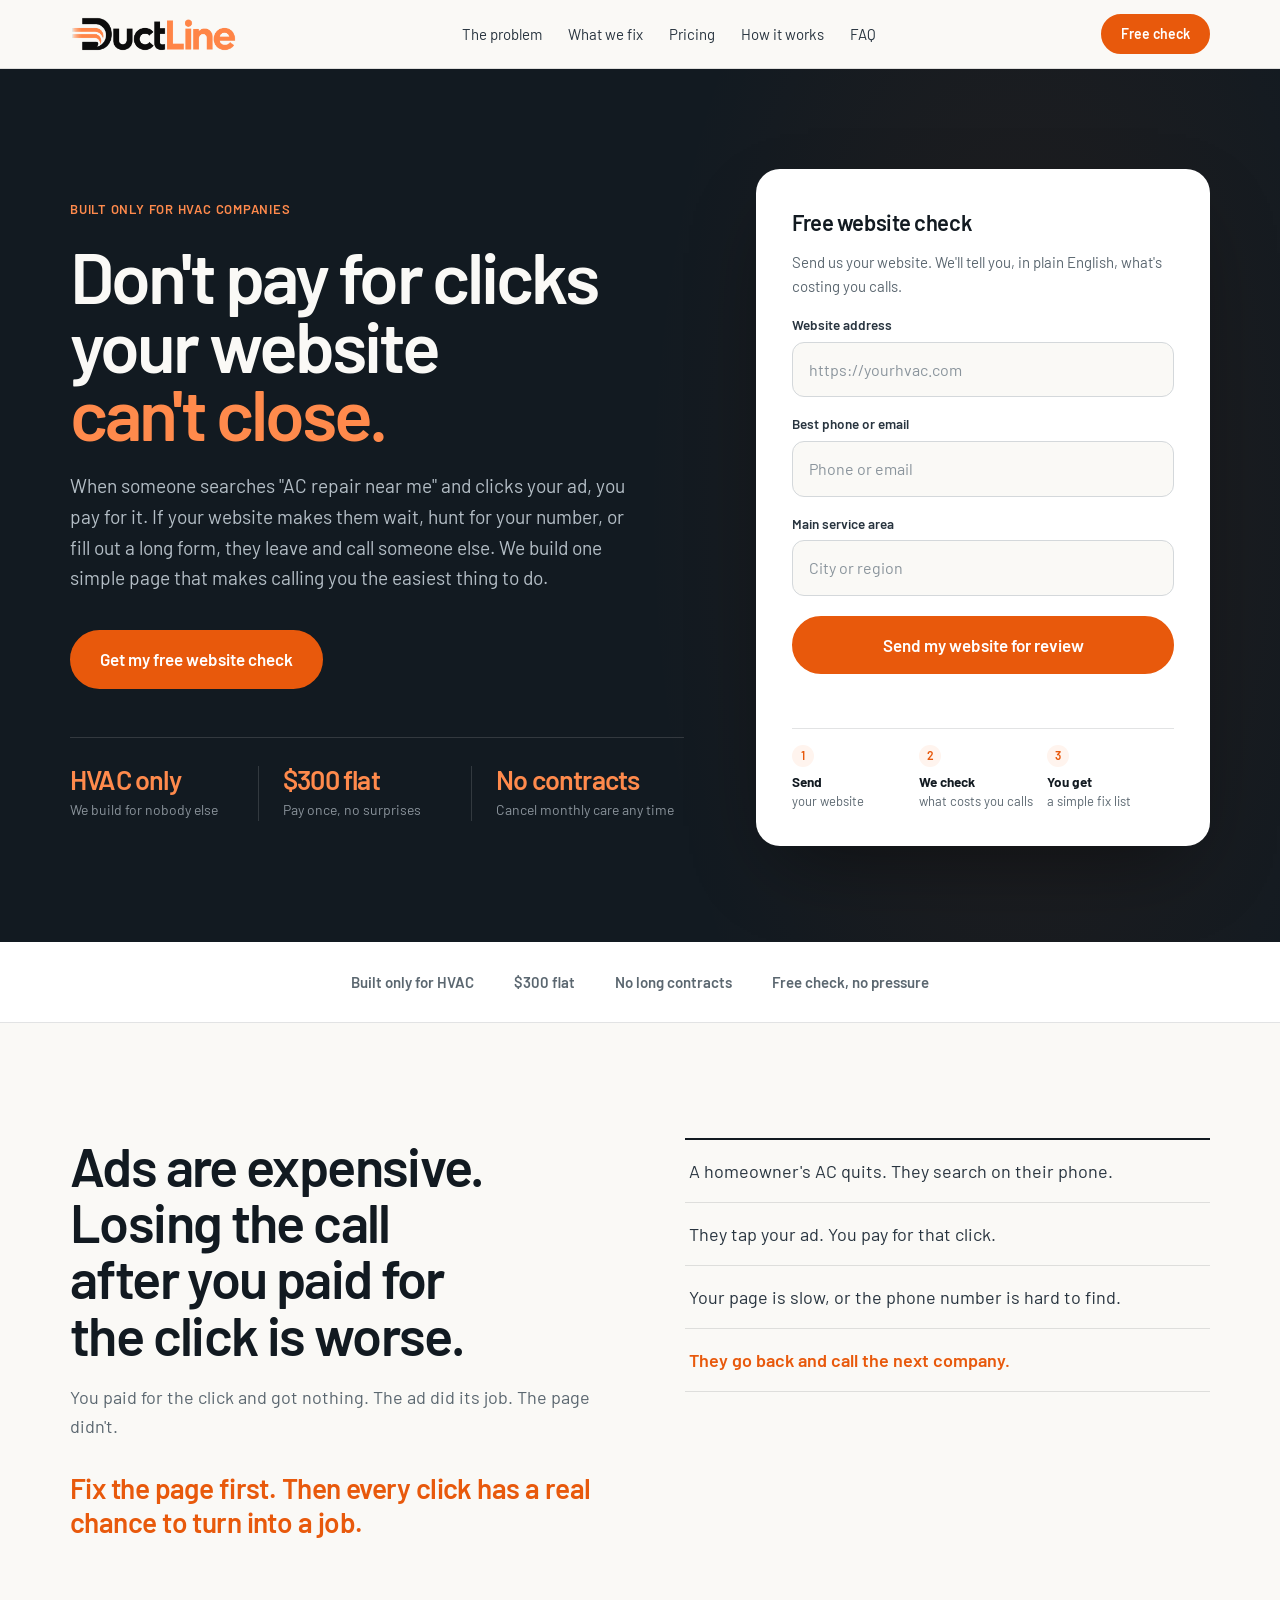
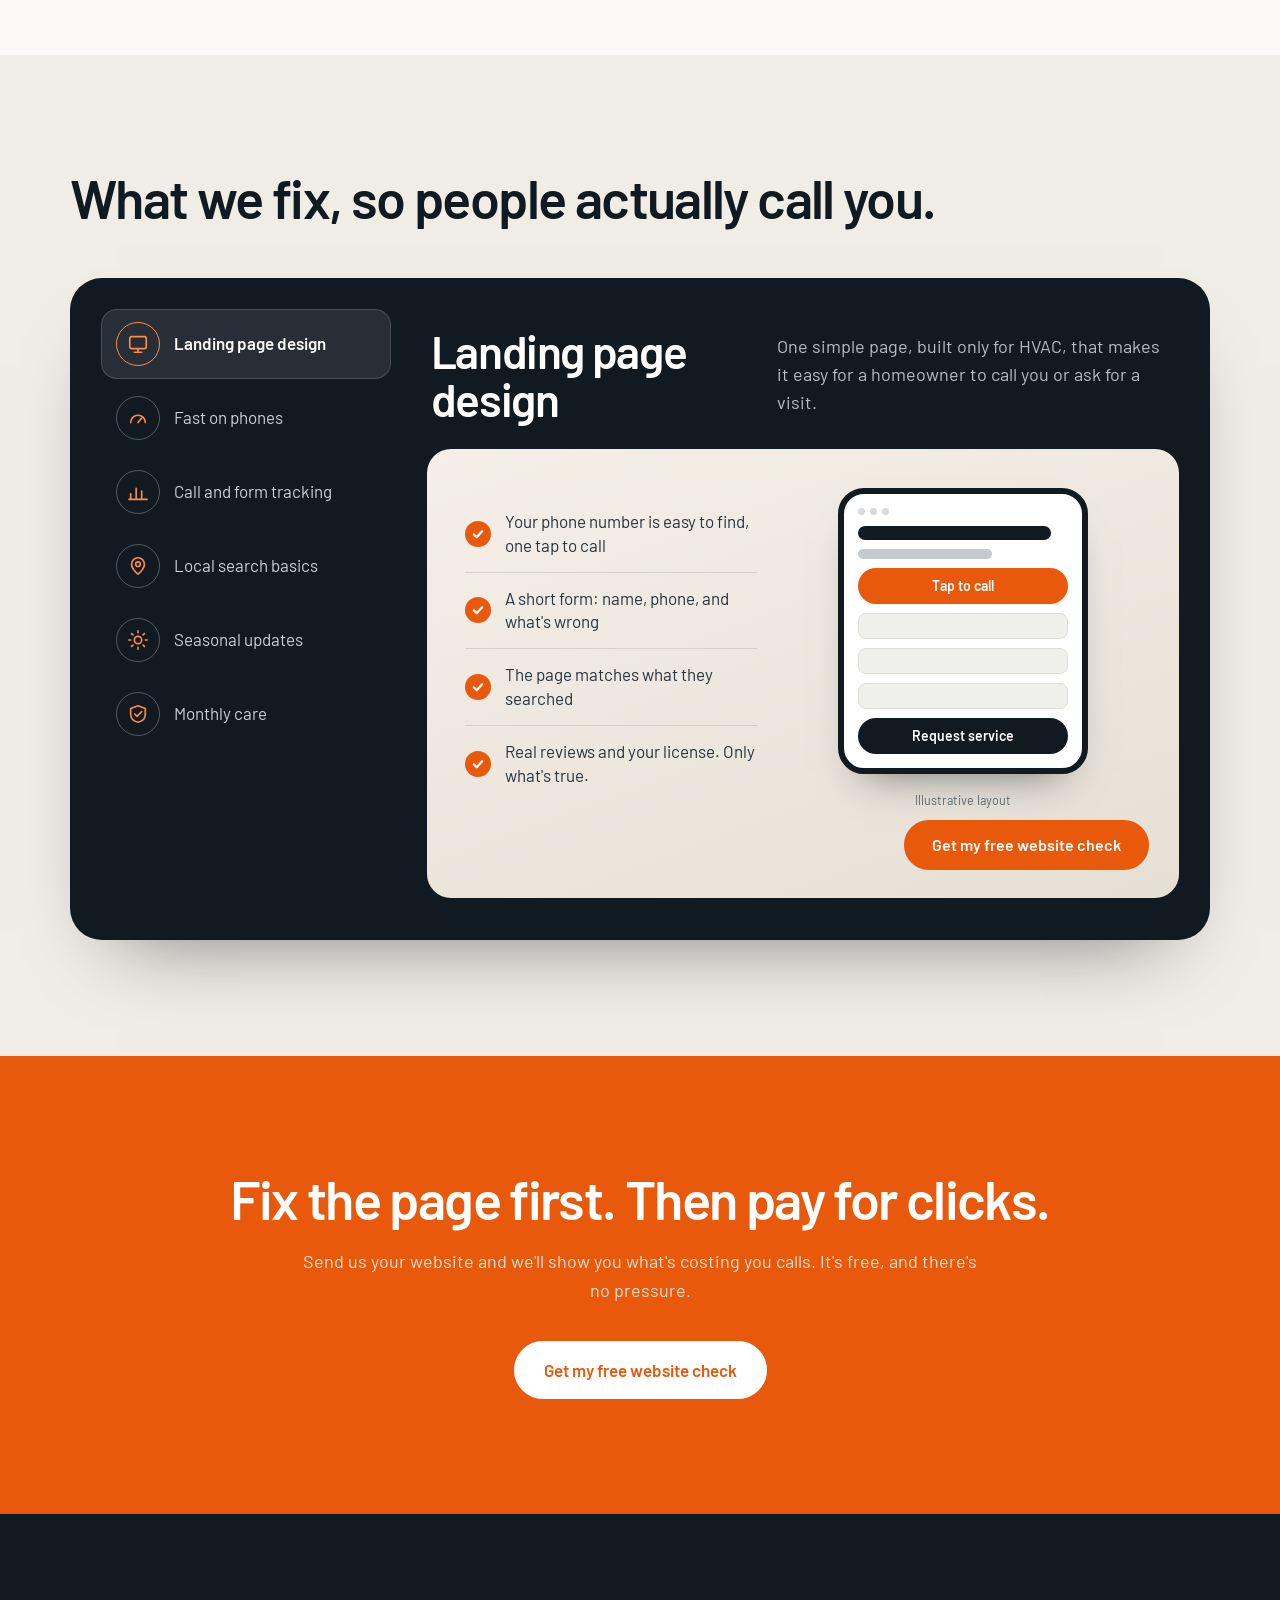
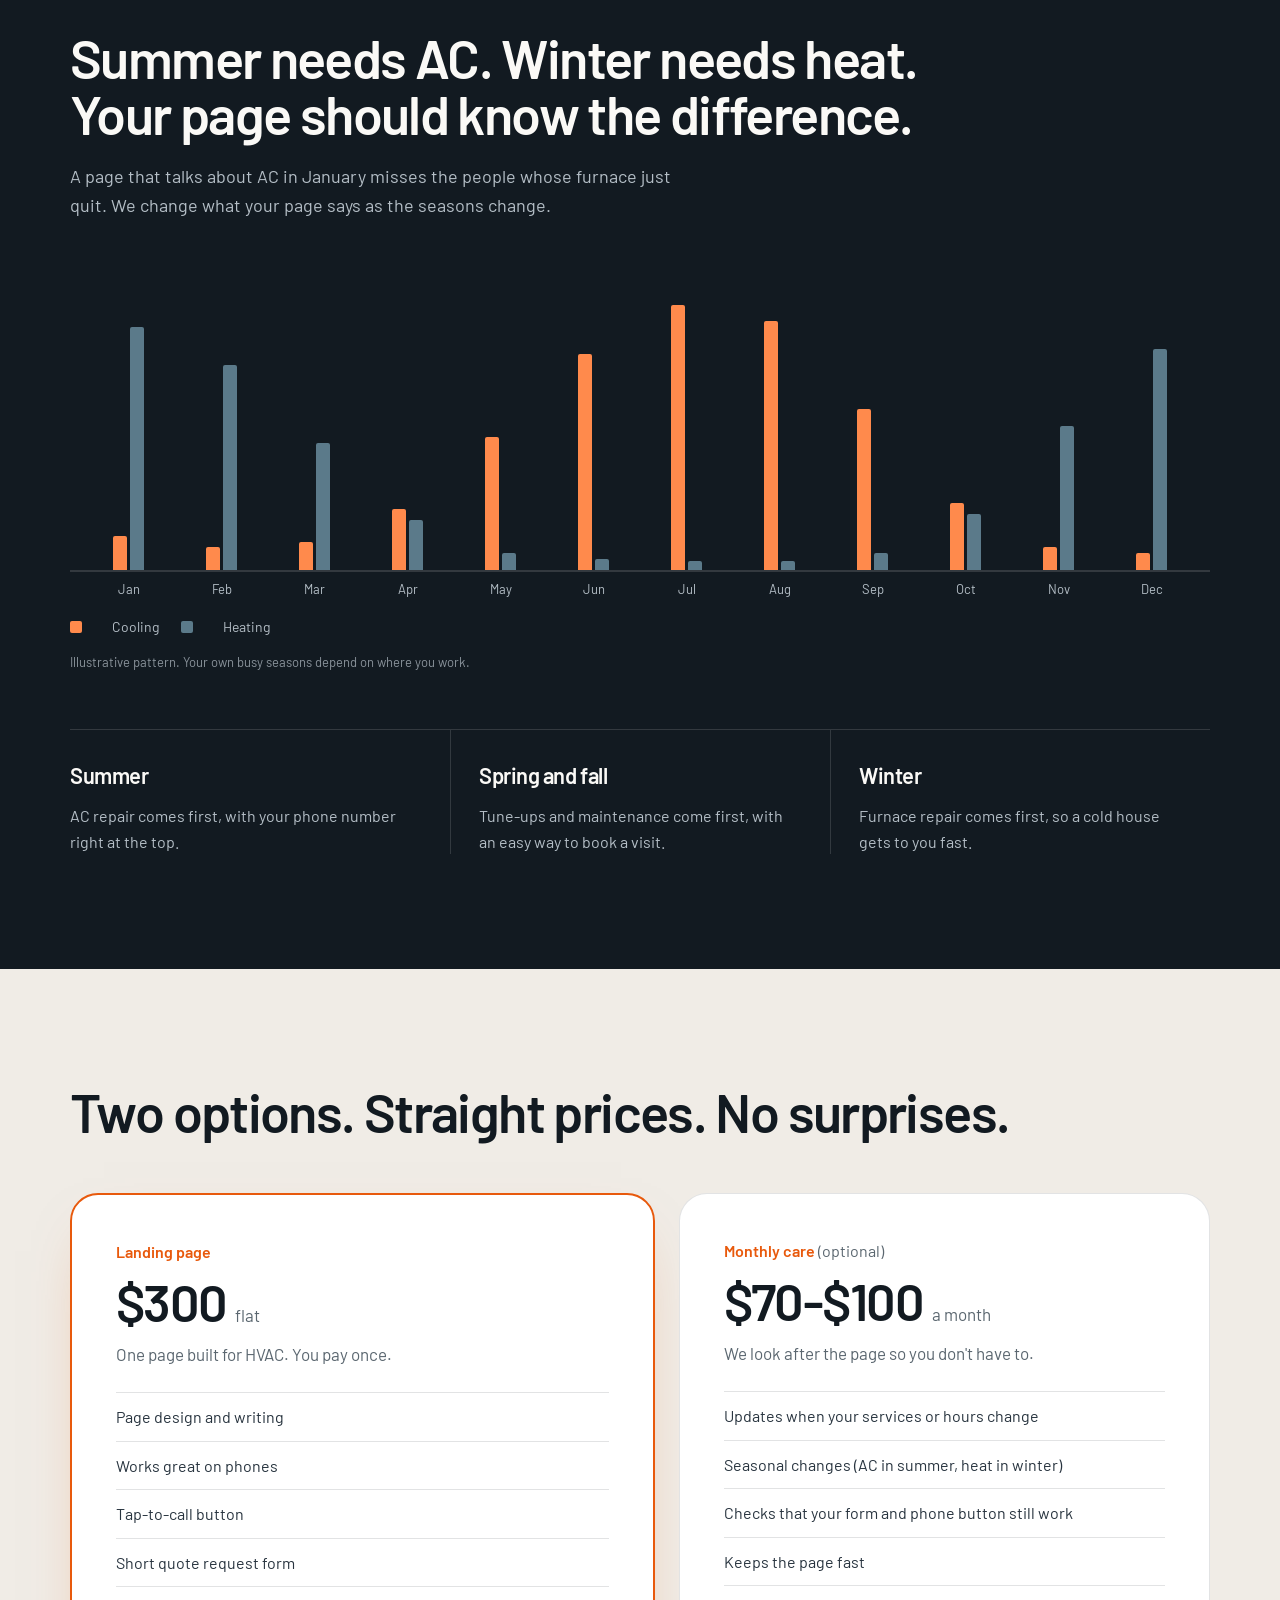
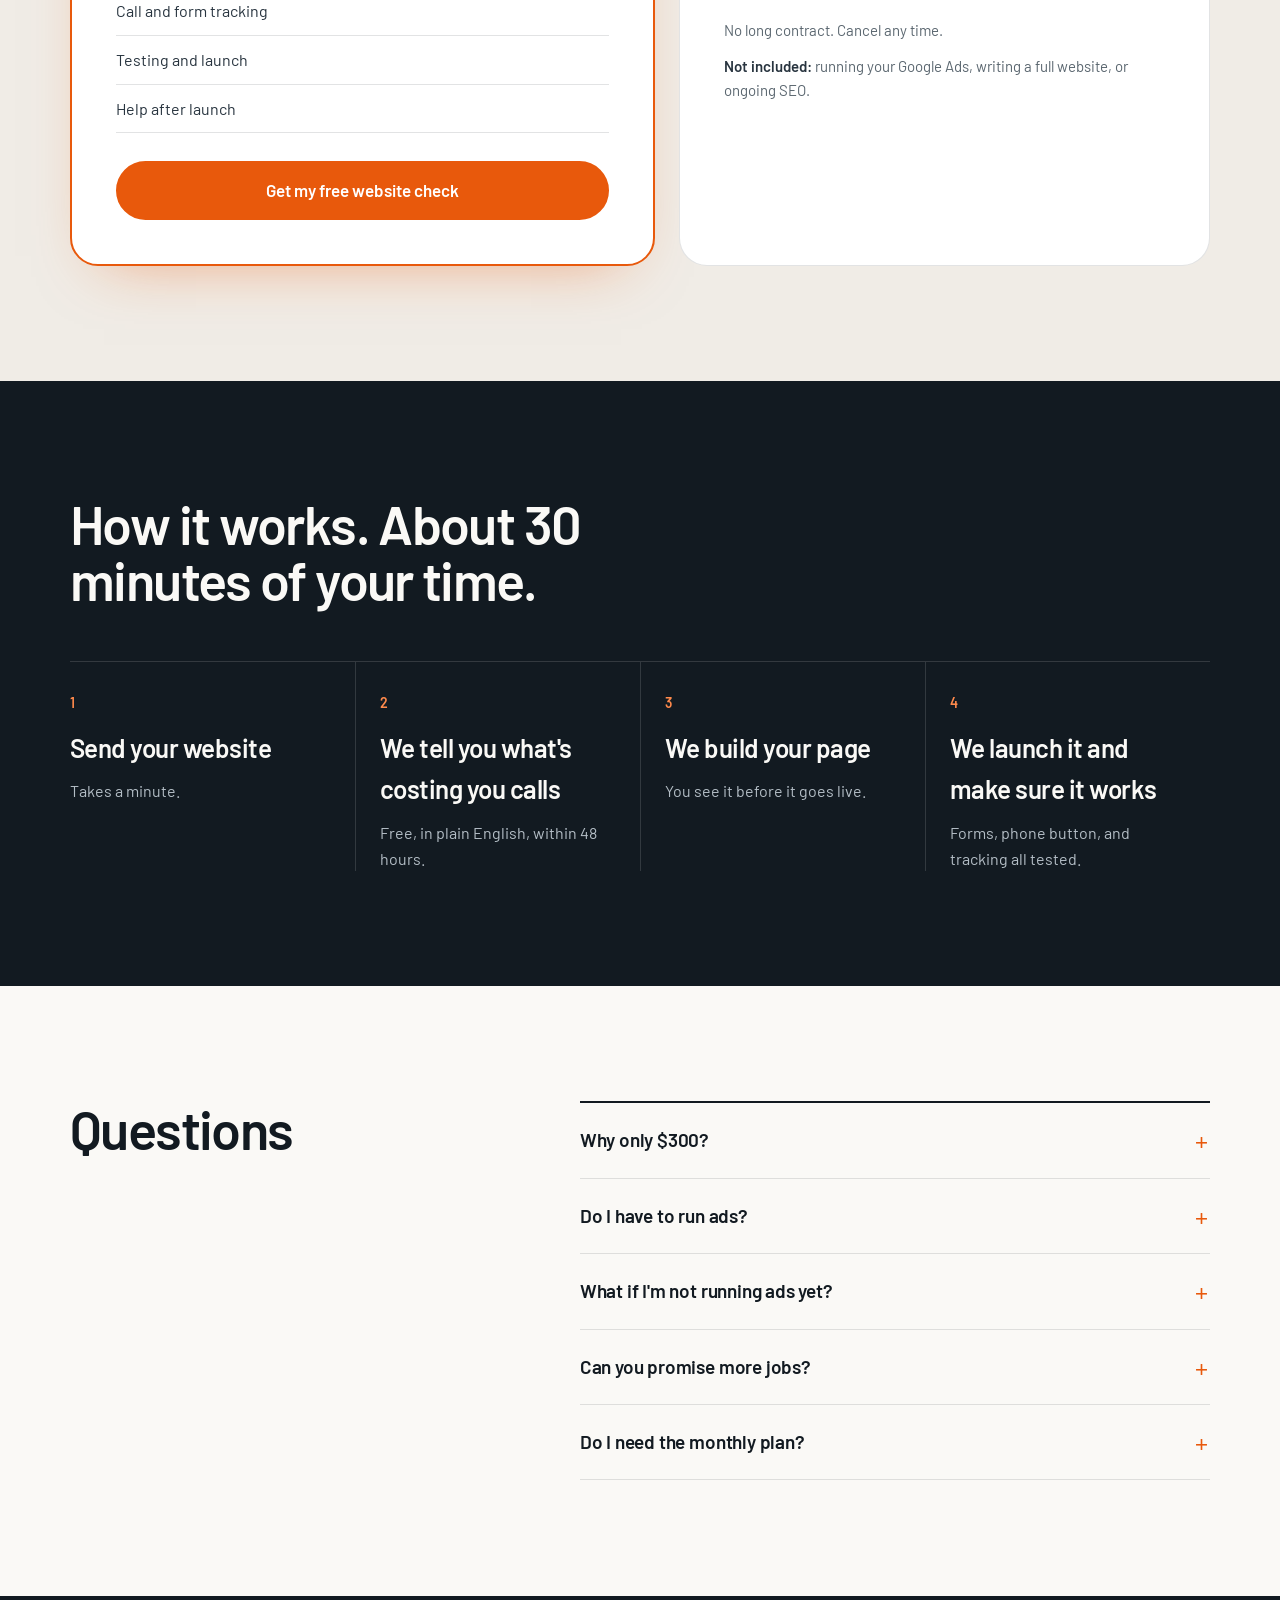
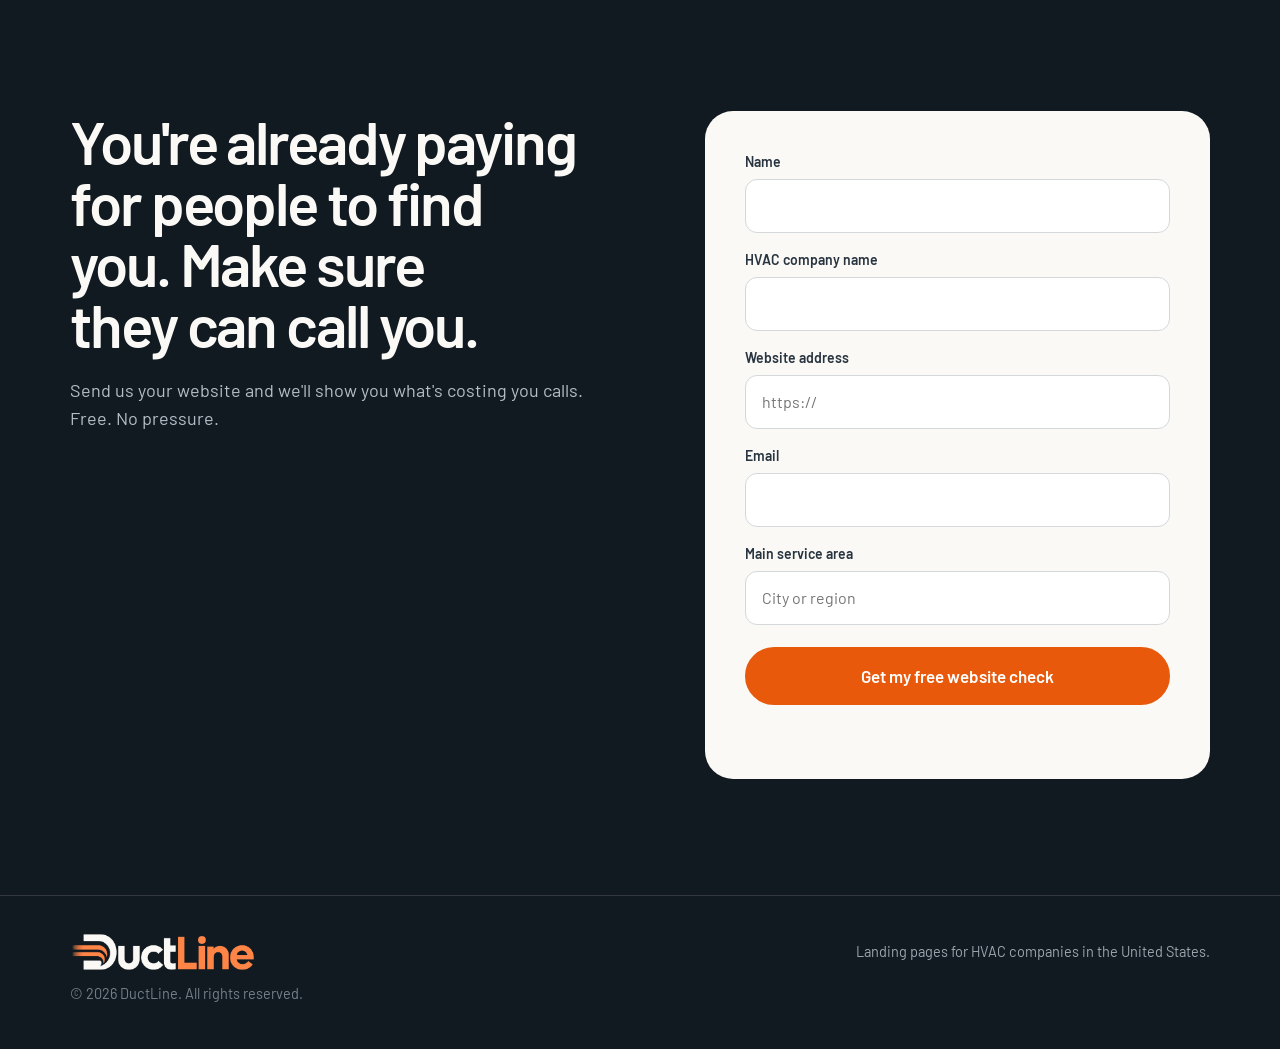
==== index.html @ c1ce832f "Add DuctLine landing page for HVAC companies Plain HTML, CSS and JavaScript site with logo assets an" ====
<!doctype html>
<html lang="en">
<head>
  <meta charset="utf-8">
  <meta name="viewport" content="width=device-width, initial-scale=1">
  <title>DuctLine | Landing pages for HVAC companies</title>
  <meta name="description" content="Don't pay for clicks your website can't close. A simple landing page built only for HVAC companies. $300 flat, no contracts.">
  <meta name="theme-color" content="#121A21">
  <link rel="preconnect" href="https://fonts.googleapis.com">
  <link rel="preconnect" href="https://fonts.gstatic.com" crossorigin>
  <link href="https://fonts.googleapis.com/css2?family=Barlow:wght@400;600&display=swap" rel="stylesheet">
  <link rel="icon" type="image/png" href="assets/favicon.png">
  <link rel="apple-touch-icon" href="assets/favicon.png">
  <link rel="stylesheet" href="styles.css">
</head>
<body>

<a class="skip" href="#main">Skip to content</a>

<header class="nav">
  <div class="wrap nav__in">
    <a class="logo" href="#top" aria-label="DuctLine, back to top"><img src="assets/logo.png" alt="DuctLine" width="1163" height="250"></a>
    <nav class="nav__links" aria-label="Primary">
      <a href="#problem">The problem</a>
      <a href="#fixes">What we fix</a>
      <a href="#pricing">Pricing</a>
      <a href="#process">How it works</a>
      <a href="#faq">FAQ</a>
    </nav>
    <div class="nav__cta">
      <a class="btn btn--sm" href="#audit">Free check</a>
    </div>
  </div>
</header>

<main id="main">

  <!-- ============ HERO ============ -->
  <section class="hero" id="top">
    <div class="wrap hero__grid">

      <div class="hero__copy">
        <p class="hero__scope">Built only for HVAC companies</p>
        <h1 class="hero__title">Don't pay for clicks your website <span class="hl">can't close.</span></h1>
        <p class="lede">When someone searches "AC repair near me" and clicks your ad, you pay for it. If your website makes them wait, hunt for your number, or fill out a long form, they leave and call someone else. We build one simple page that makes calling you the easiest thing to do.</p>

        <div class="actions">
          <a class="btn btn--lg" href="#audit-hero">Get my free website check</a>
        </div>

        <div class="hero-stats">
          <div>
            <strong>HVAC only</strong>
            <span>We build for nobody else</span>
          </div>
          <div>
            <strong>$300 flat</strong>
            <span>Pay once, no surprises</span>
          </div>
          <div>
            <strong>No contracts</strong>
            <span>Cancel monthly care any time</span>
          </div>
        </div>
      </div>

      <div class="hero__panel" id="audit-hero">
        <form class="panel" data-hero-form>
          <p class="panel__title">Free website check</p>
          <p class="panel__sub">Send us your website. We'll tell you, in plain English, what's costing you calls.</p>

          <label class="panel__field">
            <span>Website address</span>
            <input type="url" name="url" placeholder="https://yourhvac.com" required>
          </label>
          <label class="panel__field">
            <span>Best phone or email</span>
            <input type="text" name="contact" placeholder="Phone or email" required>
          </label>
          <label class="panel__field">
            <span>Main service area</span>
            <input type="text" name="area" placeholder="City or region">
          </label>

          <button class="btn btn--block btn--lg" type="submit">Send my website for review</button>
          <p class="panel__done" role="status" aria-live="polite"></p>

          <ol class="panel__steps" aria-label="What happens next">
            <li><b>Send</b> your website</li>
            <li><b>We check</b> what costs you calls</li>
            <li><b>You get</b> a simple fix list</li>
          </ol>
        </form>
      </div>

    </div>
  </section>

  <!-- Trust bar -->
  <div class="trust-bar">
    <div class="trust-bar__in">
      <span>Built only for HVAC</span>
      <span>$300 flat</span>
      <span>No long contracts</span>
      <span>Free check, no pressure</span>
    </div>
  </div>

  <!-- Sticky call bar, mobile only -->
  <div class="mbar">
    <a class="btn" href="#audit-hero">Free check</a>
  </div>

  <!-- ============ PROBLEM ============ -->
  <section class="block" id="problem">
    <div class="wrap split">
      <div>
        <h2 class="h2">Ads are expensive. Losing the call after you paid for the click is worse.</h2>
        <p class="body">You paid for the click and got nothing. The ad did its job. The page didn't.</p>
        <p class="pull">Fix the page first. Then every click has a real chance to turn into a job.</p>
      </div>
      <ol class="journey">
        <li><span>A homeowner's AC quits. They search on their phone.</span></li>
        <li><span>They tap your ad. You pay for that click.</span></li>
        <li><span>Your page is slow, or the phone number is hard to find.</span></li>
        <li><span>They go back and call the next company.</span></li>
      </ol>
    </div>
  </section>

  <!-- ============ WHAT YOU GET (tabs) ============ -->
  <section class="block block--tint" id="fixes">
    <div class="wrap">
      <h2 class="h2 h2--wide">What we fix, so people actually call you.</h2>

      <div class="tabs" data-tabs>
        <div class="tabs__list" role="tablist" aria-label="What you get">
          <button class="tab is-active" role="tab" id="tab-1" aria-selected="true" aria-controls="panel-1" type="button">
            <span class="tab__ico"><svg viewBox="0 0 24 24" fill="none" stroke="currentColor" stroke-width="1.8" stroke-linecap="round" stroke-linejoin="round"><rect x="3" y="4" width="18" height="13" rx="2"/><path d="M8 21h8M12 17v4"/></svg></span>
            <span>Landing page design</span>
          </button>
          <button class="tab" role="tab" id="tab-2" aria-selected="false" aria-controls="panel-2" tabindex="-1" type="button">
            <span class="tab__ico"><svg viewBox="0 0 24 24" fill="none" stroke="currentColor" stroke-width="1.8" stroke-linecap="round" stroke-linejoin="round"><path d="M4 17a8 8 0 1 1 16 0"/><path d="M12 17l4-5"/></svg></span>
            <span>Fast on phones</span>
          </button>
          <button class="tab" role="tab" id="tab-3" aria-selected="false" aria-controls="panel-3" tabindex="-1" type="button">
            <span class="tab__ico"><svg viewBox="0 0 24 24" fill="none" stroke="currentColor" stroke-width="1.8" stroke-linecap="round" stroke-linejoin="round"><path d="M4 20v-6M10 20V8M16 20v-9M22 20H2"/></svg></span>
            <span>Call and form tracking</span>
          </button>
          <button class="tab" role="tab" id="tab-4" aria-selected="false" aria-controls="panel-4" tabindex="-1" type="button">
            <span class="tab__ico"><svg viewBox="0 0 24 24" fill="none" stroke="currentColor" stroke-width="1.8" stroke-linecap="round" stroke-linejoin="round"><path d="M12 21s7-6.2 7-11a7 7 0 0 0-14 0c0 4.8 7 11 7 11z"/><circle cx="12" cy="10" r="2.5"/></svg></span>
            <span>Local search basics</span>
          </button>
          <button class="tab" role="tab" id="tab-5" aria-selected="false" aria-controls="panel-5" tabindex="-1" type="button">
            <span class="tab__ico"><svg viewBox="0 0 24 24" fill="none" stroke="currentColor" stroke-width="1.8" stroke-linecap="round" stroke-linejoin="round"><circle cx="12" cy="12" r="4"/><path d="M12 2v2M12 20v2M2 12h2M20 12h2M5 5l1.5 1.5M17.5 17.5L19 19M5 19l1.5-1.5M17.5 6.5L19 5"/></svg></span>
            <span>Seasonal updates</span>
          </button>
          <button class="tab" role="tab" id="tab-6" aria-selected="false" aria-controls="panel-6" tabindex="-1" type="button">
            <span class="tab__ico"><svg viewBox="0 0 24 24" fill="none" stroke="currentColor" stroke-width="1.8" stroke-linecap="round" stroke-linejoin="round"><path d="M12 3l8 3v6c0 4.5-3.2 8-8 9-4.8-1-8-4.5-8-9V6z"/><path d="M8.5 12l2.5 2.5 5-5"/></svg></span>
            <span>Monthly care</span>
          </button>
        </div>

        <div class="tabs__panels">

          <!-- 1 -->
          <div class="tabpanel" role="tabpanel" id="panel-1" aria-labelledby="tab-1">
            <div class="tabpanel__head">
              <h3>Landing page design</h3>
              <p>One simple page, built only for HVAC, that makes it easy for a homeowner to call you or ask for a visit.</p>
            </div>
            <div class="stage">
              <ul class="tick">
                <li>Your phone number is easy to find, one tap to call</li>
                <li>A short form: name, phone, and what's wrong</li>
                <li>The page matches what they searched</li>
                <li>Real reviews and your license. Only what's true.</li>
              </ul>
              <div class="viz viz--page" aria-hidden="true">
                <div class="mk-phone">
                  <div class="mk-bar"><i></i><i></i><i></i></div>
                  <div class="mk-h"></div><div class="mk-h mk-h--s"></div>
                  <div class="mk-btn">Tap to call</div>
                  <div class="mk-field"></div><div class="mk-field"></div><div class="mk-field"></div>
                  <div class="mk-btn mk-btn--alt">Request service</div>
                </div>
                <p class="viz__note">Illustrative layout</p>
              </div>
              <a class="btn pill stage__cta" href="#audit">Get my free website check</a>
            </div>
          </div>

          <!-- 2 -->
          <div class="tabpanel" role="tabpanel" id="panel-2" aria-labelledby="tab-2" hidden>
            <div class="tabpanel__head">
              <h3>Fast on phones</h3>
              <p>Someone with a broken AC won't wait for a slow page. We build it light so it's ready when they look.</p>
            </div>
            <div class="stage">
              <ul class="tick">
                <li>Loads quickly on a phone</li>
                <li>Big text and big buttons for a thumb</li>
                <li>Tested on real phones before launch</li>
                <li>Nothing extra that slows the page down</li>
              </ul>
              <div class="viz viz--speed" aria-hidden="true">
                <p class="bar-label">A slow page</p>
                <div class="bar bar--slow"><span>Visitor leaves</span></div>
                <p class="bar-label">Your new page</p>
                <div class="bar bar--fast"><span>Visitor stays</span></div>
                <p class="viz__note">Illustrative, not a measurement</p>
              </div>
              <a class="btn pill stage__cta" href="#audit">Get my free website check</a>
            </div>
          </div>

          <!-- 3 -->
          <div class="tabpanel" role="tabpanel" id="panel-3" aria-labelledby="tab-3" hidden>
            <div class="tabpanel__head">
              <h3>Call and form tracking</h3>
              <p>You see which ads and searches bring in jobs, so you stop guessing where the money goes.</p>
            </div>
            <div class="stage">
              <ul class="tick">
                <li>Every phone call from the page is counted</li>
                <li>Every form request is counted</li>
                <li>You can see where each one came from</li>
                <li>Set up and tested before launch</li>
              </ul>
              <div class="viz viz--track" aria-hidden="true">
                <p class="viz__title">Where your calls come from</p>
                <div class="row"><b></b><span>Google ad</span><em>Phone call</em></div>
                <div class="row"><b></b><span>Google search</span><em>Form request</em></div>
                <div class="row"><b></b><span>Referral link</span><em>Phone call</em></div>
                <p class="viz__note">Example layout</p>
              </div>
              <a class="btn pill stage__cta" href="#audit">Get my free website check</a>
            </div>
          </div>

          <!-- 4 -->
          <div class="tabpanel" role="tabpanel" id="panel-4" aria-labelledby="tab-4" hidden>
            <div class="tabpanel__head">
              <h3>Local search basics</h3>
              <p>So homeowners in your area can find you and see right away that you serve them.</p>
            </div>
            <div class="stage">
              <ul class="tick">
                <li>Page titles with your city and service</li>
                <li>Your service area spelled out clearly</li>
                <li>A clean page structure Google can read</li>
                <li>Included in the $300 page</li>
              </ul>
              <div class="viz viz--seo" aria-hidden="true">
                <div class="serp">
                  <p class="serp__url">yourhvac.com</p>
                  <p class="serp__title">AC Repair in Your City | Your HVAC Company</p>
                  <p class="serp__desc">Fast AC and heating repair for homeowners in your area. Request service online.</p>
                </div>
                <p class="viz__note">Example search result</p>
              </div>
              <a class="btn pill stage__cta" href="#audit">Get my free website check</a>
            </div>
          </div>

          <!-- 5 -->
          <div class="tabpanel" role="tabpanel" id="panel-5" aria-labelledby="tab-5" hidden>
            <div class="tabpanel__head">
              <h3>Seasonal updates</h3>
              <p>Summer needs AC. Winter needs heat. Your page changes with the season so it always talks about what people need.</p>
            </div>
            <div class="stage">
              <ul class="tick">
                <li>Summer: AC repair comes first</li>
                <li>Spring and fall: tune-ups and maintenance</li>
                <li>Winter: furnace repair comes first</li>
                <li>Included in monthly care</li>
              </ul>
              <div class="viz viz--season" data-season aria-hidden="false">
                <div class="chips" role="group" aria-label="Preview a season">
                  <button type="button" class="chip is-on" data-s="summer">Summer</button>
                  <button type="button" class="chip" data-s="shoulder">Spring / Fall</button>
                  <button type="button" class="chip" data-s="winter">Winter</button>
                </div>
                <div class="season-card">
                  <p class="season-card__h" data-season-h>AC not cooling? We'll get it fixed.</p>
                  <p class="season-card__p" data-season-p>Fast AC repair for homeowners in your area.</p>
                  <span class="mk-btn">Request service</span>
                </div>
                <p class="viz__note">Example headlines</p>
              </div>
              <a class="btn pill stage__cta" href="#audit">Get my free website check</a>
            </div>
          </div>

          <!-- 6 -->
          <div class="tabpanel" role="tabpanel" id="panel-6" aria-labelledby="tab-6" hidden>
            <div class="tabpanel__head">
              <h3>Monthly care</h3>
              <p>Optional. We look after the page so you don't have to, and you can cancel any time.</p>
            </div>
            <div class="stage">
              <ul class="tick">
                <li>Updates when your services or hours change</li>
                <li>Seasonal changes, done for you</li>
                <li>Checks that your form and phone button still work</li>
                <li>Keeps the page fast</li>
              </ul>
              <div class="viz viz--care" aria-hidden="true">
                <p class="viz__title">Monthly check</p>
                <div class="ok"><b></b>Form works</div>
                <div class="ok"><b></b>Phone button works</div>
                <div class="ok"><b></b>Page is fast</div>
                <div class="ok"><b></b>Season updated</div>
                <p class="viz__note">Example checklist</p>
              </div>
              <a class="btn pill stage__cta" href="#pricing">See pricing</a>
            </div>
          </div>

        </div>
      </div>
    </div>
  </section>

  <!-- ============ MID CTA ============ -->
  <section class="block block--orange">
    <div class="wrap cta-banner">
      <h2 class="h2">Fix the page first. Then pay for clicks.</h2>
      <p class="body">Send us your website and we'll show you what's costing you calls. It's free, and there's no pressure.</p>
      <div class="actions">
        <a class="btn btn--white btn--lg" href="#audit">Get my free website check</a>
      </div>
    </div>
  </section>

  <!-- ============ SEASONS ============ -->
  <section class="block block--dark" id="seasons">
    <div class="wrap">
      <h2 class="h2 h2--light">Summer needs AC. Winter needs heat. Your page should know the difference.</h2>
      <p class="body body--light body--narrow">A page that talks about AC in January misses the people whose furnace just quit. We change what your page says as the seasons change.</p>

      <div class="season" role="img" aria-label="Illustrative chart of cooling and heating demand across twelve months">
        <div class="season__months">
          <div class="m" style="--cool:12%;--heat:88%"><b></b><i></i><span>Jan</span></div>
          <div class="m" style="--cool:8%;--heat:74%"><b></b><i></i><span>Feb</span></div>
          <div class="m" style="--cool:10%;--heat:46%"><b></b><i></i><span>Mar</span></div>
          <div class="m" style="--cool:22%;--heat:18%"><b></b><i></i><span>Apr</span></div>
          <div class="m" style="--cool:48%;--heat:6%"><b></b><i></i><span>May</span></div>
          <div class="m" style="--cool:78%;--heat:4%"><b></b><i></i><span>Jun</span></div>
          <div class="m" style="--cool:96%;--heat:3%"><b></b><i></i><span>Jul</span></div>
          <div class="m" style="--cool:90%;--heat:3%"><b></b><i></i><span>Aug</span></div>
          <div class="m" style="--cool:58%;--heat:6%"><b></b><i></i><span>Sep</span></div>
          <div class="m" style="--cool:24%;--heat:20%"><b></b><i></i><span>Oct</span></div>
          <div class="m" style="--cool:8%;--heat:52%"><b></b><i></i><span>Nov</span></div>
          <div class="m" style="--cool:6%;--heat:80%"><b></b><i></i><span>Dec</span></div>
        </div>
        <p class="season__key"><span class="k k--cool"></span>Cooling <span class="k k--heat"></span>Heating</p>
      </div>
      <p class="mock-note mock-note--dark">Illustrative pattern. Your own busy seasons depend on where you work.</p>

      <div class="season-plan">
        <div>
          <h3>Summer</h3>
          <p>AC repair comes first, with your phone number right at the top.</p>
        </div>
        <div>
          <h3>Spring and fall</h3>
          <p>Tune-ups and maintenance come first, with an easy way to book a visit.</p>
        </div>
        <div>
          <h3>Winter</h3>
          <p>Furnace repair comes first, so a cold house gets to you fast.</p>
        </div>
      </div>
    </div>
  </section>

  <!-- ============ PRICING ============ -->
  <section class="block block--tint" id="pricing">
    <div class="wrap">
      <h2 class="h2">Two options. Straight prices. No surprises.</h2>

      <div class="plans">
        <article class="plan plan--main">
          <p class="plan__name">Landing page</p>
          <p class="plan__price">$300 <span>flat</span></p>
          <p class="plan__lead">One page built for HVAC. You pay once.</p>
          <ul class="plan__list">
            <li>Page design and writing</li>
            <li>Works great on phones</li>
            <li>Tap-to-call button</li>
            <li>Short quote request form</li>
            <li>Call and form tracking</li>
            <li>Testing and launch</li>
            <li>Help after launch</li>
          </ul>
          <a class="btn btn--lg btn--block" href="#audit">Get my free website check</a>
        </article>

        <article class="plan">
          <p class="plan__name">Monthly care <em>(optional)</em></p>
          <p class="plan__price">$70-$100 <span>a month</span></p>
          <p class="plan__lead">We look after the page so you don't have to.</p>
          <ul class="plan__list">
            <li>Updates when your services or hours change</li>
            <li>Seasonal changes (AC in summer, heat in winter)</li>
            <li>Checks that your form and phone button still work</li>
            <li>Keeps the page fast</li>
          </ul>
          <p class="plan__note">No long contract. Cancel any time.</p>
          <p class="plan__note"><b>Not included:</b> running your Google Ads, writing a full website, or ongoing SEO.</p>
        </article>
      </div>
    </div>
  </section>

  <!-- ============ PROCESS ============ -->
  <section class="block block--dark" id="process">
    <div class="wrap">
      <h2 class="h2 h2--light">How it works. About 30 minutes of your time.</h2>
      <ol class="steps">
        <li><span>1</span><h3>Send your website</h3><p>Takes a minute.</p></li>
        <li><span>2</span><h3>We tell you what's costing you calls</h3><p>Free, in plain English, within 48 hours.</p></li>
        <li><span>3</span><h3>We build your page</h3><p>You see it before it goes live.</p></li>
        <li><span>4</span><h3>We launch it and make sure it works</h3><p>Forms, phone button, and tracking all tested.</p></li>
      </ol>
    </div>
  </section>

  <!-- ============ FAQ ============ -->
  <section class="block" id="faq">
    <div class="wrap split split--faq">
      <h2 class="h2">Questions</h2>
      <div class="faq">
        <details><summary>Why only $300?</summary><p>We only build HVAC pages, so we don't spend weeks on meetings and presentations. We build the page that matters and keep the price fair.</p></details>
        <details><summary>Do I have to run ads?</summary><p>No. A good page also helps people who find you on Google, from a referral, or from a truck sticker. If you run ads later, the page is ready.</p></details>
        <details><summary>What if I'm not running ads yet?</summary><p>Start with the page. We won't tell you to spend money on ads until your page can turn visitors into calls.</p></details>
        <details><summary>Can you promise more jobs?</summary><p>No one honestly can. What we promise is a page that makes it as easy as possible to call you, and tracking so you see the results yourself.</p></details>
        <details><summary>Do I need the monthly plan?</summary><p>No. It's optional. Some contractors like having us handle updates so they can focus on jobs.</p></details>
      </div>
    </div>
  </section>

  <!-- ============ CLOSE ============ -->
  <section class="block block--dark close" id="audit">
    <div class="wrap close__grid">
      <div>
        <h2 class="close__title">You're already paying for people to find you. Make sure they can call you.</h2>
        <p class="body body--light">Send us your website and we'll show you what's costing you calls. Free. No pressure.</p>
      </div>

      <form class="audit" data-audit-form>
        <label>Name <input name="name" type="text" autocomplete="name" required></label>
        <label>HVAC company name <input name="company" type="text" autocomplete="organization" required></label>
        <label>Website address <input name="url" type="url" placeholder="https://" required></label>
        <label>Email <input name="email" type="email" autocomplete="email" required></label>
        <label>Main service area <input name="area" type="text" placeholder="City or region" required></label>
        <button class="btn btn--lg btn--block" type="submit">Get my free website check</button>
        <p class="audit__done" role="status" aria-live="polite"></p>
      </form>
    </div>
  </section>

</main>

<footer class="foot">
  <div class="wrap foot__in">
    <a class="logo logo--foot" href="#top" aria-label="DuctLine, back to top"><img src="assets/logo-light.png" alt="DuctLine" width="1163" height="250"></a>
    <p>Landing pages for HVAC companies in the United States.</p>
    <p class="foot__small">&copy; <span data-year>2026</span> DuctLine. All rights reserved.</p>
  </div>
</footer>

<script src="script.js"></script>
</body>
</html>
---- styles.css ----
/* Ductline. Slate, warm ivory, burnt orange. One family: Barlow. */

:root {
  --ivory: #FAF9F6;
  --white: #FFFFFF;
  --slate: #121A21;
  --slate-2: #28343F;
  --steel: #5B6770;
  --steel-soft: #8A939B;
  --orange: #E8590C;
  --orange-deep: #C74B0A;
  --orange-glow: #FF8A4C;
  --orange-bg: #FFF4EE;
  --warm: #F0ECE6;
  --line: rgba(18, 26, 33, .12);
  --line-dark: rgba(250, 249, 246, .14);
  --font: "Barlow", "Helvetica Neue", Arial, sans-serif;
  --wrap: 1140px;
}

*, *::before, *::after { box-sizing: border-box; }
html { scroll-behavior: smooth; -webkit-text-size-adjust: 100%; }
body {
  margin: 0; font-family: var(--font); font-size: 17px; line-height: 1.6;
  color: var(--slate); background: var(--ivory);
  -webkit-font-smoothing: antialiased; text-rendering: optimizeLegibility;
}
img, svg { display: block; max-width: 100%; }
a { color: inherit; }
h1, h2, h3, p, ul, ol, dl, dd, figure { margin: 0; }
ul, ol { padding: 0; list-style: none; }
input, select, button { font: inherit; }

.wrap { width: min(100% - 40px, var(--wrap)); margin-inline: auto; }
.skip { position: absolute; left: -999px; top: 8px; background: var(--slate); color: var(--ivory); padding: 8px 12px; z-index: 99; }
.skip:focus { left: 12px; }

/* ---------- Type scale ---------- */
.h2 {
  font-size: clamp(34px, 4.4vw, 54px); line-height: 1.04; font-weight: 600;
  letter-spacing: -0.03em; text-wrap: balance; max-width: 18em;
}
.h2--wide { max-width: 26em; }
.h2--light { color: var(--ivory); }
.body { margin-top: 20px; font-size: 18px; color: var(--steel); max-width: 36em; }
.body--narrow { max-width: 34em; }
.body--light { color: #B4BEC6; }
.lede { margin-top: 24px; font-size: clamp(18px, 1.5vw, 20px); color: var(--slate-2); max-width: 32em; }

/* ---------- Buttons ---------- */
.btn {
  display: inline-flex; align-items: center; justify-content: center; gap: 8px;
  padding: 14px 26px; border: 2px solid var(--orange); border-radius: 999px;
  background: var(--orange); color: var(--white);
  font-weight: 600; font-size: 16px; line-height: 1.1; text-decoration: none; cursor: pointer;
  transition: background-color .2s, color .2s, border-color .2s, transform .15s;
}
.btn:hover { background: var(--orange-deep); border-color: var(--orange-deep); transform: translateY(-1px); }
.btn:active { transform: translateY(0); }
.btn:focus-visible { outline: 3px solid var(--orange-glow); outline-offset: 3px; }
.btn--line { background: transparent; color: var(--slate); border-color: var(--slate); }
.btn--line:hover { background: var(--slate); color: var(--ivory); border-color: var(--slate); transform: translateY(-1px); }
.btn--lg { padding: 18px 28px; font-size: 17px; }
.btn--sm { padding: 10px 18px; font-size: 14px; }
.btn--block { width: 100%; }
.btn--white { background: var(--white); color: var(--orange); border-color: var(--white); }
.btn--white:hover { background: var(--ivory); border-color: var(--ivory); color: var(--orange-deep); }

/* ---------- Nav ---------- */
.nav { position: sticky; top: 0; z-index: 50; background: var(--ivory); border-bottom: 1px solid var(--line); }
.nav__in { display: flex; align-items: center; justify-content: space-between; gap: 24px; height: 68px; }
.logo { display: inline-flex; align-items: center; text-decoration: none; line-height: 0; }
.logo img { display: block; height: 36px; width: auto; }
.logo--foot img { height: 40px; }
.nav__links { display: flex; gap: 26px; }
.nav__links a { font-size: 15px; font-weight: 400; text-decoration: none; color: var(--slate-2); }
.nav__links a:hover { color: var(--orange); }

/* ---------- Hero ---------- */
.hero {
  padding: clamp(56px, 8vw, 100px) 0 clamp(64px, 8vw, 96px);
  background: var(--slate); color: var(--ivory); position: relative;
  overflow: hidden;
}
.hero::before {
  content: ''; position: absolute; top: -40%; right: -10%; width: 60%; height: 180%;
  background: radial-gradient(ellipse at center, rgba(232, 89, 12, .08) 0%, transparent 70%);
  pointer-events: none;
}
.hero__grid {
  display: grid; grid-template-columns: minmax(0, 1.15fr) minmax(0, .85fr);
  gap: clamp(40px, 6vw, 72px); align-items: center; position: relative;
}
.hero__scope {
  display: inline-block; font-size: 13px; font-weight: 600; letter-spacing: .06em;
  text-transform: uppercase; color: var(--orange-glow);
}
.hero__title {
  margin-top: 20px; font-size: clamp(42px, 5.6vw, 72px); line-height: .96;
  font-weight: 600; letter-spacing: -0.04em; text-wrap: balance; color: var(--ivory);
}
.hl { color: var(--orange-glow); }
.hero .lede { margin-top: 24px; max-width: 30em; color: #B4BEC6; }
.actions { display: flex; flex-wrap: wrap; gap: 12px; margin-top: 36px; }

/* Stats bar under hero copy */
.hero-stats {
  margin-top: 48px; display: flex; gap: 0;
  border-top: 1px solid var(--line-dark); padding-top: 28px;
}
.hero-stats div { flex: 1; }
.hero-stats div + div { padding-left: 24px; border-left: 1px solid var(--line-dark); }
.hero-stats strong {
  display: block; font-size: 27px; font-weight: 600; letter-spacing: -0.03em; white-space: nowrap;
  color: var(--orange-glow); line-height: 1;
}
.hero-stats span { display: block; margin-top: 6px; font-size: 14px; color: #8A939B; font-weight: 400; }

/* Hero audit panel: the main conversion point */
.hero__panel { position: relative; }
.panel {
  background: var(--white); border-radius: 24px; padding: clamp(26px, 3vw, 36px);
  box-shadow: 0 32px 80px -24px rgba(0,0,0,.45); display: grid; gap: 16px;
  color: var(--slate);
}
.panel__title { font-size: 22px; font-weight: 600; letter-spacing: -0.02em; color: var(--slate); }
.panel__sub { margin-top: -6px; font-size: 15px; color: var(--steel); }
.panel__field { display: grid; gap: 6px; }
.panel__field span { font-size: 13.5px; font-weight: 600; color: var(--slate-2); }
.panel__field input {
  width: 100%; padding: 14px 16px; border: 1.5px solid #D4D8DB; border-radius: 12px;
  background: var(--ivory); font-size: 16px; font-weight: 400; color: var(--slate);
}
.panel__field input::placeholder { color: #8A949C; }
.panel__field input:focus { outline: 2px solid var(--orange); outline-offset: 1px; border-color: transparent; background: var(--white); }
.panel .btn { margin-top: 4px; }
.panel__done { font-size: 14.5px; font-weight: 600; color: var(--orange-deep); min-height: 1.2em; }
.panel__steps {
  display: grid; grid-template-columns: repeat(3, 1fr); gap: 0; margin-top: 4px;
  border-top: 1px solid var(--line); padding-top: 16px; counter-reset: s;
}
.panel__steps li { font-size: 13px; line-height: 1.4; color: var(--steel); padding-right: 12px; }
.panel__steps li::before {
  counter-increment: s; content: counter(s); display: inline-grid; place-items: center;
  width: 22px; height: 22px; border-radius: 50%; background: var(--orange-bg); color: var(--orange);
  font-weight: 600; font-size: 12px; margin-bottom: 6px;
}
.panel__steps b { display: block; color: var(--slate); font-size: 13.5px; }

/* Mobile sticky call bar: hidden on desktop */
.mbar { display: none; }

.mock-note { font-size: 13px; color: var(--steel); }

/* ---------- Blocks ---------- */
.block { padding: clamp(72px, 9vw, 120px) 0; }
.block--tint { background: var(--warm); }
.block--dark { background: var(--slate); color: var(--ivory); }
.block--orange { background: var(--orange); color: var(--white); }

/* ---------- Social proof bar ---------- */
.trust-bar {
  padding: 28px 0; background: var(--white); border-bottom: 1px solid var(--line);
}
.trust-bar__in {
  display: flex; align-items: center; justify-content: center; gap: 40px;
  flex-wrap: wrap; font-size: 15px; color: var(--steel); font-weight: 600;
}
.trust-bar__in span { white-space: nowrap; }

/* ---------- Problem ---------- */
.split { display: grid; grid-template-columns: minmax(0, 1fr) minmax(0, 1fr); gap: clamp(40px, 7vw, 100px); align-items: start; }
.pull {
  margin-top: 32px; font-size: clamp(22px, 2.2vw, 28px); font-weight: 600; line-height: 1.2; letter-spacing: -0.02em;
  color: var(--orange); max-width: 22em;
}
.journey { display: grid; gap: 0; border-top: 2px solid var(--slate); }
.journey li { padding: 18px 0 18px 4px; border-bottom: 1px solid var(--line); font-size: 18px; line-height: 1.45; color: var(--slate-2); }
.journey li:last-child { color: var(--orange); font-weight: 600; }

/* ---------- Fixes ---------- */
.fixes { margin-top: 52px; display: grid; grid-template-columns: 1fr 1fr; column-gap: 72px; }
.fixes > div { padding: 26px 0; border-top: 1px solid var(--line); }
.fixes dt { font-size: 22px; font-weight: 600; letter-spacing: -0.02em; line-height: 1.2; }
.fixes dd { margin-top: 8px; color: var(--steel); font-size: 16.5px; max-width: 30em; }

/* ---------- Services ---------- */
.svc-cols { margin-top: 52px; display: grid; grid-template-columns: repeat(3, 1fr); gap: 0; }
.svc-cols article { padding: 0 32px 0 0; }
.svc-cols article + article { border-left: 1px solid var(--line); padding-left: 32px; }
.svc-cols h3 { font-size: 24px; font-weight: 600; letter-spacing: -0.02em; line-height: 1.15; }
.svc-intent { margin-top: 10px; font-size: 16px; color: var(--steel); min-height: 3em; }
.svc-cols ul { margin-top: 18px; border-top: 1px solid var(--line); }
.svc-cols li { padding: 11px 0; border-bottom: 1px solid var(--line); font-size: 15.5px; color: var(--slate-2); }

/* ---------- Seasons (signature) ---------- */
.season { margin-top: 52px; }
.season__months {
  display: grid; grid-template-columns: repeat(12, 1fr); gap: 8px; align-items: end;
  height: 300px; padding: 22px 16px 0; border-bottom: 2px solid var(--line-dark);
}
.m { height: 100%; position: relative; display: flex; justify-content: center; align-items: flex-end; gap: 3px; padding-bottom: 0; }
.m b, .m i {
  display: block; width: 42%; max-width: 14px; border-radius: 2px 2px 0 0;
  transition: height .9s cubic-bezier(.2,.7,.2,1);
}
.m b { height: var(--cool); background: var(--orange-glow); }
.m i { height: var(--heat); background: #5B7A8A; }
.m span { position: absolute; bottom: -30px; left: 50%; transform: translateX(-50%); font-size: 13px; color: #B4BEC6; font-weight: 400; white-space: nowrap; }
.season__key { margin-top: 44px; display: flex; gap: 22px; align-items: center; font-size: 14px; color: #B4BEC6; }
.k { display: inline-block; width: 12px; height: 12px; margin-right: 8px; border-radius: 2px; vertical-align: -1px; }
.k--cool { background: var(--orange-glow); }
.k--heat { background: #5B7A8A; }
.mock-note--dark { margin-top: 14px; color: var(--steel-soft); }

.season-plan { margin-top: 56px; display: grid; grid-template-columns: repeat(3, 1fr); gap: 0; border-top: 1px solid var(--line-dark); }
.season-plan > div { padding: 28px 28px 0 0; }
.season-plan > div + div { border-left: 1px solid var(--line-dark); padding-left: 28px; }
.season-plan h3 { font-size: 22px; font-weight: 600; letter-spacing: -0.02em; color: var(--ivory); }
.season-plan p { margin-top: 10px; color: #B4BEC6; font-size: 16px; }

/* ---------- CTA Banner ---------- */
.cta-banner { text-align: center; }
.cta-banner .h2 { max-width: none; margin-inline: auto; color: var(--white); }
.cta-banner .body { max-width: 38em; margin-inline: auto; color: rgba(255,255,255,.8); }
.cta-banner .actions { justify-content: center; margin-top: 36px; }

/* ---------- Pricing ---------- */
.price { margin-top: 52px; display: grid; grid-template-columns: 1.5fr 1fr; gap: 0; border: 1px solid var(--line); border-radius: 8px; background: var(--white); overflow: hidden; }
.price__main { padding: clamp(28px, 4vw, 48px); }
.price__name { font-size: 16px; font-weight: 600; color: var(--orange); }
.price__figure { margin-top: 10px; font-size: 40px; font-weight: 600; letter-spacing: -0.03em; }
.ph { display: inline-block; padding: 2px 10px; border: 1.5px dashed var(--steel); border-radius: 3px; color: var(--steel); font-weight: 600; font-size: 20px; letter-spacing: -0.01em; }
.price__main .body { margin-top: 12px; }
.incl { margin: 28px 0 32px; display: grid; grid-template-columns: 1fr 1fr; gap: 0 28px; border-top: 1px solid var(--line); }
.incl li { padding: 11px 0; border-bottom: 1px solid var(--line); font-size: 15.5px; color: var(--slate-2); }
.price__side { padding: clamp(28px, 4vw, 48px); background: var(--ivory); display: grid; gap: 26px; align-content: start; border-left: 1px solid var(--line); }
.side-h { font-weight: 600; font-size: 16px; margin-bottom: 6px; }
.price__side p:not(.side-h) { font-size: 15px; color: var(--steel); }
.care { padding-top: 26px; border-top: 1px solid var(--line); }
.care .ph { font-size: 17px; margin: 4px 0 10px; }

/* ---------- Why ---------- */
.why { display: grid; grid-template-columns: minmax(0, 1fr) minmax(0, 1fr); gap: clamp(40px, 7vw, 100px); align-items: start; }
.why__list { display: grid; gap: 0; border-top: 2px solid var(--slate); }
.why__list p { padding: 20px 0; border-bottom: 1px solid var(--line); font-size: 17px; color: var(--slate-2); }
.why__list b { color: var(--slate); }

/* ---------- Process ---------- */
.steps { margin-top: 52px; display: grid; grid-template-columns: repeat(4, 1fr); gap: 0; border-top: 1px solid var(--line-dark); }
.steps li { padding: 26px 24px 0 0; }
.steps li + li { padding-left: 24px; border-left: 1px solid var(--line-dark); }
.steps span { font-size: 14px; font-weight: 600; color: var(--orange-glow); }
.steps h3 { margin-top: 12px; font-size: 26px; font-weight: 600; letter-spacing: -0.02em; color: var(--ivory); }
.steps p { margin-top: 10px; color: #B4BEC6; font-size: 16px; }

/* ---------- FAQ ---------- */
.split--faq { grid-template-columns: minmax(0, .8fr) minmax(0, 1.2fr); }
.split--faq .h2 { position: sticky; top: 100px; align-self: start; }
.faq { border-top: 2px solid var(--slate); }
.faq details { border-bottom: 1px solid var(--line); }
.faq summary {
  list-style: none; cursor: pointer; padding: 22px 36px 22px 0; position: relative;
  font-size: 19px; font-weight: 600; letter-spacing: -0.01em;
}
.faq summary::-webkit-details-marker { display: none; }
.faq summary::after {
  content: "+"; position: absolute; right: 2px; top: 16px; font-size: 26px; font-weight: 400; color: var(--orange);
  transition: transform .25s cubic-bezier(.2,.7,.2,1);
}
.faq details[open] summary::after { transform: rotate(45deg); }
.faq summary:focus-visible { outline: 3px solid var(--orange-glow); outline-offset: 4px; }
.faq details p { padding: 0 36px 24px 0; color: var(--steel); font-size: 16.5px; max-width: 40em; }

/* ---------- Close / audit ---------- */
.close__grid { display: grid; grid-template-columns: minmax(0, 1.05fr) minmax(0, .95fr); gap: clamp(40px, 6vw, 88px); align-items: start; }
.close__title { font-size: clamp(36px, 4.8vw, 60px); line-height: 1.02; font-weight: 600; letter-spacing: -0.035em; text-wrap: balance; color: var(--ivory); }
.receive { margin-top: 32px; padding-top: 24px; border-top: 1px solid var(--line-dark); color: #B4BEC6; font-size: 16px; }
.receive b { color: var(--ivory); }

.audit { background: var(--ivory); color: var(--slate); padding: clamp(26px, 3.5vw, 40px); border-radius: 28px; display: grid; gap: 16px; }
.audit label { display: grid; gap: 6px; font-size: 14px; font-weight: 600; color: var(--slate-2); }
.audit input {
  padding: 13px 16px; border: 1.5px solid #D4D8DB; border-radius: 12px; background: var(--white);
  font-size: 16px; font-weight: 400; color: var(--slate);
}
.audit input:focus { outline: 2px solid var(--orange); outline-offset: 1px; border-color: transparent; }
.audit .btn { margin-top: 6px; }
.audit__done { font-weight: 600; color: var(--orange-deep); min-height: 1.2em; font-size: 15px; }

/* ---------- Nav call buttons, extra button styles ---------- */
.nav__cta { display: flex; gap: 10px; align-items: center; }
.btn--on-dark { color: var(--ivory); border-color: var(--ivory); }
.btn--on-dark:hover { background: var(--ivory); color: var(--slate); border-color: var(--ivory); }
.btn--ghost-white { background: transparent; border-color: var(--white); color: var(--white); }
.btn--ghost-white:hover { background: var(--white); color: var(--orange-deep); border-color: var(--white); }
.close__call { margin-top: 16px; }
.receive + .close__call { margin-top: 12px; }

/* ---------- Pricing plans ---------- */
.plans { margin-top: 52px; display: grid; grid-template-columns: 1.1fr 1fr; gap: 24px; align-items: stretch; }
.plan {
  background: var(--white); border: 1px solid var(--line); border-radius: 28px;
  padding: clamp(28px, 3.5vw, 44px); display: flex; flex-direction: column;
}
.plan--main { border: 2px solid var(--orange); box-shadow: 0 24px 60px -34px rgba(232, 89, 12, .55); }
.plan__name { font-size: 16px; font-weight: 600; color: var(--orange); }
.plan__name em { font-style: normal; font-weight: 400; color: var(--steel); }
.plan__price { margin-top: 10px; font-size: clamp(38px, 4.4vw, 52px); font-weight: 600; letter-spacing: -0.03em; line-height: 1.05; }
.plan__price span { font-size: 17px; font-weight: 400; letter-spacing: 0; color: var(--steel); }
.plan__lead { margin-top: 12px; font-size: 17px; color: var(--steel); }
.plan__list { margin: 24px 0 28px; border-top: 1px solid var(--line); }
.plan__list li { padding: 11px 0; border-bottom: 1px solid var(--line); font-size: 16px; color: var(--slate-2); }
.plan__note { margin-top: 4px; font-size: 15px; color: var(--steel); }
.plan__note + .plan__note { margin-top: 12px; }
.plan__note b { font-weight: 600; color: var(--slate-2); }
.plan__call { margin-top: 12px; }
.plan .btn { margin-top: auto; }
.plan .plan__call { margin-top: 12px; }

/* ---------- Tabbed "what you get" section ---------- */
.tabs {
  margin-top: 52px; display: grid; grid-template-columns: 290px minmax(0, 1fr); gap: 36px;
  background: var(--slate); color: var(--ivory); border-radius: 32px; padding: clamp(18px, 2.4vw, 32px);
  box-shadow: 0 40px 80px -48px rgba(18, 26, 33, .6);
}
.tabs__list { display: flex; flex-direction: column; gap: 4px; }
.tab {
  display: flex; align-items: center; gap: 14px; width: 100%; text-align: left;
  padding: 12px 14px; border: 1px solid transparent; border-radius: 16px; background: transparent;
  color: #C7D0D6; font-size: 17px; font-weight: 400; line-height: 1.25; cursor: pointer;
  transition: background-color .2s, color .2s, border-color .2s;
}
.tab:hover { background: rgba(250, 249, 246, .05); color: var(--ivory); }
.tab:focus-visible { outline: 3px solid var(--orange-glow); outline-offset: 2px; }
.tab.is-active { background: rgba(250, 249, 246, .09); border-color: rgba(250, 249, 246, .16); color: var(--ivory); font-weight: 600; }
.tab__ico {
  flex: none; display: grid; place-items: center; width: 44px; height: 44px; border-radius: 50%;
  border: 1.5px solid rgba(250, 249, 246, .28); color: var(--orange-glow);
}
.tab.is-active .tab__ico { border-color: var(--orange-glow); }
.tab__ico svg { width: 22px; height: 22px; }

.tabs__panels { min-width: 0; padding: clamp(4px, 1vw, 12px) 0; }
.tabpanel[hidden] { display: none; }
.tabpanel { animation: tabin .35s cubic-bezier(.2,.7,.2,1) both; }
@keyframes tabin { from { opacity: 0; transform: translateY(8px); } to { opacity: 1; transform: none; } }
.tabpanel__head { display: grid; grid-template-columns: minmax(0, .8fr) minmax(0, 1fr); gap: 28px; align-items: center; padding: 6px 4px 26px; }
.tabpanel__head h3 { font-size: clamp(30px, 3.6vw, 46px); line-height: 1.05; font-weight: 600; letter-spacing: -0.03em; color: var(--white); }
.tabpanel__head p { font-size: 18px; line-height: 1.55; color: #B4BEC6; }

.stage {
  position: relative; display: grid; grid-template-columns: minmax(0, .9fr) minmax(0, 1.1fr); gap: 28px; align-items: center;
  min-height: 400px; padding: clamp(24px, 3vw, 40px) clamp(24px, 3vw, 40px) 88px;
  border-radius: 24px; background: linear-gradient(160deg, #F4EFE8 0%, #E6DFD5 100%); color: var(--slate);
}
.tick li {
  display: flex; align-items: center; gap: 14px; padding: 14px 0;
  border-bottom: 1px solid rgba(18, 26, 33, .12); font-size: 17px; line-height: 1.4; color: var(--slate-2);
}
.tick li:last-child { border-bottom: 0; }
.tick li::before, .viz--care .ok b {
  content: ""; flex: none; width: 26px; height: 26px; border-radius: 50%; background-color: var(--orange);
  background-image: url("data:image/svg+xml,%3Csvg xmlns='http://www.w3.org/2000/svg' viewBox='0 0 24 24' fill='none' stroke='white' stroke-width='3' stroke-linecap='round' stroke-linejoin='round'%3E%3Cpath d='M6.5 12.5l3.8 3.8 7.2-8'/%3E%3C/svg%3E");
  background-repeat: no-repeat; background-position: center; background-size: 18px 18px;
}
.stage__cta { position: absolute; right: clamp(20px, 2.4vw, 32px); bottom: clamp(20px, 2.4vw, 28px); }

.viz { display: grid; gap: 10px; justify-items: center; align-content: center; }
.viz__note { margin-top: 6px; font-size: 12.5px; color: var(--steel); }
.viz__title { font-size: 15px; font-weight: 600; color: var(--slate); justify-self: start; padding-bottom: 12px; }

/* phone mock */
.mk-phone {
  width: min(100%, 250px); padding: 14px; border-radius: 26px; background: var(--white);
  border: 6px solid var(--slate); box-shadow: 0 24px 40px -26px rgba(18, 26, 33, .6); display: grid; gap: 9px;
}
.mk-bar { display: flex; gap: 5px; margin-bottom: 2px; }
.mk-bar i { width: 7px; height: 7px; border-radius: 50%; background: #D7DADD; }
.mk-h { height: 14px; border-radius: 7px; background: var(--slate); width: 92%; }
.mk-h--s { width: 64%; background: #C4CAD0; height: 10px; }
.mk-field { height: 26px; border-radius: 8px; background: #EFEFEC; border: 1px solid #DEDFDB; }
.mk-btn { display: grid; place-items: center; height: 36px; padding: 0 16px; border-radius: 999px; background: var(--orange); color: #fff; font-size: 14px; font-weight: 600; }
.mk-btn--alt { background: var(--slate); }

/* speed */
.viz--speed { justify-items: stretch; }
.bar-label { font-size: 14px; font-weight: 600; color: var(--slate-2); }
.bar { height: 44px; border-radius: 999px; display: flex; align-items: center; padding: 0 18px; font-size: 14px; font-weight: 600; }
.bar--slow { width: 100%; background: #C9CED2; color: var(--slate-2); }
.bar--fast { width: 34%; min-width: 150px; background: var(--orange); color: #fff; }

/* tracking */
.viz--track { gap: 0; justify-items: stretch; background: var(--white); border-radius: 18px; padding: 22px; box-shadow: 0 18px 36px -28px rgba(18, 26, 33, .5); }
.viz--track .row { display: grid; grid-template-columns: 14px 1fr auto; gap: 12px; align-items: center; padding: 13px 0; border-top: 1px solid var(--line); font-size: 16px; }
.viz--track .row b { width: 10px; height: 10px; border-radius: 50%; background: var(--orange); }
.viz--track .row em { font-style: normal; font-size: 14px; color: var(--steel); }
.viz--track .viz__note { justify-self: start; margin-top: 12px; }

/* search result */
.viz--seo { justify-items: stretch; }
.serp { background: var(--white); border-radius: 18px; padding: 22px 24px; box-shadow: 0 18px 36px -28px rgba(18, 26, 33, .5); }
.serp__url { font-size: 13.5px; color: #5E6A72; }
.serp__title { margin-top: 4px; font-size: 21px; line-height: 1.25; color: #1A4FB5; font-weight: 400; }
.serp__desc { margin-top: 6px; font-size: 15px; color: var(--slate-2); }
.viz--seo .viz__note { justify-self: start; }

/* season */
.viz--season { justify-items: stretch; }
.chips { display: flex; flex-wrap: wrap; gap: 8px; }
.chip { padding: 9px 16px; border: 1.5px solid rgba(18, 26, 33, .25); border-radius: 999px; background: transparent; color: var(--slate); font-size: 15px; font-weight: 600; cursor: pointer; transition: background-color .2s, color .2s, border-color .2s; }
.chip:hover { border-color: var(--slate); }
.chip.is-on { background: var(--slate); color: var(--ivory); border-color: var(--slate); }
.chip:focus-visible { outline: 3px solid var(--orange); outline-offset: 2px; }
.season-card { background: var(--white); border-radius: 18px; padding: 24px; display: grid; gap: 10px; justify-items: start; box-shadow: 0 18px 36px -28px rgba(18, 26, 33, .5); min-height: 190px; align-content: start; }
.season-card__h { font-size: 24px; line-height: 1.15; font-weight: 600; letter-spacing: -0.02em; }
.season-card__p { font-size: 16px; color: var(--steel); }
.viz--season .viz__note { justify-self: start; }

/* care */
.viz--care { gap: 0; justify-items: stretch; background: var(--white); border-radius: 18px; padding: 22px; box-shadow: 0 18px 36px -28px rgba(18, 26, 33, .5); }
.viz--care .ok { display: flex; align-items: center; gap: 14px; padding: 12px 0; border-top: 1px solid var(--line); font-size: 16px; }
.viz--care .viz__note { justify-self: start; margin-top: 12px; }

/* ---------- Footer ---------- */
.foot { background: var(--slate); color: #9BA6AF; padding: 36px 0 44px; border-top: 1px solid var(--line-dark); }
.foot__in { display: flex; flex-wrap: wrap; gap: 10px 28px; align-items: center; justify-content: space-between; }
.foot p { font-size: 14.5px; }
.foot__small { width: 100%; font-size: 13px; color: #74808A; }

/* ---------- Motion ---------- */
.hero__copy > *, .panel { animation: rise .9s cubic-bezier(.2,.7,.2,1) both; }
.hero__copy > :nth-child(2) { animation-delay: .08s; }
.hero__copy > :nth-child(3) { animation-delay: .16s; }
.hero__copy > :nth-child(4) { animation-delay: .24s; }
.hero__copy > :nth-child(5) { animation-delay: .32s; }
.hero__copy > :nth-child(6) { animation-delay: .40s; }
.panel { animation-delay: .18s; }
@keyframes rise { from { opacity: 0; transform: translateY(16px); } to { opacity: 1; transform: none; } }

.js .reveal { opacity: 0; transform: translateY(14px); transition: opacity .8s cubic-bezier(.2,.7,.2,1), transform .8s cubic-bezier(.2,.7,.2,1); }
.js .reveal.is-in { opacity: 1; transform: none; }

/* ---------- Responsive ---------- */
@media (max-width: 1000px) {
  .hero__grid, .split, .why, .close__grid, .split--faq { grid-template-columns: 1fr; }
  .nav__links { display: none; }
  .hero-stats { flex-wrap: wrap; gap: 20px 0; }
  .hero-stats div { min-width: 50%; }
  .hero-stats div:nth-child(2) { border-left: 1px solid var(--line-dark); }
  .hero-stats div:nth-child(3) { border-left: 0; padding-left: 0; border-top: 1px solid var(--line-dark); padding-top: 20px; }
  .split--faq .h2 { position: static; }
  .price { grid-template-columns: 1fr; }
  .price__side { border-left: 0; border-top: 1px solid var(--line); }
  .svc-cols { grid-template-columns: 1fr; }
  .svc-cols article, .svc-cols article + article { padding: 28px 0; border-left: 0; }
  .svc-cols article + article { border-top: 1px solid var(--line); }
  .season-plan { grid-template-columns: 1fr; }
  .season-plan > div, .season-plan > div + div { padding: 24px 0; border-left: 0; }
  .season-plan > div + div { border-top: 1px solid var(--line-dark); }
  .steps { grid-template-columns: 1fr 1fr; row-gap: 40px; }
  .steps li:nth-child(3) { border-left: 0; padding-left: 0; }
  .trust-bar__in { gap: 24px; }
  .plans { grid-template-columns: 1fr; }
  .tabs { grid-template-columns: 1fr; gap: 18px; border-radius: 26px; }
  .tabs__list { flex-direction: row; overflow-x: auto; gap: 8px; padding-bottom: 6px; scrollbar-width: thin; }
  .tab { width: auto; flex: none; white-space: nowrap; padding: 8px 16px 8px 8px; border-color: rgba(250, 249, 246, .16); border-radius: 999px; font-size: 15px; }
  .tab__ico { width: 34px; height: 34px; }
  .tab__ico svg { width: 18px; height: 18px; }
  .tabpanel__head { grid-template-columns: 1fr; gap: 12px; }
}

@media (max-width: 640px) {
  body { font-size: 16px; }
  .hero__title { font-size: clamp(38px, 11vw, 50px); }
  .hero-stats { display: grid; grid-template-columns: repeat(3, minmax(0, 1fr)); gap: 0; margin-top: 36px; padding-top: 22px; }
  .hero-stats div, .hero-stats div + div, .hero-stats div:nth-child(2), .hero-stats div:nth-child(3) { min-width: 0; padding: 0 0 0 12px; border: 0; border-left: 1px solid var(--line-dark); }
  .hero-stats div:first-child { padding-left: 0; border-left: 0; }
  .hero-stats strong { font-size: 17px; }
  .hero-stats span { font-size: 12.5px; line-height: 1.35; }
  .trust-bar__in { display: grid; grid-template-columns: 1fr 1fr; gap: 10px 16px; text-align: center; font-size: 14px; }
  .trust-bar__in span { white-space: normal; }
  .fixes { grid-template-columns: 1fr; }
  .incl { grid-template-columns: 1fr; }
  .steps { grid-template-columns: 1fr; }
  .steps li, .steps li + li { padding: 24px 0; border-left: 0; }
  .actions .btn { width: 100%; }
  .stage { grid-template-columns: 1fr; min-height: 0; padding: 22px 20px 92px; }
  .stage__cta { left: 20px; right: 20px; }
  .nav__cta .btn--line { display: none; }
  .logo img { height: 30px; }
  .logo--foot img { height: 34px; }
  .close__call { width: 100%; }
  .panel__steps { grid-template-columns: 1fr; gap: 12px; }
  .panel__steps li { padding-right: 0; }
  body { padding-bottom: 76px; }
  .mbar {
    position: fixed; left: 0; right: 0; bottom: 0; z-index: 60; display: flex; gap: 10px;
    padding: 12px 16px calc(12px + env(safe-area-inset-bottom)); background: var(--slate); border-top: 1px solid var(--line-dark);
  }
  .mbar .btn { flex: 1; padding: 14px 12px; font-size: 15px; }
  .mbar .btn--line { color: var(--ivory); border-color: var(--ivory); }
  .mbar .btn--line:hover { background: var(--ivory); color: var(--slate); }
  .season__months { height: 240px; gap: 4px; }
  .m span { font-size: 11px; }
  .m b, .m i { max-width: 14px; }
  .faq summary { font-size: 17px; }
}

@media (prefers-reduced-motion: reduce) {
  *, *::before, *::after { animation: none !important; transition: none !important; scroll-behavior: auto !important; }
  .js .reveal { opacity: 1; transform: none; }
}
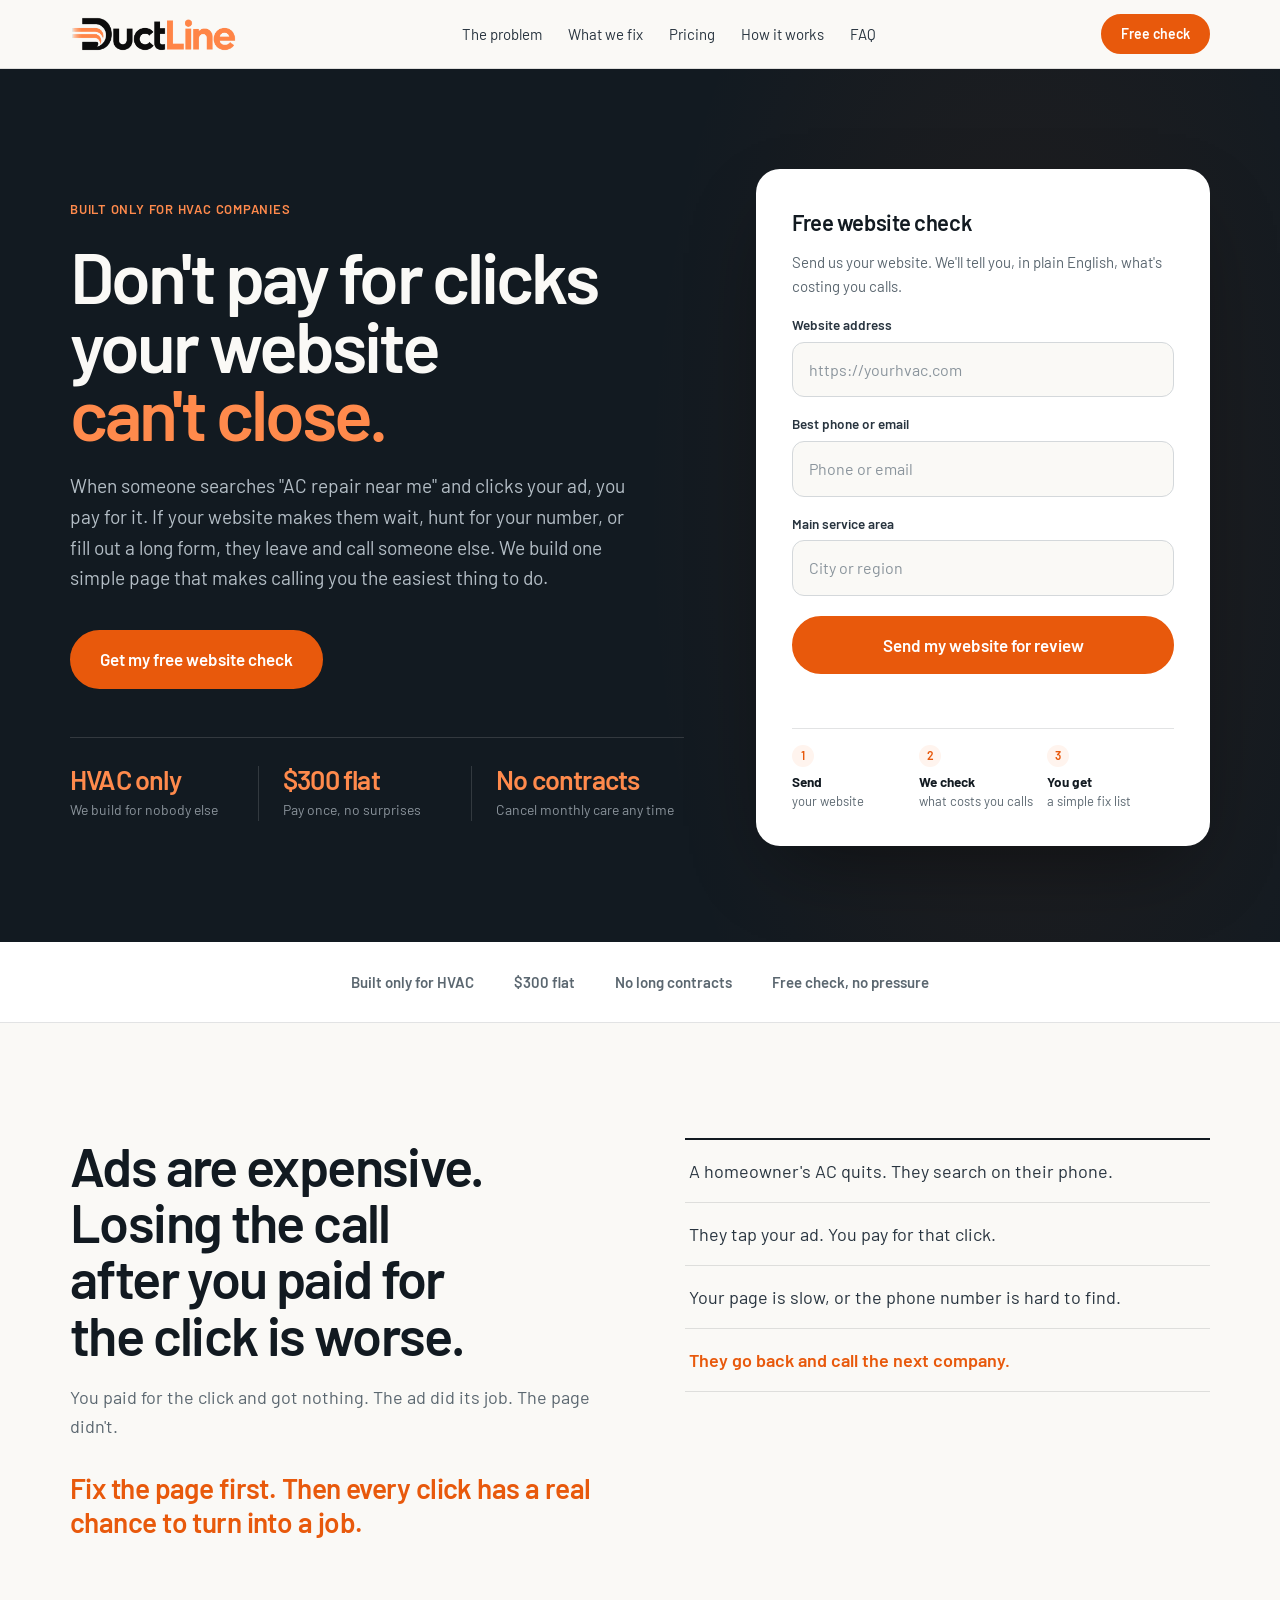
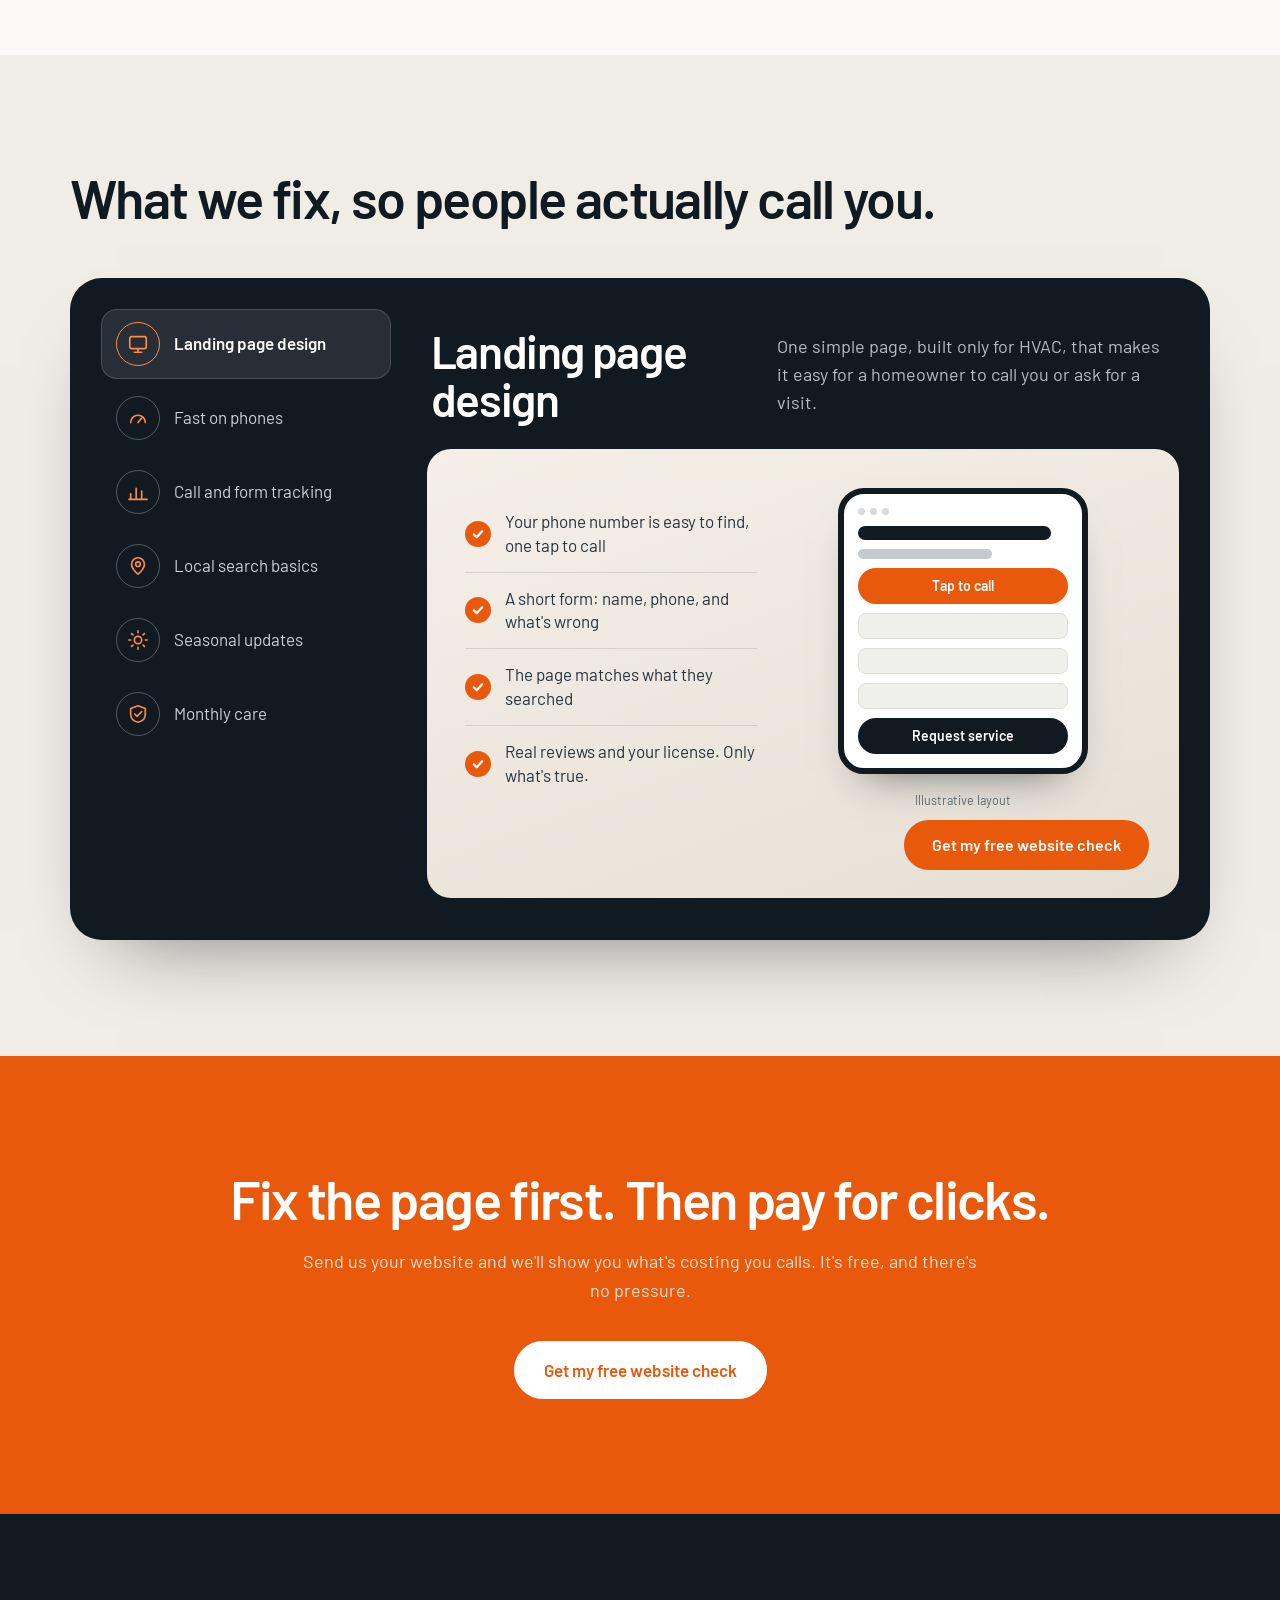
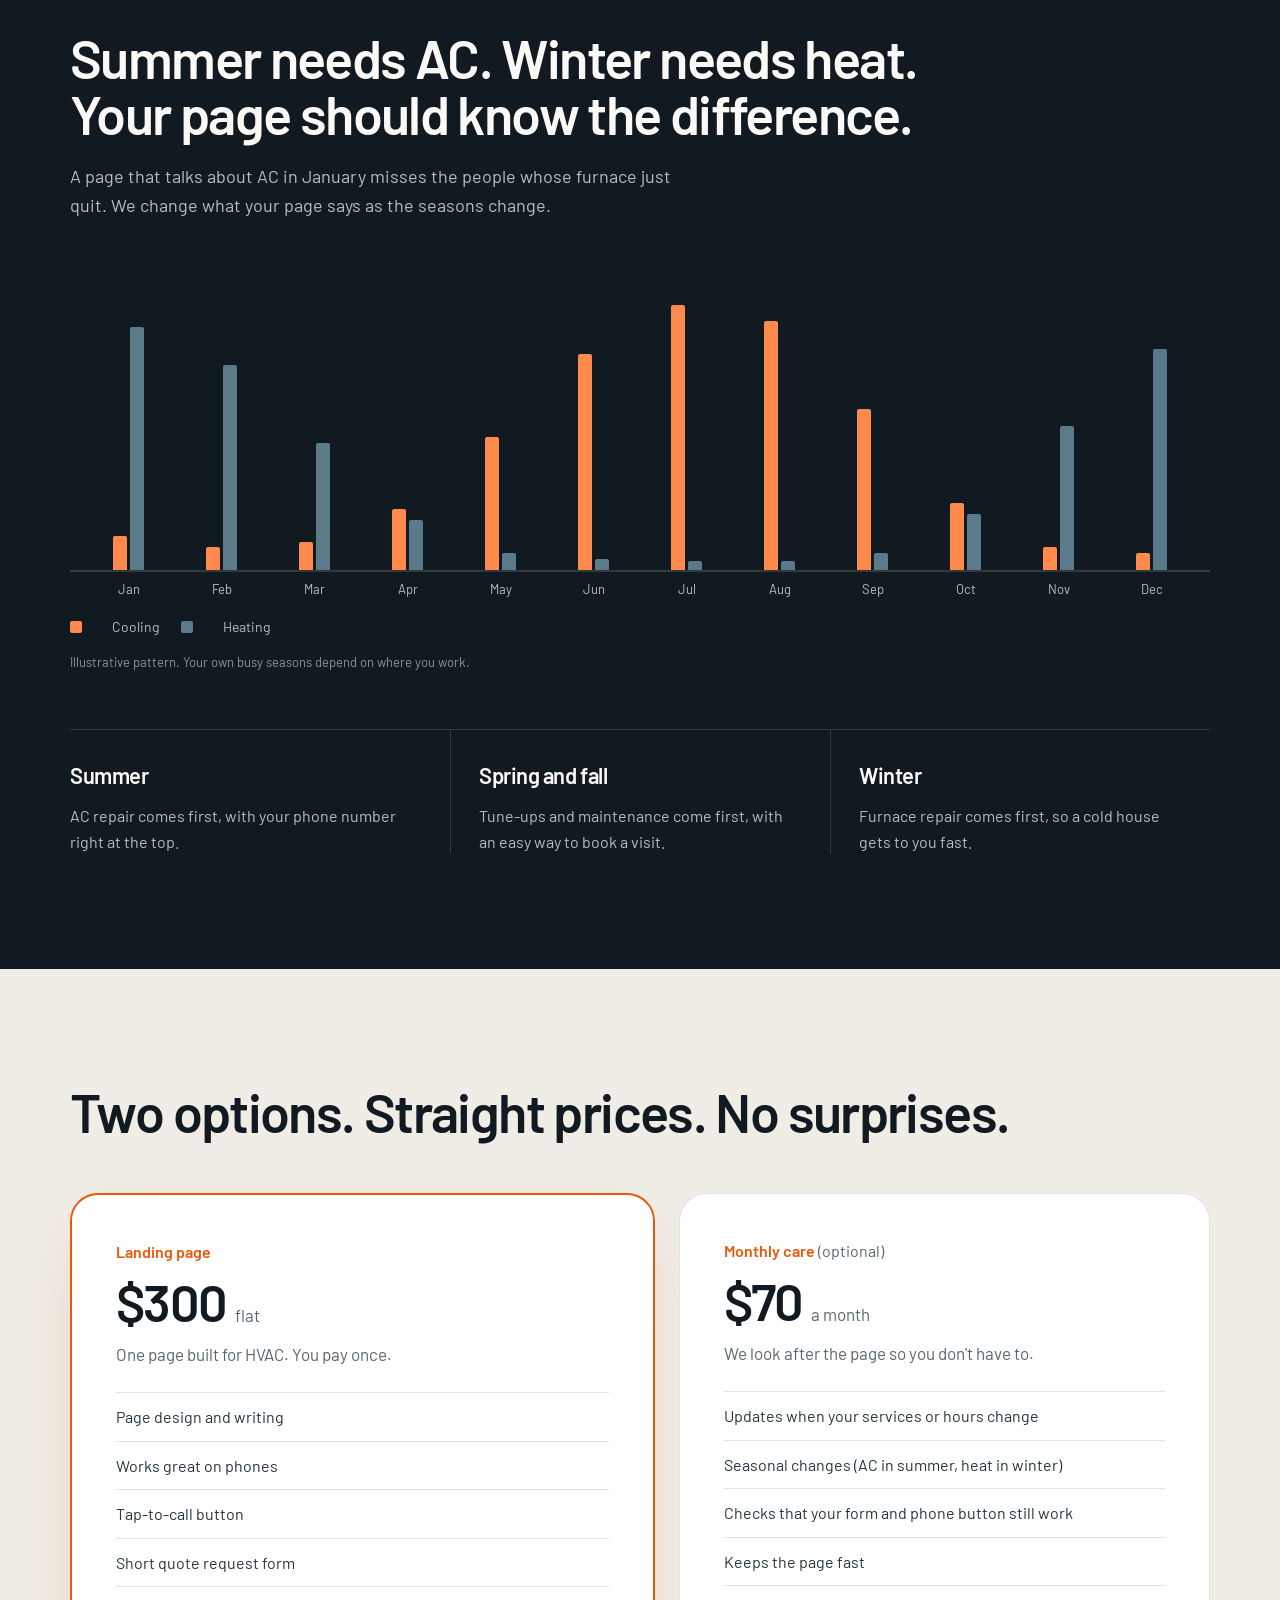
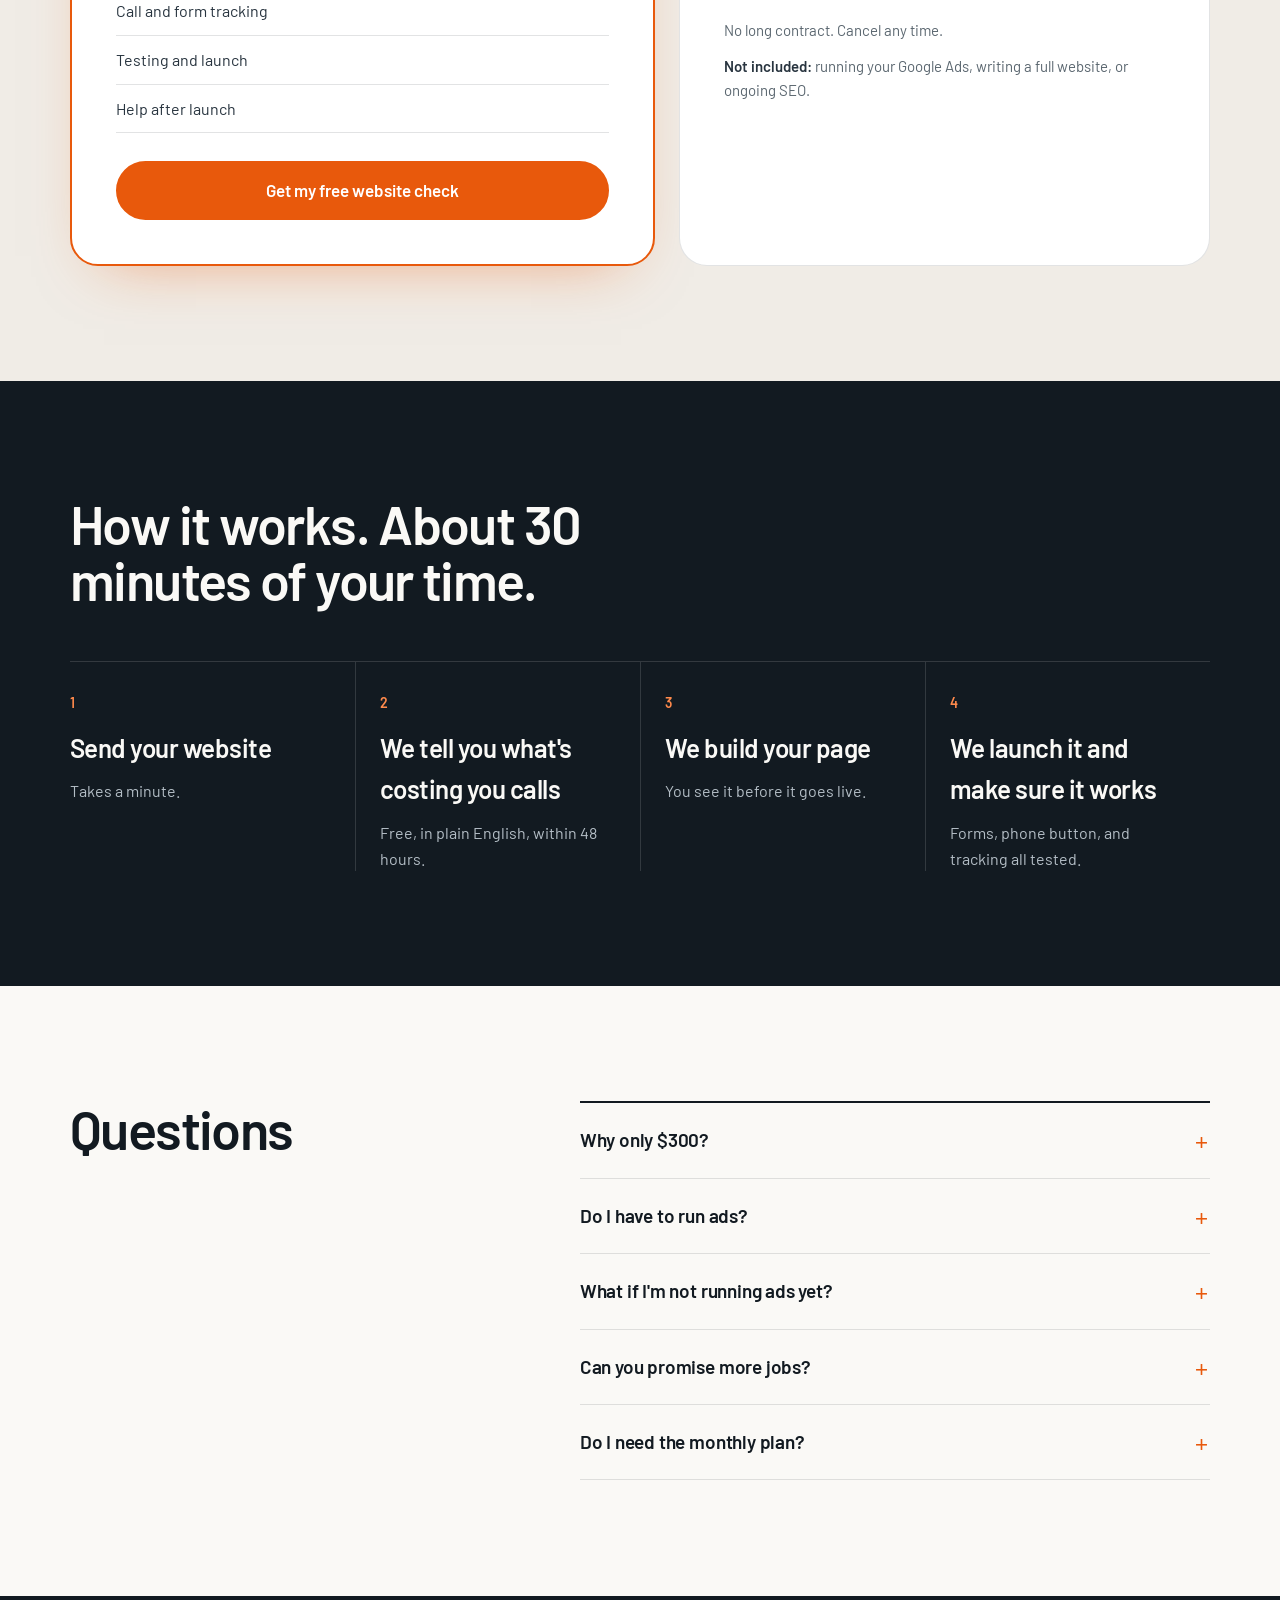
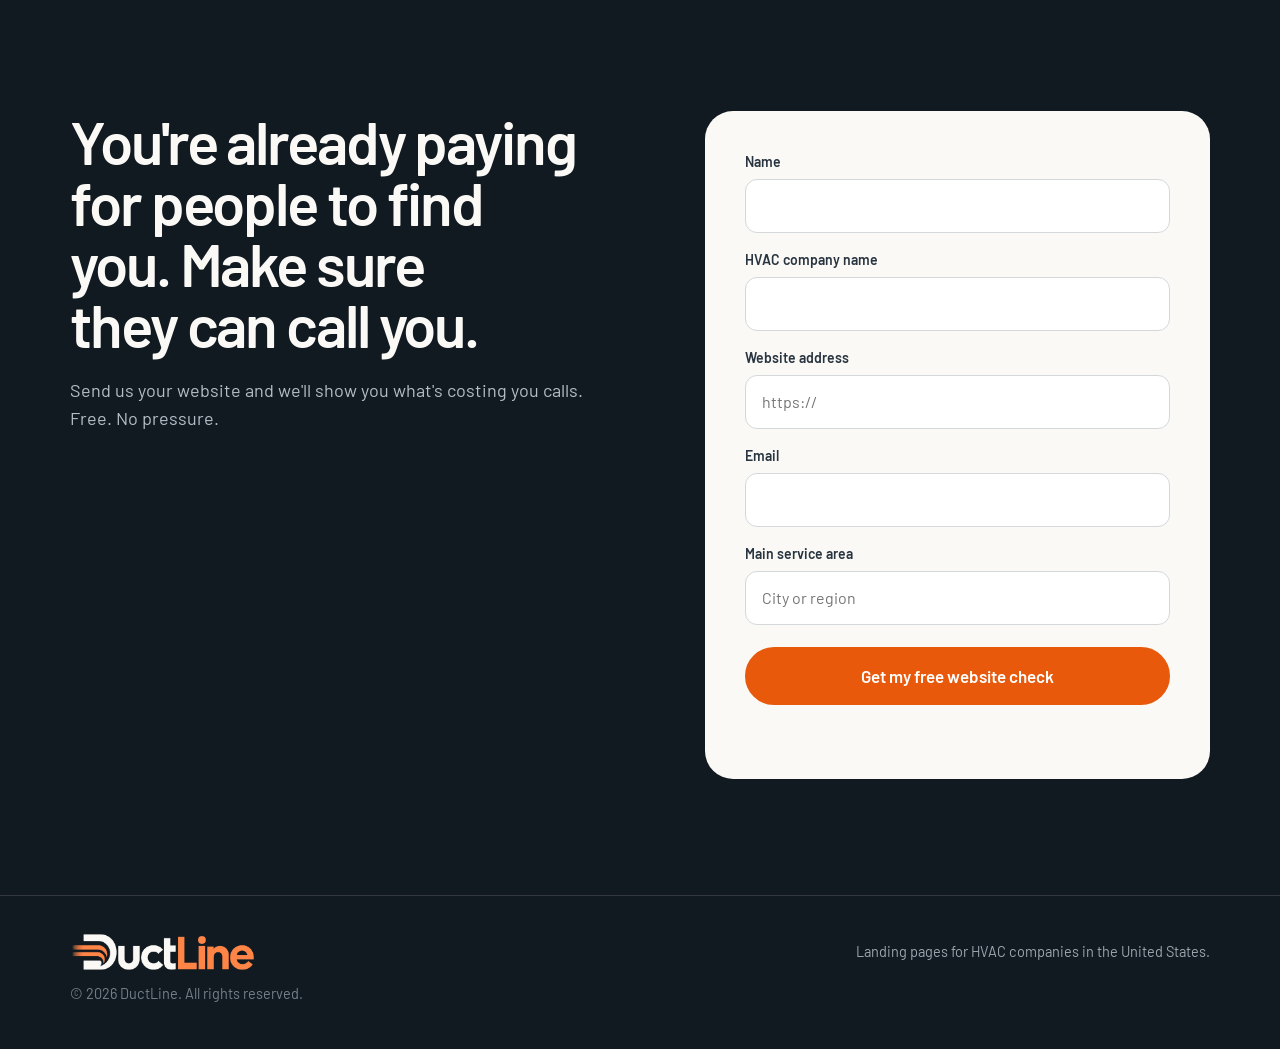
==== commit 31b7f603: "Set monthly care price to $70 a month Co-Authored-By: Claude Sonnet 5.5 <noreply@anthropic.com> Clau" ====
--- a/index.html
+++ b/index.html
@@ -65,7 +65,9 @@
       </div>
 
       <div class="hero__panel" id="audit-hero">
-        <form class="panel" data-hero-form>
+        <form class="panel" name="website-check" method="POST" action="/thanks.html" data-netlify="true" netlify-honeypot="bot-field" data-hero-form>
+          <input type="hidden" name="form-name" value="website-check">
+          <p class="hp" aria-hidden="true"><label>Leave this empty <input name="bot-field" tabindex="-1" autocomplete="off"></label></p>
           <p class="panel__title">Free website check</p>
           <p class="panel__sub">Send us your website. We'll tell you, in plain English, what's costing you calls.</p>
 
@@ -400,7 +402,7 @@
 
         <article class="plan">
           <p class="plan__name">Monthly care <em>(optional)</em></p>
-          <p class="plan__price">$70-$100 <span>a month</span></p>
+          <p class="plan__price">$70 <span>a month</span></p>
           <p class="plan__lead">We look after the page so you don't have to.</p>
           <ul class="plan__list">
             <li>Updates when your services or hours change</li>
@@ -450,7 +452,9 @@
         <p class="body body--light">Send us your website and we'll show you what's costing you calls. Free. No pressure.</p>
       </div>
 
-      <form class="audit" data-audit-form>
+      <form class="audit" name="audit-request" method="POST" action="/thanks.html" data-netlify="true" netlify-honeypot="bot-field" data-audit-form>
+        <input type="hidden" name="form-name" value="audit-request">
+        <p class="hp" aria-hidden="true"><label>Leave this empty <input name="bot-field" tabindex="-1" autocomplete="off"></label></p>
         <label>Name <input name="name" type="text" autocomplete="name" required></label>
         <label>HVAC company name <input name="company" type="text" autocomplete="organization" required></label>
         <label>Website address <input name="url" type="url" placeholder="https://" required></label>
--- a/styles.css
+++ b/styles.css
@@ -421,6 +421,13 @@
 .viz--care { gap: 0; justify-items: stretch; background: var(--white); border-radius: 18px; padding: 22px; box-shadow: 0 18px 36px -28px rgba(18, 26, 33, .5); }
 .viz--care .ok { display: flex; align-items: center; gap: 14px; padding: 12px 0; border-top: 1px solid var(--line); font-size: 16px; }
 .viz--care .viz__note { justify-self: start; margin-top: 12px; }
+
+.hp { position: absolute; left: -9999px; width: 1px; height: 1px; overflow: hidden; }
+
+/* ---------- Thank-you page ---------- */
+.thanks { min-height: 100vh; display: grid; align-items: center; padding: 48px 0; }
+.thanks__in { display: grid; gap: 22px; justify-items: start; }
+.thanks .body { margin-top: 0; }
 
 /* ---------- Footer ---------- */
 .foot { background: var(--slate); color: #9BA6AF; padding: 36px 0 44px; border-top: 1px solid var(--line-dark); }
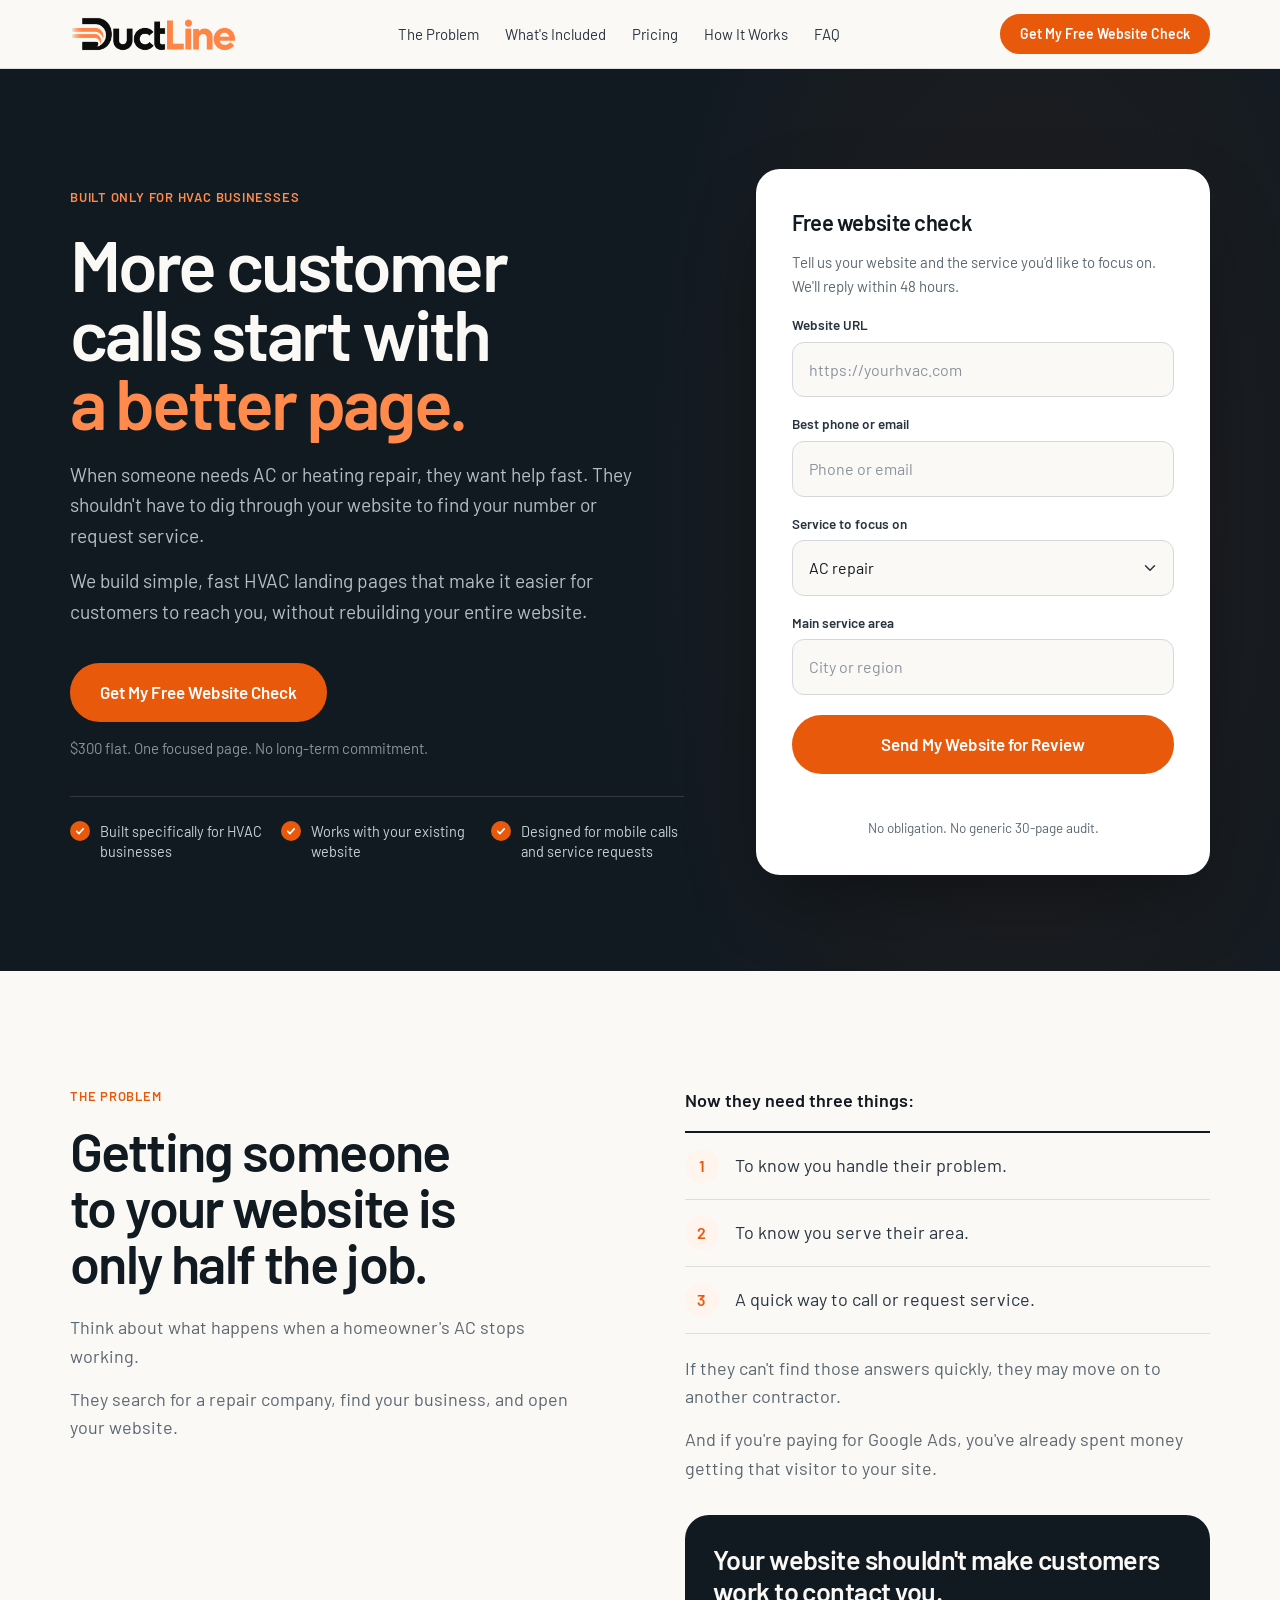
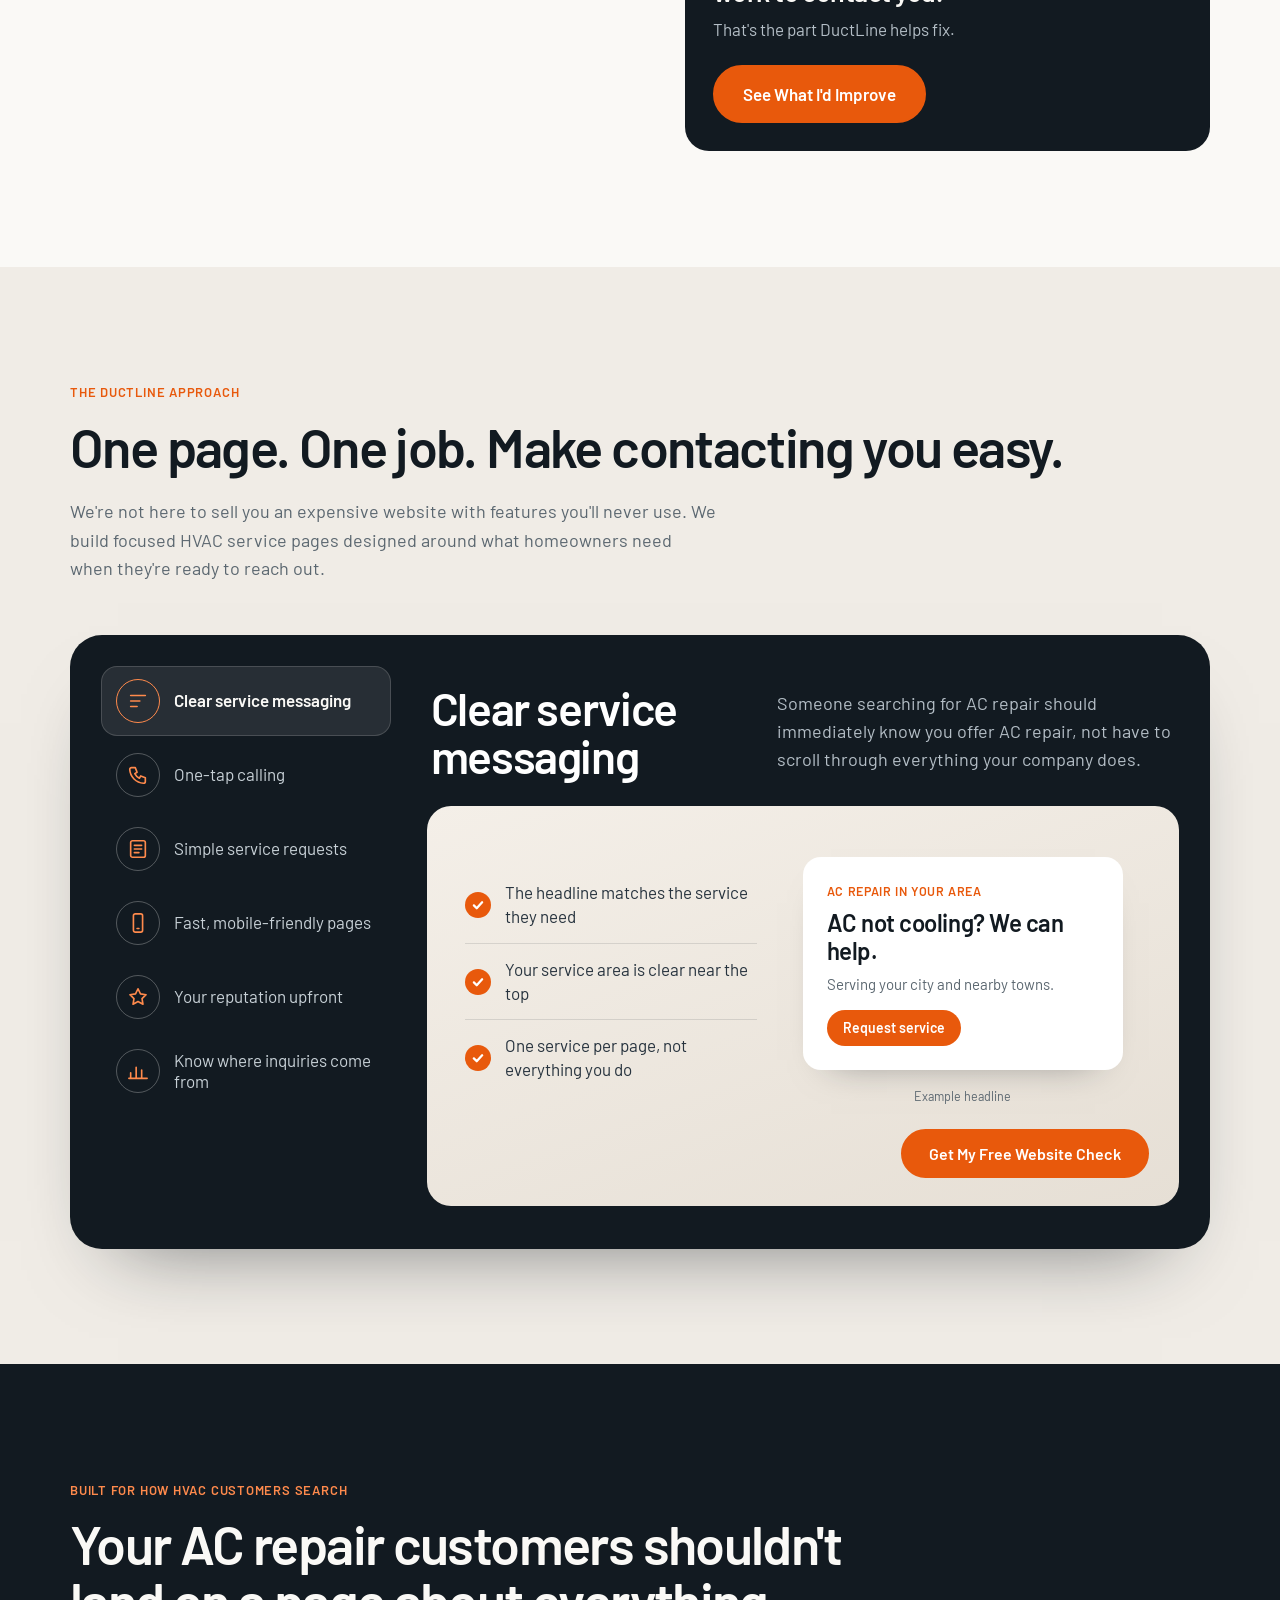
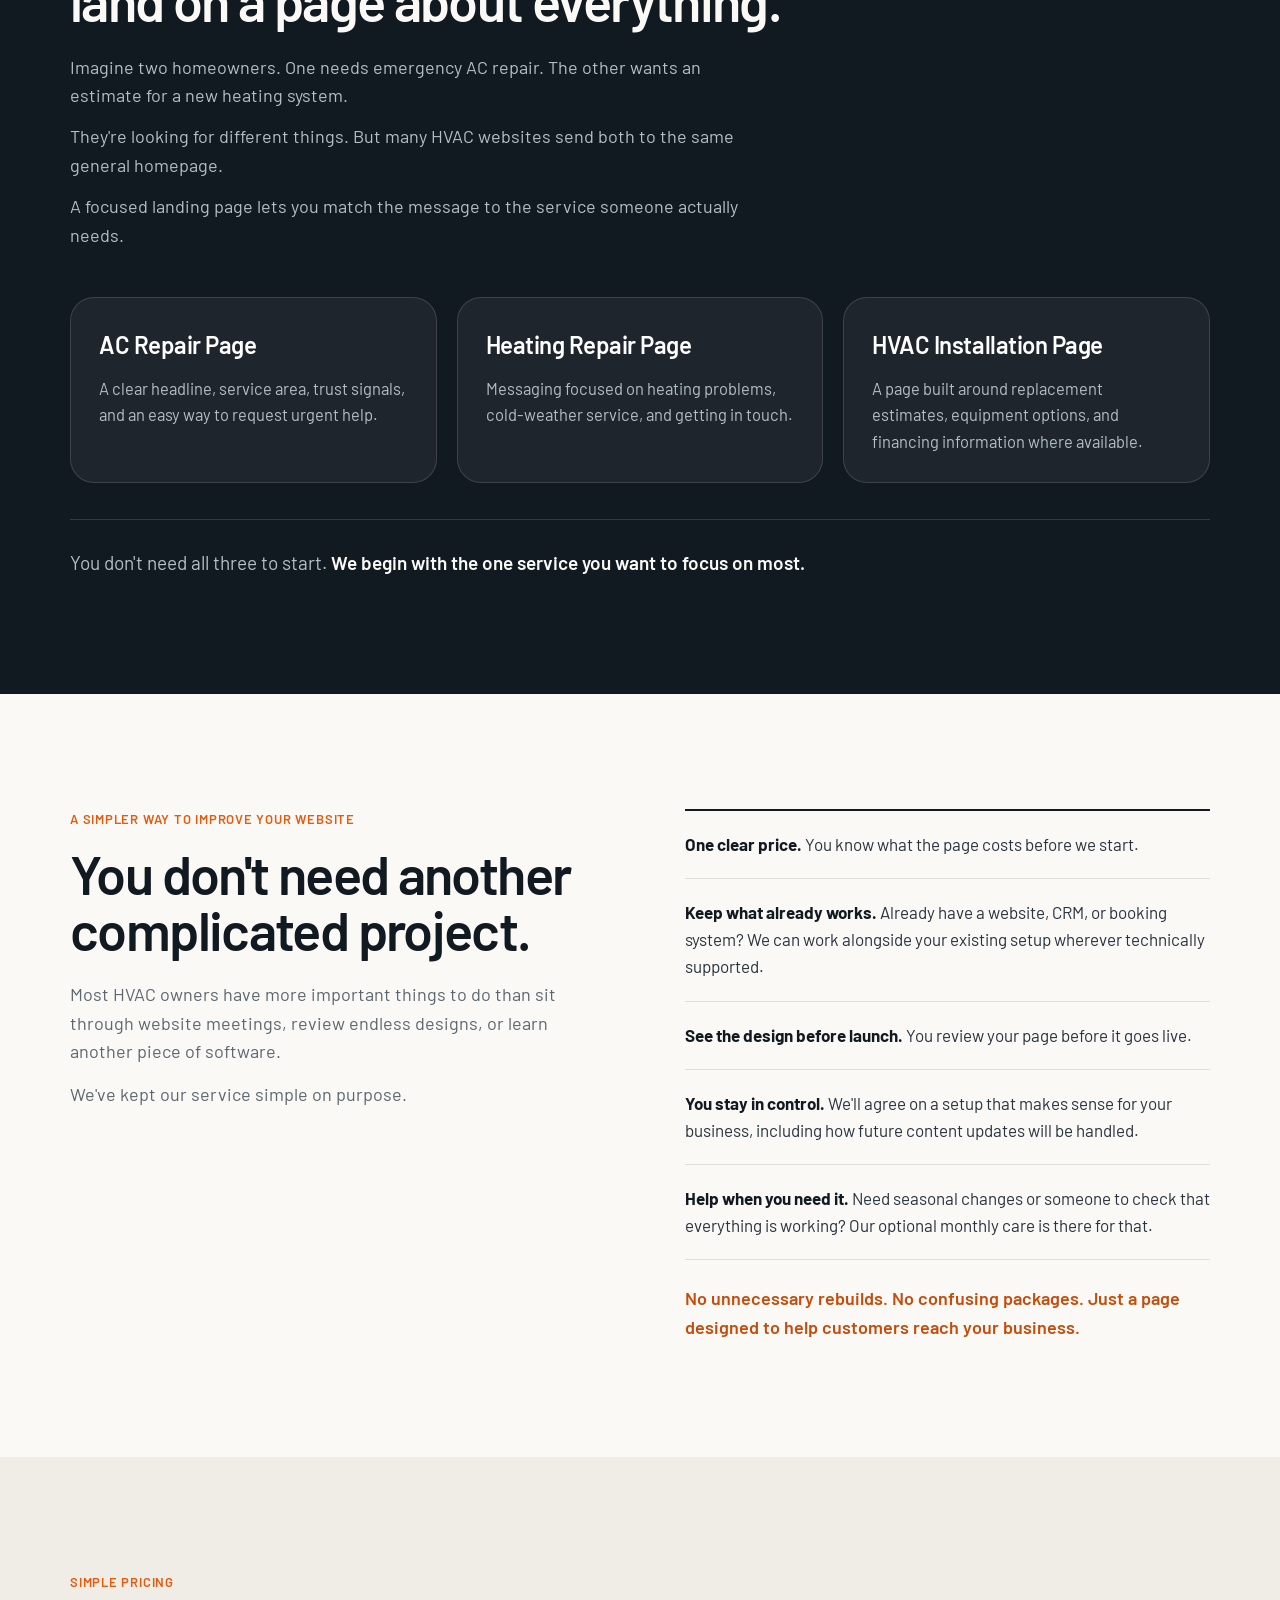
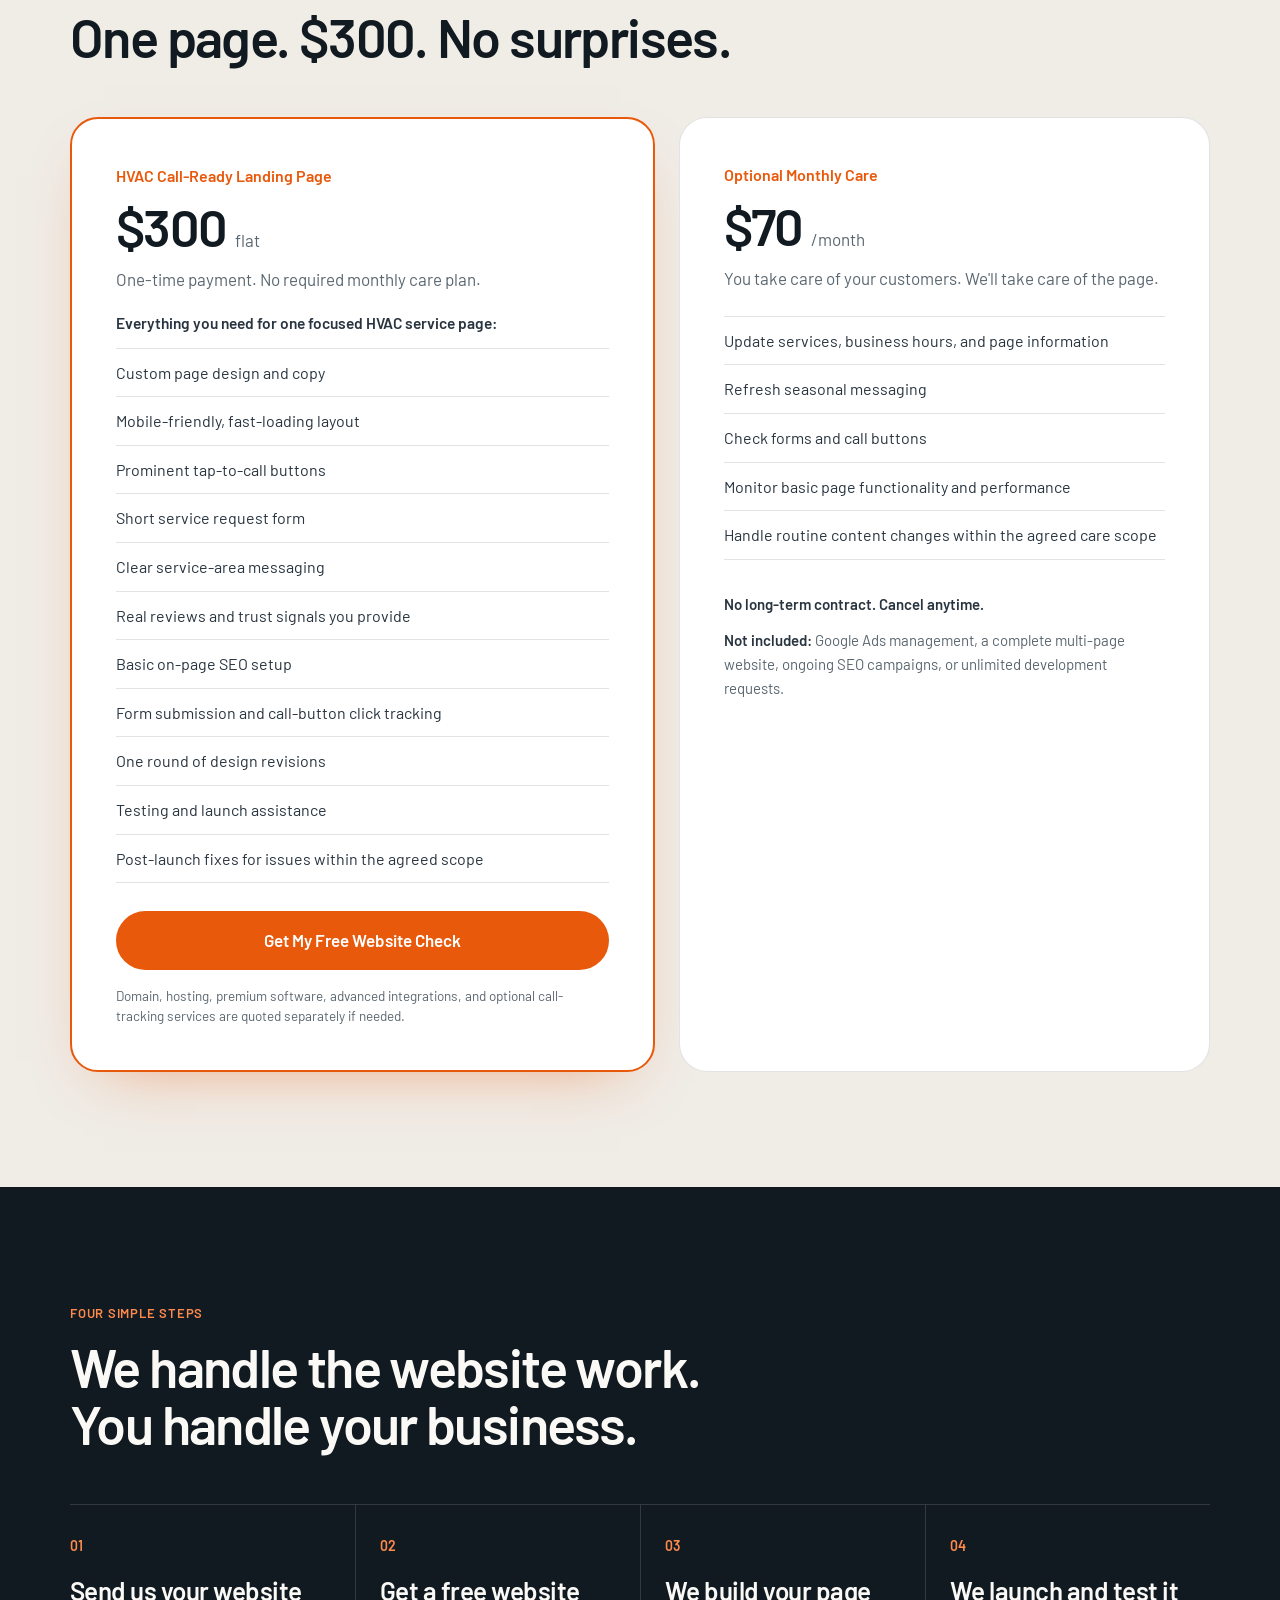
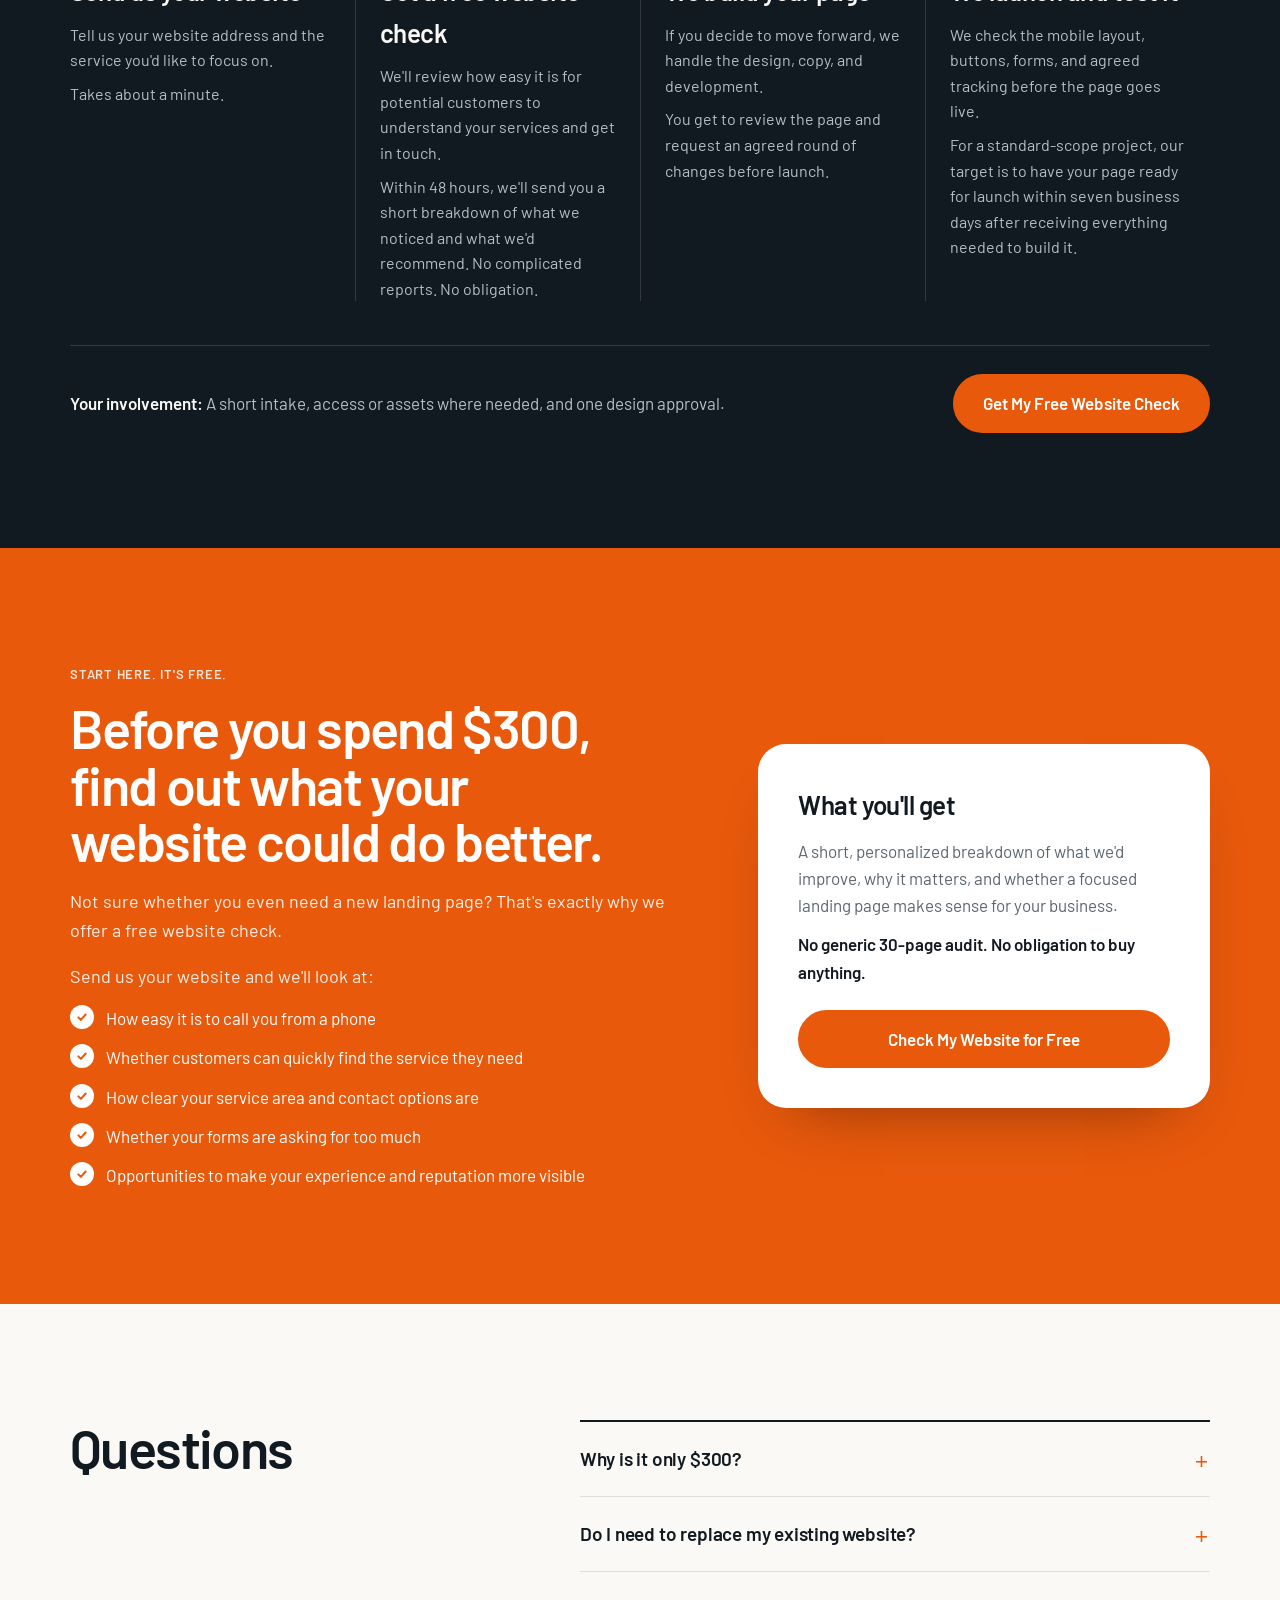
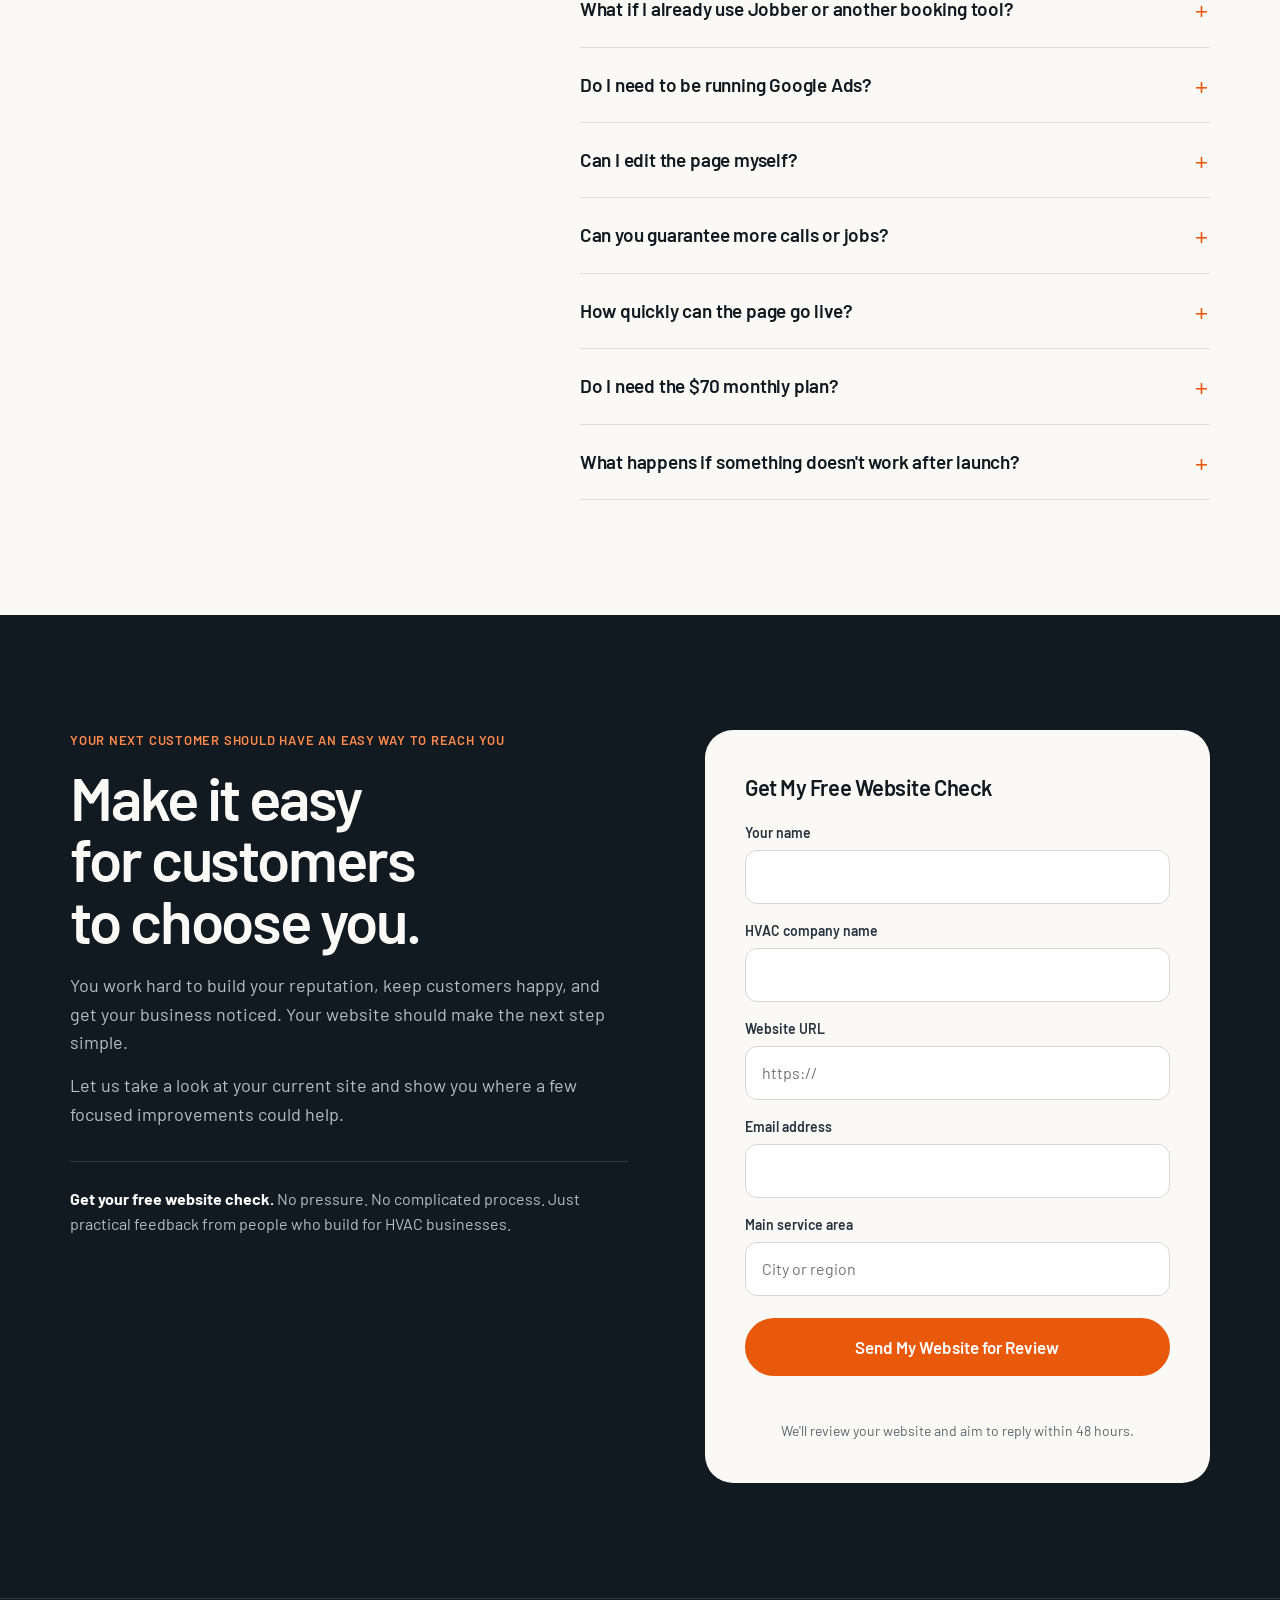
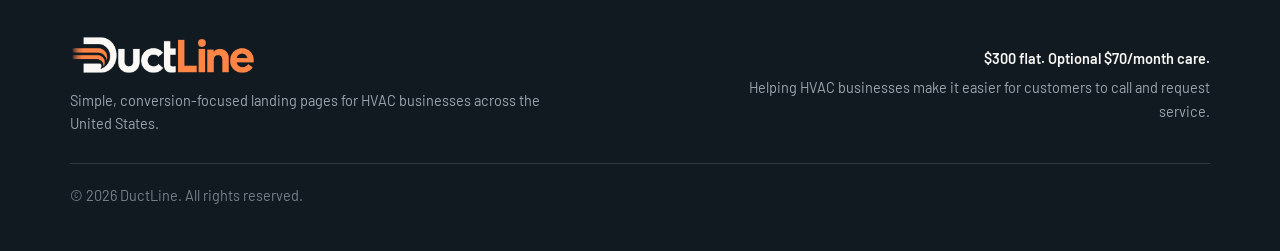
==== commit cf5a1421: "Rewrite site copy around a focused, plain-language HVAC offer New hero, problem, approach tabs, focu" ====
--- a/index.html
+++ b/index.html
@@ -3,8 +3,8 @@
 <head>
   <meta charset="utf-8">
   <meta name="viewport" content="width=device-width, initial-scale=1">
-  <title>DuctLine | Landing pages for HVAC companies</title>
-  <meta name="description" content="Don't pay for clicks your website can't close. A simple landing page built only for HVAC companies. $300 flat, no contracts.">
+  <title>DuctLine | Landing pages for HVAC businesses</title>
+  <meta name="description" content="Simple, fast HVAC landing pages that make it easier for customers to call and request service. $300 flat. One focused page. No long-term commitment.">
   <meta name="theme-color" content="#121A21">
   <link rel="preconnect" href="https://fonts.googleapis.com">
   <link rel="preconnect" href="https://fonts.gstatic.com" crossorigin>
@@ -21,47 +21,40 @@
   <div class="wrap nav__in">
     <a class="logo" href="#top" aria-label="DuctLine, back to top"><img src="assets/logo.png" alt="DuctLine" width="1163" height="250"></a>
     <nav class="nav__links" aria-label="Primary">
-      <a href="#problem">The problem</a>
-      <a href="#fixes">What we fix</a>
+      <a href="#problem">The Problem</a>
+      <a href="#included">What's Included</a>
       <a href="#pricing">Pricing</a>
-      <a href="#process">How it works</a>
+      <a href="#process">How It Works</a>
       <a href="#faq">FAQ</a>
     </nav>
     <div class="nav__cta">
-      <a class="btn btn--sm" href="#audit">Free check</a>
+      <a class="btn btn--sm" href="#audit"><span class="long">Get My Free Website Check</span><span class="short">Free Check</span></a>
     </div>
   </div>
 </header>
 
 <main id="main">
 
-  <!-- ============ HERO ============ -->
+  <!-- ============ 1. HERO ============ -->
   <section class="hero" id="top">
     <div class="wrap hero__grid">
 
       <div class="hero__copy">
-        <p class="hero__scope">Built only for HVAC companies</p>
-        <h1 class="hero__title">Don't pay for clicks your website <span class="hl">can't close.</span></h1>
-        <p class="lede">When someone searches "AC repair near me" and clicks your ad, you pay for it. If your website makes them wait, hunt for your number, or fill out a long form, they leave and call someone else. We build one simple page that makes calling you the easiest thing to do.</p>
+        <p class="hero__scope">Built only for HVAC businesses</p>
+        <h1 class="hero__title">More customer calls start with <span class="hl">a better page.</span></h1>
+        <p class="lede">When someone needs AC or heating repair, they want help fast. They shouldn't have to dig through your website to find your number or request service.</p>
+        <p class="lede lede--2">We build simple, fast HVAC landing pages that make it easier for customers to reach you, without rebuilding your entire website.</p>
 
         <div class="actions">
-          <a class="btn btn--lg" href="#audit-hero">Get my free website check</a>
+          <a class="btn btn--lg" href="#audit-hero">Get My Free Website Check</a>
         </div>
-
-        <div class="hero-stats">
-          <div>
-            <strong>HVAC only</strong>
-            <span>We build for nobody else</span>
-          </div>
-          <div>
-            <strong>$300 flat</strong>
-            <span>Pay once, no surprises</span>
-          </div>
-          <div>
-            <strong>No contracts</strong>
-            <span>Cancel monthly care any time</span>
-          </div>
-        </div>
+        <p class="hero__note">$300 flat. One focused page. No long-term commitment.</p>
+
+        <ul class="hero-points">
+          <li>Built specifically for HVAC businesses</li>
+          <li>Works with your existing website</li>
+          <li>Designed for mobile calls and service requests</li>
+        </ul>
       </div>
 
       <div class="hero__panel" id="audit-hero">
@@ -69,10 +62,10 @@
           <input type="hidden" name="form-name" value="website-check">
           <p class="hp" aria-hidden="true"><label>Leave this empty <input name="bot-field" tabindex="-1" autocomplete="off"></label></p>
           <p class="panel__title">Free website check</p>
-          <p class="panel__sub">Send us your website. We'll tell you, in plain English, what's costing you calls.</p>
+          <p class="panel__sub">Tell us your website and the service you'd like to focus on. We'll reply within 48 hours.</p>
 
           <label class="panel__field">
-            <span>Website address</span>
+            <span>Website URL</span>
             <input type="url" name="url" placeholder="https://yourhvac.com" required>
           </label>
           <label class="panel__field">
@@ -80,388 +73,470 @@
             <input type="text" name="contact" placeholder="Phone or email" required>
           </label>
           <label class="panel__field">
+            <span>Service to focus on</span>
+            <select name="service">
+              <option value="AC repair">AC repair</option>
+              <option value="Heating repair">Heating repair</option>
+              <option value="HVAC installation">HVAC installation</option>
+              <option value="Not sure yet">Not sure yet</option>
+            </select>
+          </label>
+          <label class="panel__field">
             <span>Main service area</span>
             <input type="text" name="area" placeholder="City or region">
           </label>
 
-          <button class="btn btn--block btn--lg" type="submit">Send my website for review</button>
+          <button class="btn btn--block btn--lg" type="submit">Send My Website for Review</button>
           <p class="panel__done" role="status" aria-live="polite"></p>
-
-          <ol class="panel__steps" aria-label="What happens next">
-            <li><b>Send</b> your website</li>
-            <li><b>We check</b> what costs you calls</li>
-            <li><b>You get</b> a simple fix list</li>
-          </ol>
+          <p class="panel__fine">No obligation. No generic 30-page audit.</p>
         </form>
       </div>
 
     </div>
   </section>
 
-  <!-- Trust bar -->
-  <div class="trust-bar">
-    <div class="trust-bar__in">
-      <span>Built only for HVAC</span>
-      <span>$300 flat</span>
-      <span>No long contracts</span>
-      <span>Free check, no pressure</span>
-    </div>
+  <!-- Sticky bar, mobile only -->
+  <div class="mbar">
+    <a class="btn" href="#audit-hero">Get My Free Website Check</a>
   </div>
 
-  <!-- Sticky call bar, mobile only -->
-  <div class="mbar">
-    <a class="btn" href="#audit-hero">Free check</a>
-  </div>
-
-  <!-- ============ PROBLEM ============ -->
+  <!-- ============ 2. THE PROBLEM ============ -->
   <section class="block" id="problem">
     <div class="wrap split">
       <div>
-        <h2 class="h2">Ads are expensive. Losing the call after you paid for the click is worse.</h2>
-        <p class="body">You paid for the click and got nothing. The ad did its job. The page didn't.</p>
-        <p class="pull">Fix the page first. Then every click has a real chance to turn into a job.</p>
-      </div>
-      <ol class="journey">
-        <li><span>A homeowner's AC quits. They search on their phone.</span></li>
-        <li><span>They tap your ad. You pay for that click.</span></li>
-        <li><span>Your page is slow, or the phone number is hard to find.</span></li>
-        <li><span>They go back and call the next company.</span></li>
-      </ol>
-    </div>
-  </section>
-
-  <!-- ============ WHAT YOU GET (tabs) ============ -->
-  <section class="block block--tint" id="fixes">
+        <p class="eyebrow">The problem</p>
+        <h2 class="h2">Getting someone to your website is only half the job.</h2>
+        <p class="body">Think about what happens when a homeowner's AC stops working.</p>
+        <p class="body">They search for a repair company, find your business, and open your website.</p>
+      </div>
+      <div>
+        <p class="needs__intro">Now they need three things:</p>
+        <ol class="needs">
+          <li>To know you handle their problem.</li>
+          <li>To know you serve their area.</li>
+          <li>A quick way to call or request service.</li>
+        </ol>
+        <p class="body">If they can't find those answers quickly, they may move on to another contractor.</p>
+        <p class="body">And if you're paying for Google Ads, you've already spent money getting that visitor to your site.</p>
+        <div class="problem__close">
+          <h3>Your website shouldn't make customers work to contact you.</h3>
+          <p>That's the part DuctLine helps fix.</p>
+          <a class="btn btn--lg" href="#audit">See What I'd Improve</a>
+        </div>
+      </div>
+    </div>
+  </section>
+
+  <!-- ============ 3. THE SOLUTION (tabs) ============ -->
+  <section class="block block--tint" id="included">
     <div class="wrap">
-      <h2 class="h2 h2--wide">What we fix, so people actually call you.</h2>
+      <p class="eyebrow">The DuctLine approach</p>
+      <h2 class="h2 h2--wide">One page. One job. Make contacting you easy.</h2>
+      <p class="body">We're not here to sell you an expensive website with features you'll never use. We build focused HVAC service pages designed around what homeowners need when they're ready to reach out.</p>
 
       <div class="tabs" data-tabs>
-        <div class="tabs__list" role="tablist" aria-label="What you get">
+        <div class="tabs__list" role="tablist" aria-label="What's included">
           <button class="tab is-active" role="tab" id="tab-1" aria-selected="true" aria-controls="panel-1" type="button">
-            <span class="tab__ico"><svg viewBox="0 0 24 24" fill="none" stroke="currentColor" stroke-width="1.8" stroke-linecap="round" stroke-linejoin="round"><rect x="3" y="4" width="18" height="13" rx="2"/><path d="M8 21h8M12 17v4"/></svg></span>
-            <span>Landing page design</span>
+            <span class="tab__ico"><svg viewBox="0 0 24 24" fill="none" stroke="currentColor" stroke-width="1.8" stroke-linecap="round" stroke-linejoin="round"><path d="M4 6h16M4 12h10M4 18h7"/></svg></span>
+            <span>Clear service messaging</span>
           </button>
           <button class="tab" role="tab" id="tab-2" aria-selected="false" aria-controls="panel-2" tabindex="-1" type="button">
-            <span class="tab__ico"><svg viewBox="0 0 24 24" fill="none" stroke="currentColor" stroke-width="1.8" stroke-linecap="round" stroke-linejoin="round"><path d="M4 17a8 8 0 1 1 16 0"/><path d="M12 17l4-5"/></svg></span>
-            <span>Fast on phones</span>
+            <span class="tab__ico"><svg viewBox="0 0 24 24" fill="none" stroke="currentColor" stroke-width="1.8" stroke-linecap="round" stroke-linejoin="round"><path d="M5 4h4l2 5-2.5 1.5a11 11 0 0 0 5 5L15 13l5 2v4a2 2 0 0 1-2 2A16 16 0 0 1 3 6a2 2 0 0 1 2-2"/></svg></span>
+            <span>One-tap calling</span>
           </button>
           <button class="tab" role="tab" id="tab-3" aria-selected="false" aria-controls="panel-3" tabindex="-1" type="button">
-            <span class="tab__ico"><svg viewBox="0 0 24 24" fill="none" stroke="currentColor" stroke-width="1.8" stroke-linecap="round" stroke-linejoin="round"><path d="M4 20v-6M10 20V8M16 20v-9M22 20H2"/></svg></span>
-            <span>Call and form tracking</span>
+            <span class="tab__ico"><svg viewBox="0 0 24 24" fill="none" stroke="currentColor" stroke-width="1.8" stroke-linecap="round" stroke-linejoin="round"><rect x="4" y="3" width="16" height="18" rx="2"/><path d="M8 8h8M8 12h8M8 16h5"/></svg></span>
+            <span>Simple service requests</span>
           </button>
           <button class="tab" role="tab" id="tab-4" aria-selected="false" aria-controls="panel-4" tabindex="-1" type="button">
-            <span class="tab__ico"><svg viewBox="0 0 24 24" fill="none" stroke="currentColor" stroke-width="1.8" stroke-linecap="round" stroke-linejoin="round"><path d="M12 21s7-6.2 7-11a7 7 0 0 0-14 0c0 4.8 7 11 7 11z"/><circle cx="12" cy="10" r="2.5"/></svg></span>
-            <span>Local search basics</span>
+            <span class="tab__ico"><svg viewBox="0 0 24 24" fill="none" stroke="currentColor" stroke-width="1.8" stroke-linecap="round" stroke-linejoin="round"><rect x="7" y="2" width="10" height="20" rx="2"/><path d="M11 18h2"/></svg></span>
+            <span>Fast, mobile-friendly pages</span>
           </button>
           <button class="tab" role="tab" id="tab-5" aria-selected="false" aria-controls="panel-5" tabindex="-1" type="button">
-            <span class="tab__ico"><svg viewBox="0 0 24 24" fill="none" stroke="currentColor" stroke-width="1.8" stroke-linecap="round" stroke-linejoin="round"><circle cx="12" cy="12" r="4"/><path d="M12 2v2M12 20v2M2 12h2M20 12h2M5 5l1.5 1.5M17.5 17.5L19 19M5 19l1.5-1.5M17.5 6.5L19 5"/></svg></span>
-            <span>Seasonal updates</span>
+            <span class="tab__ico"><svg viewBox="0 0 24 24" fill="none" stroke="currentColor" stroke-width="1.8" stroke-linecap="round" stroke-linejoin="round"><path d="M12 3l2.7 5.6 6.1.9-4.4 4.3 1 6.1L12 17l-5.4 2.9 1-6.1-4.4-4.3 6.1-.9z"/></svg></span>
+            <span>Your reputation upfront</span>
           </button>
           <button class="tab" role="tab" id="tab-6" aria-selected="false" aria-controls="panel-6" tabindex="-1" type="button">
-            <span class="tab__ico"><svg viewBox="0 0 24 24" fill="none" stroke="currentColor" stroke-width="1.8" stroke-linecap="round" stroke-linejoin="round"><path d="M12 3l8 3v6c0 4.5-3.2 8-8 9-4.8-1-8-4.5-8-9V6z"/><path d="M8.5 12l2.5 2.5 5-5"/></svg></span>
-            <span>Monthly care</span>
+            <span class="tab__ico"><svg viewBox="0 0 24 24" fill="none" stroke="currentColor" stroke-width="1.8" stroke-linecap="round" stroke-linejoin="round"><path d="M4 20v-6M10 20V8M16 20v-9M22 20H2"/></svg></span>
+            <span>Know where inquiries come from</span>
           </button>
         </div>
 
         <div class="tabs__panels">
 
-          <!-- 1 -->
           <div class="tabpanel" role="tabpanel" id="panel-1" aria-labelledby="tab-1">
             <div class="tabpanel__head">
-              <h3>Landing page design</h3>
-              <p>One simple page, built only for HVAC, that makes it easy for a homeowner to call you or ask for a visit.</p>
+              <h3>Clear service messaging</h3>
+              <p>Someone searching for AC repair should immediately know you offer AC repair, not have to scroll through everything your company does.</p>
             </div>
             <div class="stage">
               <ul class="tick">
-                <li>Your phone number is easy to find, one tap to call</li>
-                <li>A short form: name, phone, and what's wrong</li>
-                <li>The page matches what they searched</li>
-                <li>Real reviews and your license. Only what's true.</li>
+                <li>The headline matches the service they need</li>
+                <li>Your service area is clear near the top</li>
+                <li>One service per page, not everything you do</li>
+              </ul>
+              <div class="viz viz--headline" aria-hidden="true">
+                <div class="hl-card">
+                  <p class="hl-card__tag">AC repair in your area</p>
+                  <p class="hl-card__h">AC not cooling? We can help.</p>
+                  <p class="hl-card__p">Serving your city and nearby towns.</p>
+                  <span class="mk-btn">Request service</span>
+                </div>
+                <p class="viz__note">Example headline</p>
+              </div>
+              <a class="btn stage__cta" href="#audit">Get My Free Website Check</a>
+            </div>
+          </div>
+
+          <div class="tabpanel" role="tabpanel" id="panel-2" aria-labelledby="tab-2" hidden>
+            <div class="tabpanel__head">
+              <h3>One-tap calling</h3>
+              <p>Your phone number stays easy to find, especially on mobile, so customers can call without hunting for it.</p>
+            </div>
+            <div class="stage">
+              <ul class="tick">
+                <li>Your number at the top of the page</li>
+                <li>One tap to call from any phone</li>
+                <li>Still easy to reach while they scroll</li>
               </ul>
               <div class="viz viz--page" aria-hidden="true">
                 <div class="mk-phone">
                   <div class="mk-bar"><i></i><i></i><i></i></div>
                   <div class="mk-h"></div><div class="mk-h mk-h--s"></div>
                   <div class="mk-btn">Tap to call</div>
-                  <div class="mk-field"></div><div class="mk-field"></div><div class="mk-field"></div>
+                  <div class="mk-field"></div><div class="mk-field"></div>
                   <div class="mk-btn mk-btn--alt">Request service</div>
                 </div>
                 <p class="viz__note">Illustrative layout</p>
               </div>
-              <a class="btn pill stage__cta" href="#audit">Get my free website check</a>
+              <a class="btn stage__cta" href="#audit">Get My Free Website Check</a>
             </div>
           </div>
 
-          <!-- 2 -->
-          <div class="tabpanel" role="tabpanel" id="panel-2" aria-labelledby="tab-2" hidden>
+          <div class="tabpanel" role="tabpanel" id="panel-3" aria-labelledby="tab-3" hidden>
             <div class="tabpanel__head">
-              <h3>Fast on phones</h3>
-              <p>Someone with a broken AC won't wait for a slow page. We build it light so it's ready when they look.</p>
+              <h3>Simple service requests</h3>
+              <p>No long forms. Just the details your team needs to follow up.</p>
             </div>
             <div class="stage">
               <ul class="tick">
-                <li>Loads quickly on a phone</li>
-                <li>Big text and big buttons for a thumb</li>
-                <li>Tested on real phones before launch</li>
+                <li>Only the fields your team actually uses</li>
+                <li>Quick to finish with a thumb</li>
+                <li>Requests go where you can see them</li>
+              </ul>
+              <div class="viz viz--form" aria-hidden="true">
+                <div class="mini-form">
+                  <p class="viz__title">Request service</p>
+                  <span class="mini-form__f">Name</span>
+                  <span class="mini-form__f">Phone</span>
+                  <span class="mini-form__f">What's wrong?</span>
+                  <span class="mk-btn">Send request</span>
+                </div>
+                <p class="viz__note">Example form</p>
+              </div>
+              <a class="btn stage__cta" href="#audit">Get My Free Website Check</a>
+            </div>
+          </div>
+
+          <div class="tabpanel" role="tabpanel" id="panel-4" aria-labelledby="tab-4" hidden>
+            <div class="tabpanel__head">
+              <h3>Fast, mobile-friendly pages</h3>
+              <p>Designed for people searching on their phones, with straightforward layouts and no unnecessary clutter.</p>
+            </div>
+            <div class="stage">
+              <ul class="tick">
+                <li>Built for phones first</li>
+                <li>Big text and big buttons</li>
                 <li>Nothing extra that slows the page down</li>
               </ul>
               <div class="viz viz--speed" aria-hidden="true">
-                <p class="bar-label">A slow page</p>
-                <div class="bar bar--slow"><span>Visitor leaves</span></div>
-                <p class="bar-label">Your new page</p>
-                <div class="bar bar--fast"><span>Visitor stays</span></div>
+                <p class="bar-label">A cluttered page</p>
+                <div class="bar bar--slow"><span>Slow to load</span></div>
+                <p class="bar-label">A focused page</p>
+                <div class="bar bar--fast"><span>Ready fast</span></div>
                 <p class="viz__note">Illustrative, not a measurement</p>
               </div>
-              <a class="btn pill stage__cta" href="#audit">Get my free website check</a>
+              <a class="btn stage__cta" href="#audit">Get My Free Website Check</a>
             </div>
           </div>
 
-          <!-- 3 -->
-          <div class="tabpanel" role="tabpanel" id="panel-3" aria-labelledby="tab-3" hidden>
+          <div class="tabpanel" role="tabpanel" id="panel-5" aria-labelledby="tab-5" hidden>
             <div class="tabpanel__head">
-              <h3>Call and form tracking</h3>
-              <p>You see which ads and searches bring in jobs, so you stop guessing where the money goes.</p>
+              <h3>Your reputation upfront</h3>
+              <p>Show real customer reviews, experience, service areas, and license information where applicable.</p>
             </div>
             <div class="stage">
               <ul class="tick">
-                <li>Every phone call from the page is counted</li>
-                <li>Every form request is counted</li>
-                <li>You can see where each one came from</li>
-                <li>Set up and tested before launch</li>
+                <li>Real reviews you provide</li>
+                <li>Your experience and service areas</li>
+                <li>License information where applicable</li>
+              </ul>
+              <div class="viz viz--review" aria-hidden="true">
+                <div class="review">
+                  <p class="review__stars">★★★★★</p>
+                  <p class="review__q">Your real customer review goes here.</p>
+                  <p class="review__who">Customer name, city</p>
+                </div>
+                <p class="viz__note">Placeholder layout. We only use reviews you provide.</p>
+              </div>
+              <a class="btn stage__cta" href="#audit">Get My Free Website Check</a>
+            </div>
+          </div>
+
+          <div class="tabpanel" role="tabpanel" id="panel-6" aria-labelledby="tab-6" hidden>
+            <div class="tabpanel__head">
+              <h3>Know where inquiries come from</h3>
+              <p>Track form submissions and call-button clicks. Where supported, dedicated call tracking can provide better visibility into actual calls.</p>
+            </div>
+            <div class="stage">
+              <ul class="tick">
+                <li>Form submissions tracked</li>
+                <li>Call-button clicks tracked</li>
+                <li>Dedicated call tracking where supported</li>
               </ul>
               <div class="viz viz--track" aria-hidden="true">
-                <p class="viz__title">Where your calls come from</p>
-                <div class="row"><b></b><span>Google ad</span><em>Phone call</em></div>
-                <div class="row"><b></b><span>Google search</span><em>Form request</em></div>
-                <div class="row"><b></b><span>Referral link</span><em>Phone call</em></div>
+                <p class="viz__title">Recent inquiries</p>
+                <div class="row"><b></b><span>Google ad</span><em>Call-button click</em></div>
+                <div class="row"><b></b><span>Google search</span><em>Form submission</em></div>
+                <div class="row"><b></b><span>Referral link</span><em>Form submission</em></div>
                 <p class="viz__note">Example layout</p>
               </div>
-              <a class="btn pill stage__cta" href="#audit">Get my free website check</a>
+              <a class="btn stage__cta" href="#audit">Get My Free Website Check</a>
             </div>
           </div>
 
-          <!-- 4 -->
-          <div class="tabpanel" role="tabpanel" id="panel-4" aria-labelledby="tab-4" hidden>
-            <div class="tabpanel__head">
-              <h3>Local search basics</h3>
-              <p>So homeowners in your area can find you and see right away that you serve them.</p>
-            </div>
-            <div class="stage">
-              <ul class="tick">
-                <li>Page titles with your city and service</li>
-                <li>Your service area spelled out clearly</li>
-                <li>A clean page structure Google can read</li>
-                <li>Included in the $300 page</li>
-              </ul>
-              <div class="viz viz--seo" aria-hidden="true">
-                <div class="serp">
-                  <p class="serp__url">yourhvac.com</p>
-                  <p class="serp__title">AC Repair in Your City | Your HVAC Company</p>
-                  <p class="serp__desc">Fast AC and heating repair for homeowners in your area. Request service online.</p>
-                </div>
-                <p class="viz__note">Example search result</p>
-              </div>
-              <a class="btn pill stage__cta" href="#audit">Get my free website check</a>
-            </div>
-          </div>
-
-          <!-- 5 -->
-          <div class="tabpanel" role="tabpanel" id="panel-5" aria-labelledby="tab-5" hidden>
-            <div class="tabpanel__head">
-              <h3>Seasonal updates</h3>
-              <p>Summer needs AC. Winter needs heat. Your page changes with the season so it always talks about what people need.</p>
-            </div>
-            <div class="stage">
-              <ul class="tick">
-                <li>Summer: AC repair comes first</li>
-                <li>Spring and fall: tune-ups and maintenance</li>
-                <li>Winter: furnace repair comes first</li>
-                <li>Included in monthly care</li>
-              </ul>
-              <div class="viz viz--season" data-season aria-hidden="false">
-                <div class="chips" role="group" aria-label="Preview a season">
-                  <button type="button" class="chip is-on" data-s="summer">Summer</button>
-                  <button type="button" class="chip" data-s="shoulder">Spring / Fall</button>
-                  <button type="button" class="chip" data-s="winter">Winter</button>
-                </div>
-                <div class="season-card">
-                  <p class="season-card__h" data-season-h>AC not cooling? We'll get it fixed.</p>
-                  <p class="season-card__p" data-season-p>Fast AC repair for homeowners in your area.</p>
-                  <span class="mk-btn">Request service</span>
-                </div>
-                <p class="viz__note">Example headlines</p>
-              </div>
-              <a class="btn pill stage__cta" href="#audit">Get my free website check</a>
-            </div>
-          </div>
-
-          <!-- 6 -->
-          <div class="tabpanel" role="tabpanel" id="panel-6" aria-labelledby="tab-6" hidden>
-            <div class="tabpanel__head">
-              <h3>Monthly care</h3>
-              <p>Optional. We look after the page so you don't have to, and you can cancel any time.</p>
-            </div>
-            <div class="stage">
-              <ul class="tick">
-                <li>Updates when your services or hours change</li>
-                <li>Seasonal changes, done for you</li>
-                <li>Checks that your form and phone button still work</li>
-                <li>Keeps the page fast</li>
-              </ul>
-              <div class="viz viz--care" aria-hidden="true">
-                <p class="viz__title">Monthly check</p>
-                <div class="ok"><b></b>Form works</div>
-                <div class="ok"><b></b>Phone button works</div>
-                <div class="ok"><b></b>Page is fast</div>
-                <div class="ok"><b></b>Season updated</div>
-                <p class="viz__note">Example checklist</p>
-              </div>
-              <a class="btn pill stage__cta" href="#pricing">See pricing</a>
-            </div>
-          </div>
-
         </div>
       </div>
     </div>
   </section>
 
-  <!-- ============ MID CTA ============ -->
-  <section class="block block--orange">
-    <div class="wrap cta-banner">
-      <h2 class="h2">Fix the page first. Then pay for clicks.</h2>
-      <p class="body">Send us your website and we'll show you what's costing you calls. It's free, and there's no pressure.</p>
-      <div class="actions">
-        <a class="btn btn--white btn--lg" href="#audit">Get my free website check</a>
-      </div>
-    </div>
-  </section>
-
-  <!-- ============ SEASONS ============ -->
-  <section class="block block--dark" id="seasons">
+  <!-- ============ 4. WHY A FOCUSED PAGE ============ -->
+  <section class="block block--dark" id="focused">
     <div class="wrap">
-      <h2 class="h2 h2--light">Summer needs AC. Winter needs heat. Your page should know the difference.</h2>
-      <p class="body body--light body--narrow">A page that talks about AC in January misses the people whose furnace just quit. We change what your page says as the seasons change.</p>
-
-      <div class="season" role="img" aria-label="Illustrative chart of cooling and heating demand across twelve months">
-        <div class="season__months">
-          <div class="m" style="--cool:12%;--heat:88%"><b></b><i></i><span>Jan</span></div>
-          <div class="m" style="--cool:8%;--heat:74%"><b></b><i></i><span>Feb</span></div>
-          <div class="m" style="--cool:10%;--heat:46%"><b></b><i></i><span>Mar</span></div>
-          <div class="m" style="--cool:22%;--heat:18%"><b></b><i></i><span>Apr</span></div>
-          <div class="m" style="--cool:48%;--heat:6%"><b></b><i></i><span>May</span></div>
-          <div class="m" style="--cool:78%;--heat:4%"><b></b><i></i><span>Jun</span></div>
-          <div class="m" style="--cool:96%;--heat:3%"><b></b><i></i><span>Jul</span></div>
-          <div class="m" style="--cool:90%;--heat:3%"><b></b><i></i><span>Aug</span></div>
-          <div class="m" style="--cool:58%;--heat:6%"><b></b><i></i><span>Sep</span></div>
-          <div class="m" style="--cool:24%;--heat:20%"><b></b><i></i><span>Oct</span></div>
-          <div class="m" style="--cool:8%;--heat:52%"><b></b><i></i><span>Nov</span></div>
-          <div class="m" style="--cool:6%;--heat:80%"><b></b><i></i><span>Dec</span></div>
+      <p class="eyebrow eyebrow--light">Built for how HVAC customers search</p>
+      <h2 class="h2 h2--light">Your AC repair customers shouldn't land on a page about everything.</h2>
+      <div class="focused__intro">
+        <p>Imagine two homeowners. One needs emergency AC repair. The other wants an estimate for a new heating system.</p>
+        <p>They're looking for different things. But many HVAC websites send both to the same general homepage.</p>
+        <p>A focused landing page lets you match the message to the service someone actually needs.</p>
+      </div>
+
+      <div class="pages">
+        <article class="pg">
+          <h3>AC Repair Page</h3>
+          <p>A clear headline, service area, trust signals, and an easy way to request urgent help.</p>
+        </article>
+        <article class="pg">
+          <h3>Heating Repair Page</h3>
+          <p>Messaging focused on heating problems, cold-weather service, and getting in touch.</p>
+        </article>
+        <article class="pg">
+          <h3>HVAC Installation Page</h3>
+          <p>A page built around replacement estimates, equipment options, and financing information where available.</p>
+        </article>
+      </div>
+
+      <p class="focused__close">You don't need all three to start. <b>We begin with the one service you want to focus on most.</b></p>
+    </div>
+  </section>
+
+  <!-- ============ 5. WHY DUCTLINE ============ -->
+  <section class="block" id="why">
+    <div class="wrap why">
+      <div>
+        <p class="eyebrow">A simpler way to improve your website</p>
+        <h2 class="h2">You don't need another complicated project.</h2>
+        <p class="body">Most HVAC owners have more important things to do than sit through website meetings, review endless designs, or learn another piece of software.</p>
+        <p class="body">We've kept our service simple on purpose.</p>
+      </div>
+      <div>
+        <div class="why__list">
+          <p><b>One clear price.</b> You know what the page costs before we start.</p>
+          <p><b>Keep what already works.</b> Already have a website, CRM, or booking system? We can work alongside your existing setup wherever technically supported.</p>
+          <p><b>See the design before launch.</b> You review your page before it goes live.</p>
+          <p><b>You stay in control.</b> We'll agree on a setup that makes sense for your business, including how future content updates will be handled.</p>
+          <p><b>Help when you need it.</b> Need seasonal changes or someone to check that everything is working? Our optional monthly care is there for that.</p>
         </div>
-        <p class="season__key"><span class="k k--cool"></span>Cooling <span class="k k--heat"></span>Heating</p>
-      </div>
-      <p class="mock-note mock-note--dark">Illustrative pattern. Your own busy seasons depend on where you work.</p>
-
-      <div class="season-plan">
-        <div>
-          <h3>Summer</h3>
-          <p>AC repair comes first, with your phone number right at the top.</p>
-        </div>
-        <div>
-          <h3>Spring and fall</h3>
-          <p>Tune-ups and maintenance come first, with an easy way to book a visit.</p>
-        </div>
-        <div>
-          <h3>Winter</h3>
-          <p>Furnace repair comes first, so a cold house gets to you fast.</p>
-        </div>
-      </div>
-    </div>
-  </section>
-
-  <!-- ============ PRICING ============ -->
+        <p class="why__close">No unnecessary rebuilds. No confusing packages. Just a page designed to help customers reach your business.</p>
+      </div>
+    </div>
+  </section>
+
+  <!-- ============ 6. PRICING ============ -->
   <section class="block block--tint" id="pricing">
     <div class="wrap">
-      <h2 class="h2">Two options. Straight prices. No surprises.</h2>
+      <p class="eyebrow">Simple pricing</p>
+      <h2 class="h2">One page. $300. No surprises.</h2>
 
       <div class="plans">
         <article class="plan plan--main">
-          <p class="plan__name">Landing page</p>
+          <p class="plan__name">HVAC Call-Ready Landing Page</p>
           <p class="plan__price">$300 <span>flat</span></p>
-          <p class="plan__lead">One page built for HVAC. You pay once.</p>
+          <p class="plan__lead">One-time payment. No required monthly care plan.</p>
+          <p class="plan__sub">Everything you need for one focused HVAC service page:</p>
           <ul class="plan__list">
-            <li>Page design and writing</li>
-            <li>Works great on phones</li>
-            <li>Tap-to-call button</li>
-            <li>Short quote request form</li>
-            <li>Call and form tracking</li>
-            <li>Testing and launch</li>
-            <li>Help after launch</li>
+            <li>Custom page design and copy</li>
+            <li>Mobile-friendly, fast-loading layout</li>
+            <li>Prominent tap-to-call buttons</li>
+            <li>Short service request form</li>
+            <li>Clear service-area messaging</li>
+            <li>Real reviews and trust signals you provide</li>
+            <li>Basic on-page SEO setup</li>
+            <li>Form submission and call-button click tracking</li>
+            <li>One round of design revisions</li>
+            <li>Testing and launch assistance</li>
+            <li>Post-launch fixes for issues within the agreed scope</li>
           </ul>
-          <a class="btn btn--lg btn--block" href="#audit">Get my free website check</a>
+          <a class="btn btn--lg btn--block" href="#audit">Get My Free Website Check</a>
+          <p class="plan__fine">Domain, hosting, premium software, advanced integrations, and optional call-tracking services are quoted separately if needed.</p>
         </article>
 
         <article class="plan">
-          <p class="plan__name">Monthly care <em>(optional)</em></p>
-          <p class="plan__price">$70 <span>a month</span></p>
-          <p class="plan__lead">We look after the page so you don't have to.</p>
+          <p class="plan__name">Optional Monthly Care</p>
+          <p class="plan__price">$70 <span>/month</span></p>
+          <p class="plan__lead">You take care of your customers. We'll take care of the page.</p>
           <ul class="plan__list">
-            <li>Updates when your services or hours change</li>
-            <li>Seasonal changes (AC in summer, heat in winter)</li>
-            <li>Checks that your form and phone button still work</li>
-            <li>Keeps the page fast</li>
+            <li>Update services, business hours, and page information</li>
+            <li>Refresh seasonal messaging</li>
+            <li>Check forms and call buttons</li>
+            <li>Monitor basic page functionality and performance</li>
+            <li>Handle routine content changes within the agreed care scope</li>
           </ul>
-          <p class="plan__note">No long contract. Cancel any time.</p>
-          <p class="plan__note"><b>Not included:</b> running your Google Ads, writing a full website, or ongoing SEO.</p>
+          <p class="plan__note plan__note--strong">No long-term contract. Cancel anytime.</p>
+          <p class="plan__note"><b>Not included:</b> Google Ads management, a complete multi-page website, ongoing SEO campaigns, or unlimited development requests.</p>
         </article>
       </div>
     </div>
   </section>
 
-  <!-- ============ PROCESS ============ -->
+  <!-- ============ 7. HOW IT WORKS ============ -->
   <section class="block block--dark" id="process">
     <div class="wrap">
-      <h2 class="h2 h2--light">How it works. About 30 minutes of your time.</h2>
+      <p class="eyebrow eyebrow--light">Four simple steps</p>
+      <h2 class="h2 h2--light">We handle the website work. You handle your business.</h2>
       <ol class="steps">
-        <li><span>1</span><h3>Send your website</h3><p>Takes a minute.</p></li>
-        <li><span>2</span><h3>We tell you what's costing you calls</h3><p>Free, in plain English, within 48 hours.</p></li>
-        <li><span>3</span><h3>We build your page</h3><p>You see it before it goes live.</p></li>
-        <li><span>4</span><h3>We launch it and make sure it works</h3><p>Forms, phone button, and tracking all tested.</p></li>
+        <li>
+          <span>01</span><h3>Send us your website</h3>
+          <p>Tell us your website address and the service you'd like to focus on.</p>
+          <p>Takes about a minute.</p>
+        </li>
+        <li>
+          <span>02</span><h3>Get a free website check</h3>
+          <p>We'll review how easy it is for potential customers to understand your services and get in touch.</p>
+          <p>Within 48 hours, we'll send you a short breakdown of what we noticed and what we'd recommend. No complicated reports. No obligation.</p>
+        </li>
+        <li>
+          <span>03</span><h3>We build your page</h3>
+          <p>If you decide to move forward, we handle the design, copy, and development.</p>
+          <p>You get to review the page and request an agreed round of changes before launch.</p>
+        </li>
+        <li>
+          <span>04</span><h3>We launch and test it</h3>
+          <p>We check the mobile layout, buttons, forms, and agreed tracking before the page goes live.</p>
+          <p>For a standard-scope project, our target is to have your page ready for launch within seven business days after receiving everything needed to build it.</p>
+        </li>
       </ol>
-    </div>
-  </section>
-
-  <!-- ============ FAQ ============ -->
+      <div class="process__foot">
+        <p><b>Your involvement:</b> A short intake, access or assets where needed, and one design approval.</p>
+        <a class="btn btn--lg" href="#audit">Get My Free Website Check</a>
+      </div>
+    </div>
+  </section>
+
+  <!-- ============ 8. THE FREE OFFER ============ -->
+  <section class="block block--orange" id="check">
+    <div class="wrap offer">
+      <div>
+        <p class="eyebrow eyebrow--white">Start here. It's free.</p>
+        <h2 class="h2 h2--white">Before you spend $300, find out what your website could do better.</h2>
+        <p class="offer__p">Not sure whether you even need a new landing page? That's exactly why we offer a free website check.</p>
+        <p class="offer__p">Send us your website and we'll look at:</p>
+        <ul class="offer__list">
+          <li>How easy it is to call you from a phone</li>
+          <li>Whether customers can quickly find the service they need</li>
+          <li>How clear your service area and contact options are</li>
+          <li>Whether your forms are asking for too much</li>
+          <li>Opportunities to make your experience and reputation more visible</li>
+        </ul>
+      </div>
+      <div class="offer__card">
+        <h3>What you'll get</h3>
+        <p>A short, personalized breakdown of what we'd improve, why it matters, and whether a focused landing page makes sense for your business.</p>
+        <p class="offer__strong">No generic 30-page audit. No obligation to buy anything.</p>
+        <a class="btn btn--lg btn--block" href="#audit">Check My Website for Free</a>
+      </div>
+    </div>
+  </section>
+
+  <!-- ============ 9. FAQ ============ -->
   <section class="block" id="faq">
     <div class="wrap split split--faq">
       <h2 class="h2">Questions</h2>
       <div class="faq">
-        <details><summary>Why only $300?</summary><p>We only build HVAC pages, so we don't spend weeks on meetings and presentations. We build the page that matters and keep the price fair.</p></details>
-        <details><summary>Do I have to run ads?</summary><p>No. A good page also helps people who find you on Google, from a referral, or from a truck sticker. If you run ads later, the page is ready.</p></details>
-        <details><summary>What if I'm not running ads yet?</summary><p>Start with the page. We won't tell you to spend money on ads until your page can turn visitors into calls.</p></details>
-        <details><summary>Can you promise more jobs?</summary><p>No one honestly can. What we promise is a page that makes it as easy as possible to call you, and tracking so you see the results yourself.</p></details>
-        <details><summary>Do I need the monthly plan?</summary><p>No. It's optional. Some contractors like having us handle updates so they can focus on jobs.</p></details>
-      </div>
-    </div>
-  </section>
-
-  <!-- ============ CLOSE ============ -->
+        <details><summary>Why is it only $300?</summary>
+          <p>Because we keep the scope focused.</p>
+          <p>We specialize in one-page HVAC landing pages rather than large custom websites with weeks of planning and unnecessary features. That helps us keep the process efficient and the price straightforward.</p>
+        </details>
+        <details><summary>Do I need to replace my existing website?</summary>
+          <p>No.</p>
+          <p>A landing page can work alongside your current site. You don't necessarily need to move away from Squarespace, WordPress, Webflow, or your existing booking software. We'll recommend the simplest suitable setup.</p>
+        </details>
+        <details><summary>What if I already use Jobber or another booking tool?</summary>
+          <p>That's fine.</p>
+          <p>We can link to your existing booking process or connect supported forms and workflows where practical. More advanced integrations may require a separate quote.</p>
+        </details>
+        <details><summary>Do I need to be running Google Ads?</summary>
+          <p>No.</p>
+          <p>Your landing page can also be used in social media profiles, referral campaigns, emails, or other places customers discover your business. If you're running ads, we can make the page relevant to the service you're promoting.</p>
+        </details>
+        <details><summary>Can I edit the page myself?</summary>
+          <p>That depends on where we build it.</p>
+          <p>We can discuss an easy-to-manage setup before starting, so you know exactly what you'll be able to update yourself. Or you can let us handle routine updates through monthly care.</p>
+        </details>
+        <details><summary>Can you guarantee more calls or jobs?</summary>
+          <p>No honest web developer can guarantee that.</p>
+          <p>The results depend on how many people visit your page, what services you offer, your market, and how inquiries are handled.</p>
+          <p>What we can do is make the page easy to navigate, make contacting you straightforward, and set up the agreed tracking so you have better visibility into customer inquiries.</p>
+        </details>
+        <details><summary>How quickly can the page go live?</summary>
+          <p>For a standard page, we aim for seven business days once we've received the required information, assets, and access.</p>
+          <p>More complex requirements may take longer, and we'll agree on that before starting.</p>
+        </details>
+        <details><summary>Do I need the $70 monthly plan?</summary>
+          <p>No.</p>
+          <p>The landing page is a one-time project. Monthly care is completely optional.</p>
+        </details>
+        <details><summary>What happens if something doesn't work after launch?</summary>
+          <p>We'll correct defects in the agreed implementation that are identified during the included post-launch support period, at no additional charge.</p>
+          <p>We'll explain the support period and scope before work begins.</p>
+        </details>
+      </div>
+    </div>
+  </section>
+
+  <!-- ============ 10. FINAL CTA ============ -->
   <section class="block block--dark close" id="audit">
     <div class="wrap close__grid">
       <div>
-        <h2 class="close__title">You're already paying for people to find you. Make sure they can call you.</h2>
-        <p class="body body--light">Send us your website and we'll show you what's costing you calls. Free. No pressure.</p>
+        <p class="eyebrow eyebrow--light">Your next customer should have an easy way to reach you</p>
+        <h2 class="close__title">Make it easy for customers to choose you.</h2>
+        <p class="body body--light">You work hard to build your reputation, keep customers happy, and get your business noticed. Your website should make the next step simple.</p>
+        <p class="body body--light">Let us take a look at your current site and show you where a few focused improvements could help.</p>
+        <p class="receive"><b>Get your free website check.</b> No pressure. No complicated process. Just practical feedback from people who build for HVAC businesses.</p>
       </div>
 
       <form class="audit" name="audit-request" method="POST" action="/thanks.html" data-netlify="true" netlify-honeypot="bot-field" data-audit-form>
         <input type="hidden" name="form-name" value="audit-request">
         <p class="hp" aria-hidden="true"><label>Leave this empty <input name="bot-field" tabindex="-1" autocomplete="off"></label></p>
-        <label>Name <input name="name" type="text" autocomplete="name" required></label>
+        <p class="audit__title">Get My Free Website Check</p>
+        <label>Your name <input name="name" type="text" autocomplete="name" required></label>
         <label>HVAC company name <input name="company" type="text" autocomplete="organization" required></label>
-        <label>Website address <input name="url" type="url" placeholder="https://" required></label>
-        <label>Email <input name="email" type="email" autocomplete="email" required></label>
+        <label>Website URL <input name="url" type="url" placeholder="https://" required></label>
+        <label>Email address <input name="email" type="email" autocomplete="email" required></label>
         <label>Main service area <input name="area" type="text" placeholder="City or region" required></label>
-        <button class="btn btn--lg btn--block" type="submit">Get my free website check</button>
+        <button class="btn btn--lg btn--block" type="submit">Send My Website for Review</button>
         <p class="audit__done" role="status" aria-live="polite"></p>
+        <p class="audit__note">We'll review your website and aim to reply within 48 hours.</p>
       </form>
     </div>
   </section>
@@ -470,8 +545,14 @@
 
 <footer class="foot">
   <div class="wrap foot__in">
-    <a class="logo logo--foot" href="#top" aria-label="DuctLine, back to top"><img src="assets/logo-light.png" alt="DuctLine" width="1163" height="250"></a>
-    <p>Landing pages for HVAC companies in the United States.</p>
+    <div class="foot__brand">
+      <a class="logo logo--foot" href="#top" aria-label="DuctLine, back to top"><img src="assets/logo-light.png" alt="DuctLine" width="1163" height="250"></a>
+      <p>Simple, conversion-focused landing pages for HVAC businesses across the United States.</p>
+    </div>
+    <div class="foot__side">
+      <p class="foot__price">$300 flat. Optional $70/month care.</p>
+      <p>Helping HVAC businesses make it easier for customers to call and request service.</p>
+    </div>
     <p class="foot__small">&copy; <span data-year>2026</span> DuctLine. All rights reserved.</p>
   </div>
 </footer>
--- a/styles.css
+++ b/styles.css
@@ -428,6 +428,142 @@
 .thanks { min-height: 100vh; display: grid; align-items: center; padding: 48px 0; }
 .thanks__in { display: grid; gap: 22px; justify-items: start; }
 .thanks .body { margin-top: 0; }
+
+/* ---------- Copy v2: shared pieces ---------- */
+.eyebrow {
+  margin-bottom: 16px; font-size: 13px; font-weight: 600; letter-spacing: .06em;
+  text-transform: uppercase; color: var(--orange);
+}
+.eyebrow--light { color: var(--orange-glow); }
+.eyebrow--white { color: rgba(255, 255, 255, .85); }
+.h2--white { color: var(--white); }
+.h2 + .body { margin-top: 22px; }
+.body + .body { margin-top: 14px; }
+
+/* nav button: long label on desktop, short on phones */
+.nav__cta .short { display: none; }
+
+/* hero */
+.hero .lede--2 { margin-top: 14px; }
+.hero__note { margin-top: 14px; font-size: 15px; color: #8A939B; }
+.hero-points {
+  margin-top: 36px; padding-top: 24px; border-top: 1px solid var(--line-dark);
+  display: grid; grid-template-columns: repeat(3, minmax(0, 1fr)); gap: 18px;
+}
+.hero-points li {
+  display: flex; align-items: flex-start; gap: 10px; font-size: 14.5px; line-height: 1.4; color: #C7D0D6;
+}
+.hero-points li::before {
+  content: ""; flex: none; width: 20px; height: 20px; margin-top: 0; border-radius: 50%; background-color: var(--orange);
+  background-image: url("data:image/svg+xml,%3Csvg xmlns='http://www.w3.org/2000/svg' viewBox='0 0 24 24' fill='none' stroke='white' stroke-width='3' stroke-linecap='round' stroke-linejoin='round'%3E%3Cpath d='M6.5 12.5l3.8 3.8 7.2-8'/%3E%3C/svg%3E");
+  background-repeat: no-repeat; background-position: center; background-size: 14px 14px;
+}
+.panel select {
+  width: 100%; padding: 14px 40px 14px 16px; border: 1.5px solid #D4D8DB; border-radius: 12px;
+  background: var(--ivory) url("data:image/svg+xml,%3Csvg xmlns='http://www.w3.org/2000/svg' viewBox='0 0 24 24' fill='none' stroke='%2328343F' stroke-width='2' stroke-linecap='round' stroke-linejoin='round'%3E%3Cpath d='M6 9l6 6 6-6'/%3E%3C/svg%3E") no-repeat right 14px center / 18px;
+  font-size: 16px; color: var(--slate); appearance: none; -webkit-appearance: none; cursor: pointer;
+}
+.panel select:focus { outline: 2px solid var(--orange); outline-offset: 1px; border-color: transparent; background-color: var(--white); }
+.panel__fine { margin-top: -6px; font-size: 13.5px; color: var(--steel); text-align: center; }
+
+/* problem */
+.needs__intro { font-size: 18px; font-weight: 600; color: var(--slate); }
+.needs { margin: 16px 0 8px; counter-reset: n; border-top: 2px solid var(--slate); }
+.needs li {
+  counter-increment: n; display: flex; align-items: center; gap: 16px;
+  padding: 16px 0; border-bottom: 1px solid var(--line); font-size: 18px; color: var(--slate-2);
+}
+.needs li::before {
+  content: counter(n); flex: none; display: grid; place-items: center; width: 34px; height: 34px; border-radius: 50%;
+  background: var(--orange-bg); color: var(--orange); font-weight: 600; font-size: 16px;
+}
+.problem__close {
+  margin-top: 32px; padding: 28px; border-radius: 24px; background: var(--slate); color: var(--ivory);
+}
+.problem__close h3 { font-size: clamp(22px, 2.2vw, 27px); line-height: 1.2; font-weight: 600; letter-spacing: -0.02em; }
+.problem__close p { margin-top: 8px; color: #B4BEC6; font-size: 17px; }
+.problem__close .btn { margin-top: 22px; }
+
+/* solution visuals */
+.hl-card { width: min(100%, 320px); background: var(--white); border-radius: 18px; padding: 24px; display: grid; gap: 8px; justify-items: start; box-shadow: 0 18px 36px -28px rgba(18, 26, 33, .5); }
+.hl-card__tag { font-size: 12.5px; font-weight: 600; letter-spacing: .05em; text-transform: uppercase; color: var(--orange); }
+.hl-card__h { font-size: 24px; line-height: 1.15; font-weight: 600; letter-spacing: -0.02em; }
+.hl-card__p { font-size: 15px; color: var(--steel); margin-bottom: 6px; }
+.mini-form { width: min(100%, 300px); background: var(--white); border-radius: 18px; padding: 22px; display: grid; gap: 10px; box-shadow: 0 18px 36px -28px rgba(18, 26, 33, .5); }
+.mini-form .viz__title { padding-bottom: 2px; }
+.mini-form__f { display: block; padding: 11px 14px; border-radius: 10px; border: 1px solid #DEDFDB; background: #F4F3EF; font-size: 14px; color: #8A939B; }
+.mini-form .mk-btn { margin-top: 4px; }
+.review { width: min(100%, 320px); background: var(--white); border-radius: 18px; padding: 24px; box-shadow: 0 18px 36px -28px rgba(18, 26, 33, .5); }
+.review__stars { color: var(--orange); font-size: 20px; letter-spacing: 3px; }
+.review__q { margin-top: 10px; font-size: 18px; line-height: 1.4; color: var(--slate); }
+.review__who { margin-top: 12px; font-size: 14px; color: var(--steel); }
+.viz--review .viz__note { max-width: 320px; text-align: center; }
+
+/* focused pages */
+.focused__intro { margin-top: 24px; display: grid; gap: 12px; max-width: 40em; }
+.focused__intro p { font-size: 18px; color: #B4BEC6; }
+.pages { margin-top: 48px; display: grid; grid-template-columns: repeat(3, minmax(0, 1fr)); gap: 20px; }
+.pg {
+  padding: 28px; border-radius: 24px; background: rgba(250, 249, 246, .05); border: 1px solid var(--line-dark);
+}
+.pg__tag {
+  display: inline-block; padding: 4px 12px; border-radius: 999px; background: rgba(255, 138, 76, .14);
+  color: var(--orange-glow); font-size: 13px; font-weight: 600;
+}
+.pg h3 { margin-top: 0; font-size: 24px; font-weight: 600; letter-spacing: -0.02em; color: var(--white); }
+.pg p:not(.pg__tag) { margin-top: 10px; font-size: 16.5px; color: #B4BEC6; }
+.focused__close { margin-top: 36px; padding-top: 28px; border-top: 1px solid var(--line-dark); font-size: 19px; color: #B4BEC6; }
+.focused__close b { font-weight: 600; color: var(--ivory); }
+
+/* why */
+.why__close { margin-top: 24px; font-size: 18px; font-weight: 600; color: var(--orange-deep); }
+
+/* pricing extras */
+.plan__sub { margin-top: 18px; font-size: 15.5px; font-weight: 600; color: var(--slate-2); }
+.plan__sub + .plan__list { margin-top: 12px; }
+.plan__fine { margin-top: 16px; font-size: 13.5px; line-height: 1.5; color: var(--steel); }
+.plan__note--strong { font-weight: 600; color: var(--slate-2); }
+
+/* process */
+.steps p + p { margin-top: 8px; }
+.process__foot {
+  margin-top: 44px; padding-top: 28px; border-top: 1px solid var(--line-dark);
+  display: flex; flex-wrap: wrap; align-items: center; justify-content: space-between; gap: 20px;
+}
+.process__foot p { font-size: 17px; color: #B4BEC6; max-width: 40em; }
+.process__foot b { color: var(--ivory); font-weight: 600; }
+
+/* free offer */
+.offer { display: grid; grid-template-columns: minmax(0, 1.15fr) minmax(0, .85fr); gap: clamp(32px, 6vw, 80px); align-items: center; }
+.offer__p { margin-top: 18px; font-size: 18px; color: rgba(255, 255, 255, .9); max-width: 34em; }
+.offer__list { margin-top: 14px; display: grid; gap: 12px; }
+.offer__list li { display: flex; align-items: flex-start; gap: 12px; font-size: 17px; color: var(--white); }
+.offer__list li::before {
+  content: ""; flex: none; width: 24px; height: 24px; border-radius: 50%; background-color: var(--white);
+  background-image: url("data:image/svg+xml,%3Csvg xmlns='http://www.w3.org/2000/svg' viewBox='0 0 24 24' fill='none' stroke='%23E8590C' stroke-width='3' stroke-linecap='round' stroke-linejoin='round'%3E%3Cpath d='M6.5 12.5l3.8 3.8 7.2-8'/%3E%3C/svg%3E");
+  background-repeat: no-repeat; background-position: center; background-size: 16px 16px;
+}
+.offer__card { background: var(--white); color: var(--slate); border-radius: 28px; padding: clamp(26px, 3.5vw, 40px); box-shadow: 0 30px 60px -36px rgba(0, 0, 0, .45); }
+.offer__card h3 { font-size: 26px; font-weight: 600; letter-spacing: -0.02em; }
+.offer__card p { margin-top: 12px; font-size: 17px; color: var(--steel); }
+.offer__card .offer__strong { font-weight: 600; color: var(--slate); }
+.offer__card .btn { margin-top: 24px; }
+
+/* faq: multi-paragraph answers */
+.faq details p + p { margin-top: -12px; }
+
+/* final form */
+.close .body + .body { margin-top: 14px; }
+.close .h2, .close__title { margin-top: 0; }
+.audit__title { font-size: 22px; font-weight: 600; letter-spacing: -0.02em; }
+.audit__note { margin-top: -6px; font-size: 14px; color: var(--steel); text-align: center; }
+
+/* footer */
+.foot { padding: 48px 0 44px; }
+.foot__brand { display: grid; gap: 14px; max-width: 30em; }
+.foot__side { display: grid; gap: 6px; text-align: right; max-width: 28em; }
+.foot__price { font-weight: 600; color: var(--ivory); }
+.foot__small { margin-top: 18px; padding-top: 20px; border-top: 1px solid var(--line-dark); }
 
 /* ---------- Footer ---------- */
 .foot { background: var(--slate); color: #9BA6AF; padding: 36px 0 44px; border-top: 1px solid var(--line-dark); }
@@ -469,6 +605,11 @@
   .steps li:nth-child(3) { border-left: 0; padding-left: 0; }
   .trust-bar__in { gap: 24px; }
   .plans { grid-template-columns: 1fr; }
+  .pages { grid-template-columns: 1fr; }
+  .offer { grid-template-columns: 1fr; }
+  .hero-points { grid-template-columns: 1fr; gap: 12px; }
+  .foot__in { align-items: flex-start; }
+  .foot__side { text-align: left; }
   .tabs { grid-template-columns: 1fr; gap: 18px; border-radius: 26px; }
   .tabs__list { flex-direction: row; overflow-x: auto; gap: 8px; padding-bottom: 6px; scrollbar-width: thin; }
   .tab { width: auto; flex: none; white-space: nowrap; padding: 8px 16px 8px 8px; border-color: rgba(250, 249, 246, .16); border-radius: 999px; font-size: 15px; }
@@ -495,6 +636,11 @@
   .stage { grid-template-columns: 1fr; min-height: 0; padding: 22px 20px 92px; }
   .stage__cta { left: 20px; right: 20px; }
   .nav__cta .btn--line { display: none; }
+  .nav__cta .long { display: none; }
+  .nav__cta .short { display: inline; }
+  .problem__close { padding: 22px; }
+  .problem__close .btn, .process__foot .btn { width: 100%; }
+  .pg { padding: 22px; }
   .logo img { height: 30px; }
   .logo--foot img { height: 34px; }
   .close__call { width: 100%; }
